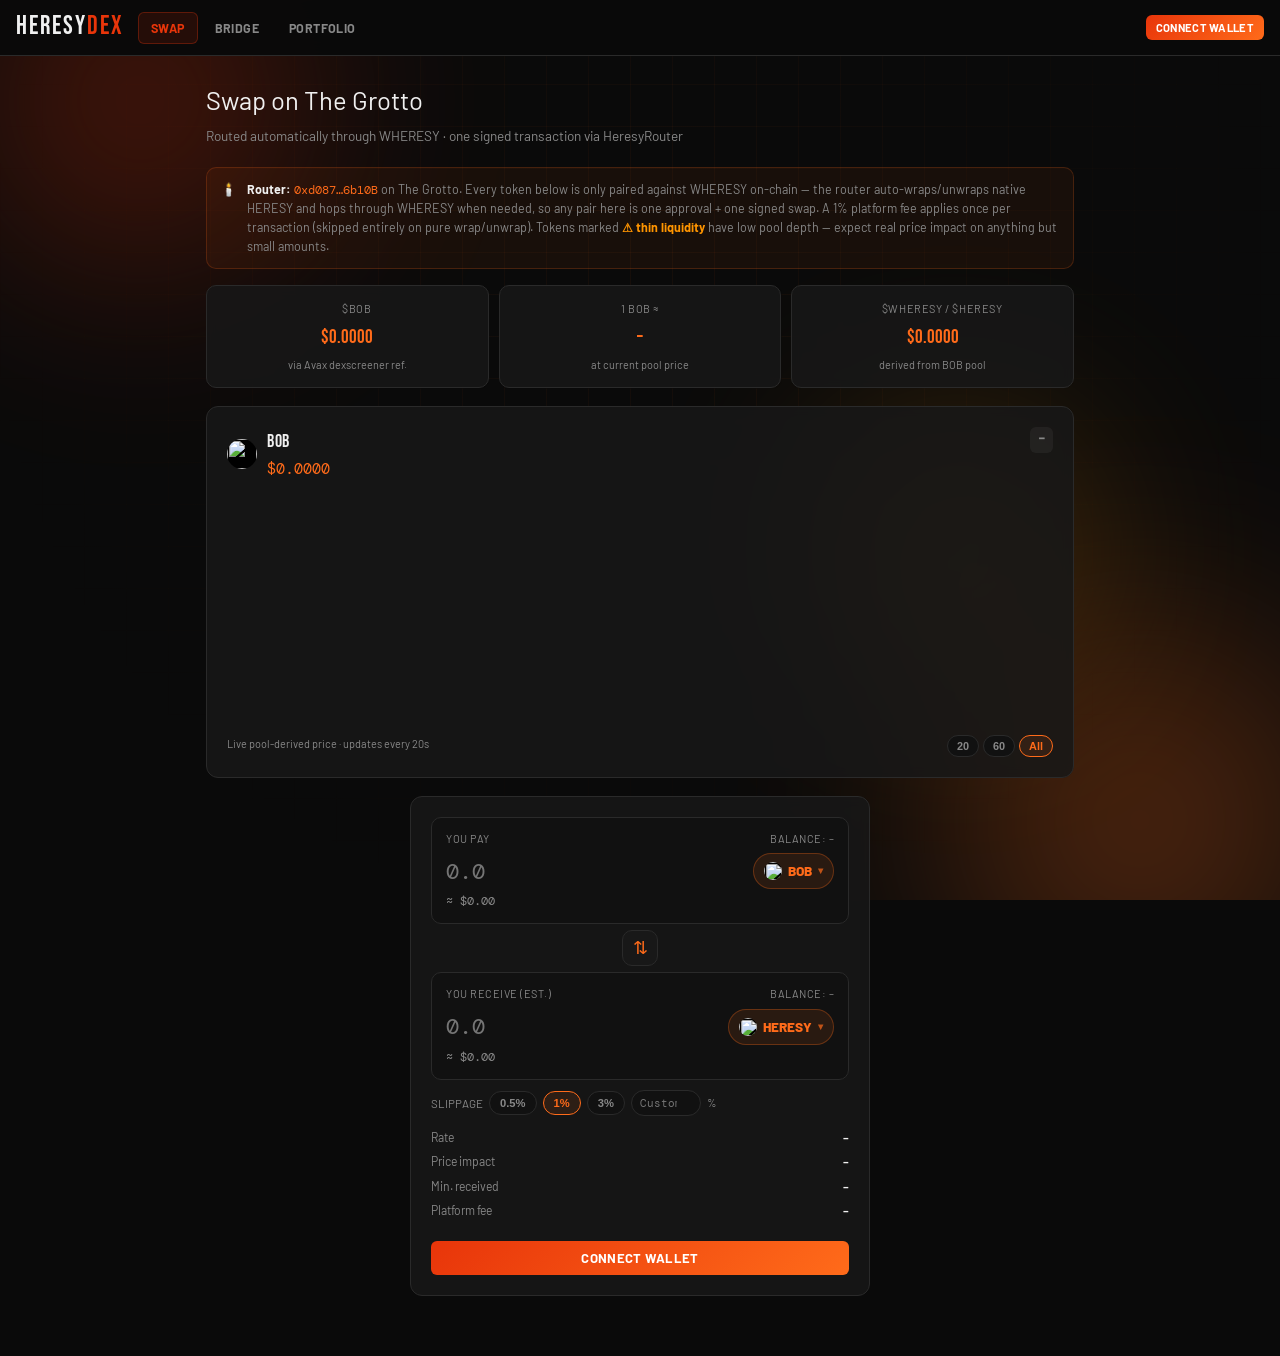
==== index.html @ 38c71a3e "Update index.html" ====
<!DOCTYPE html>
<html lang="en">
<head>
<meta charset="UTF-8"/>
<meta name="viewport" content="width=device-width, initial-scale=1.0, maximum-scale=1.0"/>
<title>HERESY DEX — Swap &amp; Bridge on The Grotto</title>
<meta name="theme-color" content="#0A0A0A"/>
<link rel="preconnect" href="https://fonts.googleapis.com"/>
<link href="https://fonts.googleapis.com/css2?family=Bebas+Neue&family=DM+Mono:wght@400;500&family=Barlow:wght@400;500;600;700;900&display=swap" rel="stylesheet"/>
<link rel="icon" href="data:image/svg+xml,<svg xmlns='http://www.w3.org/2000/svg' viewBox='0 0 100 100'><text y='.9em' font-size='90'>🕯️</text></svg>"/>
<script src="https://cdnjs.cloudflare.com/ajax/libs/ethers/6.7.0/ethers.umd.min.js"></script>
<script src="https://cdnjs.cloudflare.com/ajax/libs/Chart.js/4.4.4/chart.umd.min.js"></script>
<style>
:root{
--red:#E8350A; --orange:#FF6B1A; --amber:#FF9500; --black:#0A0A0A; --dark:#111111;
--card:#181818; --border:#2A2A2A; --text:#F0F0F0; --muted:#888888; --success:#22C55E;
--font-display:'Bebas Neue',sans-serif; --font-body:'Barlow',sans-serif; --font-mono:'DM Mono',monospace;
}
*,*::before,*::after{box-sizing:border-box;margin:0;padding:0;}
html{scroll-behavior:smooth;-webkit-text-size-adjust:100%;}
body{background:var(--black);color:var(--text);font-family:var(--font-body);font-size:15px;line-height:1.6;min-height:100vh;overflow-x:hidden;position:relative;}
::selection{background:rgba(255,107,26,.35);color:#fff;}
h1,h2,h3,h4{font-family:var(--font-display);letter-spacing:1px;line-height:1.1;}
.mono{font-family:var(--font-mono);}
.container{max-width:900px;margin:0 auto;padding:0 16px;position:relative;z-index:1;}
#bg-fx{position:fixed;inset:0;z-index:0;overflow:hidden;pointer-events:none;background:var(--black);}
.bg-glow{position:absolute;border-radius:50%;filter:blur(90px);opacity:.35;}
.bg-glow.g1{width:520px;height:520px;background:radial-gradient(circle,var(--red),transparent 70%);top:-160px;left:-120px;animation:driftA 22s ease-in-out infinite;}
.bg-glow.g2{width:600px;height:600px;background:radial-gradient(circle,var(--orange),transparent 70%);bottom:-220px;right:-160px;animation:driftB 26s ease-in-out infinite;}
.bg-glow.g3{width:380px;height:380px;background:radial-gradient(circle,var(--amber),transparent 70%);top:40%;left:60%;animation:driftC 30s ease-in-out infinite;}
@keyframes driftA{0%,100%{transform:translate(0,0) scale(1);}50%{transform:translate(80px,60px) scale(1.15);}}
@keyframes driftB{0%,100%{transform:translate(0,0) scale(1);}50%{transform:translate(-70px,-50px) scale(1.1);}}
@keyframes driftC{0%,100%{transform:translate(0,0) scale(1);}50%{transform:translate(-50px,70px) scale(.9);}}
.ember{position:absolute;bottom:-20px;border-radius:50%;background:radial-gradient(circle,#FFB35C,var(--orange) 60%,transparent 75%);opacity:0;animation-name:emberRise;animation-timing-function:ease-in;animation-iteration-count:infinite;}
@keyframes emberRise{
0%{transform:translate(0,0) scale(1);opacity:0;}
8%{opacity:.9;}
50%{transform:translate(var(--drift,20px),-52vh) scale(.8);opacity:.7;}
92%{opacity:.15;}
100%{transform:translate(calc(var(--drift,20px) * 1.6),-104vh) scale(.3);opacity:0;}
}
.grid-fx{position:absolute;inset:0;background-image:linear-gradient(rgba(255,107,26,.05) 1px,transparent 1px),linear-gradient(90deg,rgba(255,107,26,.05) 1px,transparent 1px);background-size:42px 42px;mask-image:radial-gradient(circle at 50% 30%,black,transparent 75%);}
nav{position:fixed;top:0;left:0;right:0;z-index:100;background:rgba(10,10,10,.97);border-bottom:1px solid var(--border);backdrop-filter:blur(16px);padding:0 16px;height:56px;display:flex;align-items:center;justify-content:space-between;gap:8px;}
.nav-logo{font-family:var(--font-display);font-size:1.6rem;letter-spacing:2px;flex-shrink:0;}
.nav-logo span{color:var(--red);}
.nav-tabs{display:flex;gap:4px;}
.nav-tab{background:transparent;border:1px solid transparent;color:var(--muted);font-family:var(--font-body);font-weight:700;font-size:.78rem;text-transform:uppercase;letter-spacing:.4px;padding:8px 12px;border-radius:6px;cursor:pointer;}
.nav-tab.active{color:var(--red);background:rgba(232,53,10,.12);border-color:rgba(232,53,10,.3);}
.nav-addr{font-family:var(--font-mono);font-size:.72rem;color:var(--orange);background:rgba(255,107,26,.1);padding:5px 9px;border-radius:5px;border:1px solid rgba(255,107,26,.3);white-space:nowrap;}
.btn{display:inline-flex;align-items:center;justify-content:center;gap:6px;padding:9px 16px;border:none;border-radius:6px;font-family:var(--font-body);font-weight:700;font-size:.82rem;letter-spacing:.3px;cursor:pointer;transition:all .15s;text-transform:uppercase;white-space:nowrap;}
.btn-primary{background:linear-gradient(135deg,var(--red),var(--orange));color:#fff;}
.btn-primary:hover{opacity:.88;transform:translateY(-1px);}
.btn-ghost{background:transparent;color:var(--text);border:1px solid var(--border);}
.btn-ghost:hover{border-color:var(--orange);color:var(--orange);}
.btn-sm{padding:6px 10px;font-size:.7rem;}
.btn:disabled{opacity:.4;cursor:not-allowed;transform:none;}
.page{display:none;padding:80px 0 60px;position:relative;z-index:1;}
.page.active{display:block;}
.card{background:rgba(24,24,24,.85);backdrop-filter:blur(6px);border:1px solid var(--border);border-radius:12px;padding:20px;}
.info-tip{display:flex;gap:10px;background:rgba(255,107,26,.06);border:1px solid rgba(255,107,26,.2);border-radius:10px;padding:12px 14px;font-size:.78rem;color:var(--muted);line-height:1.5;margin-bottom:16px;}
.info-tip b{color:var(--text);}
.price-grid{display:grid;grid-template-columns:repeat(3,1fr);gap:10px;margin-bottom:18px;}
.price-card{background:rgba(24,24,24,.85);backdrop-filter:blur(6px);border:1px solid var(--border);border-radius:10px;padding:14px;text-align:center;}
.price-card .sym{display:flex;align-items:center;justify-content:center;gap:5px;font-size:.68rem;color:var(--muted);text-transform:uppercase;letter-spacing:.6px;margin-bottom:6px;}
.price-card .sym img{width:14px;height:14px;border-radius:50%;}
.price-card .val{font-family:var(--font-display);font-size:1.2rem;color:var(--orange);word-break:break-all;}
.price-card .sub{font-size:.68rem;color:var(--muted);margin-top:2px;}
label{display:block;font-size:.72rem;font-weight:700;color:var(--muted);text-transform:uppercase;letter-spacing:.5px;margin-bottom:5px;}
input{width:100%;padding:11px 12px;background:var(--dark);border:1px solid var(--border);border-radius:8px;color:var(--text);font-family:var(--font-mono);font-size:1rem;}
input:focus{outline:none;border-color:var(--orange);}
.swap-box{max-width:460px;margin:0 auto;position:relative;}
.swap-io{background:var(--dark);border:1px solid var(--border);border-radius:10px;padding:12px 14px;transition:box-shadow .3s;position:relative;}
.swap-io-top{display:flex;justify-content:space-between;align-items:center;margin-bottom:6px;}
.swap-io-top span{font-size:.68rem;color:var(--muted);text-transform:uppercase;letter-spacing:.5px;}
.swap-io input{background:transparent;border:none;padding:0;font-size:1.4rem;}
.swap-io input:focus{outline:none;}
.swap-io-bottom{display:flex;justify-content:space-between;align-items:center;margin-top:4px;}
.usd-val{font-size:.72rem;color:var(--muted);font-family:var(--font-mono);}
.token-picker{display:flex;align-items:center;gap:6px;background:rgba(255,107,26,.1);border:1px solid rgba(255,107,26,.3);color:var(--orange);font-weight:800;font-size:.85rem;padding:6px 10px;border-radius:20px;flex-shrink:0;white-space:nowrap;cursor:pointer;position:relative;user-select:none;}
.token-picker img{width:18px;height:18px;border-radius:50%;background:#000;object-fit:cover;}
.token-picker .caret{font-size:.6rem;opacity:.7;}
.token-menu{display:none;position:absolute;top:calc(100% + 8px);right:0;background:#1c1c1c;border:1px solid var(--border);border-radius:10px;padding:6px;min-width:170px;max-height:280px;overflow-y:auto;box-shadow:0 12px 30px rgba(0,0,0,.5);z-index:20;}
.token-menu.open{display:block;}
.token-menu-item{display:flex;align-items:center;gap:8px;padding:8px 10px;border-radius:7px;cursor:pointer;font-size:.85rem;color:var(--text);font-weight:600;}
.token-menu-item:hover{background:rgba(255,107,26,.12);}
.token-menu-item img{width:20px;height:20px;border-radius:50%;background:#000;object-fit:cover;}
.token-menu-item .liq-flag{margin-left:auto;font-size:.6rem;color:var(--amber);font-weight:700;}
.swap-arrow{display:flex;justify-content:center;margin:6px 0;position:relative;z-index:2;}
.swap-arrow button{width:36px;height:36px;border-radius:10px;background:var(--card);border:1px solid var(--border);color:var(--orange);cursor:pointer;font-size:1.1rem;transition:transform .35s cubic-bezier(.34,1.56,.64,1),border-color .2s;}
.swap-arrow button:hover{border-color:var(--orange);}
.swap-arrow button.spin{transform:rotate(180deg);}
.swap-details{font-size:.76rem;color:var(--muted);margin:12px 0;display:flex;flex-direction:column;gap:5px;}
.swap-details div{display:flex;justify-content:space-between;gap:10px;}
.swap-details b{color:var(--text);font-weight:600;text-align:right;word-break:break-all;}
.route-line{font-size:.72rem;color:var(--orange);text-align:center;margin:2px 0 10px;font-family:var(--font-mono);}
.tx-status{padding:10px 14px;border-radius:8px;font-size:.8rem;margin-top:12px;display:none;align-items:center;gap:8px;}
.tx-status.show{display:flex;}
.tx-pending{background:rgba(255,149,0,.1);color:var(--amber);border:1px solid rgba(255,149,0,.3);}
.tx-success{background:rgba(34,197,94,.1);color:var(--success);border:1px solid rgba(34,197,94,.3);}
.tx-error{background:rgba(232,53,10,.1);color:var(--red);border:1px solid rgba(232,53,10,.3);}
.spinner{width:14px;height:14px;border-radius:50%;border:2px solid currentColor;border-top-color:transparent;animation:spin .7s linear infinite;flex-shrink:0;}
@keyframes spin{to{transform:rotate(360deg);}}
.progress-track{display:flex;gap:4px;margin-top:10px;}
.progress-seg{flex:1;height:4px;border-radius:3px;background:var(--border);overflow:hidden;position:relative;}
.progress-seg .fill{position:absolute;left:0;top:0;bottom:0;width:0%;background:linear-gradient(90deg,var(--red),var(--orange));border-radius:3px;transition:width .5s ease;}
.progress-seg.active .fill{width:60%;animation:pulseFill 1.2s ease-in-out infinite;}
.progress-seg.done .fill{width:100%;animation:none;}
@keyframes pulseFill{0%,100%{width:35%;}50%{width:75%;}}
.progress-labels{display:flex;justify-content:space-between;font-size:.62rem;color:var(--muted);text-transform:uppercase;letter-spacing:.4px;margin-top:4px;}
.pulse-once{animation:pulseOnce .5s ease;}
@keyframes pulseOnce{0%{transform:scale(1);}30%{transform:scale(1.04);color:var(--orange);}100%{transform:scale(1);}}
.coin-fly{position:absolute;font-size:1.4rem;left:50%;top:50%;transform:translate(-50%,-50%);pointer-events:none;opacity:0;z-index:5;}
.coin-fly img{width:32px;height:32px;border-radius:50%;}
.coin-fly.go{animation:coinFly 1s ease-in-out;}
@keyframes coinFly{0%{opacity:0;transform:translate(-50%,-140%) scale(.6) rotate(0deg);}20%{opacity:1;}50%{transform:translate(-50%,-50%) scale(1.3) rotate(180deg);opacity:1;}80%{opacity:1;}100%{opacity:0;transform:translate(-50%,60%) scale(.6) rotate(360deg);}}
.slippage-row{display:flex;gap:6px;align-items:center;margin-top:10px;flex-wrap:wrap;}
.slip-btn{padding:5px 10px;border-radius:20px;background:var(--dark);border:1px solid var(--border);color:var(--muted);font-size:.7rem;font-weight:700;cursor:pointer;}
.slip-btn.active{border-color:var(--orange);color:var(--orange);background:rgba(255,107,26,.1);}
.bridge-row{display:flex;justify-content:space-between;align-items:center;padding:12px 0;border-bottom:1px solid var(--border);gap:10px;}
.bridge-row:last-child{border-bottom:none;}
.bridge-row .l{font-size:.78rem;color:var(--muted);}
.bridge-row .r{font-family:var(--font-mono);font-size:.8rem;text-align:right;}
.addr-link{color:var(--orange);text-decoration:none;}
.addr-link:hover{text-decoration:underline;}
.form-group{margin-bottom:14px;}
.adv-toggle{font-size:.72rem;color:var(--orange);cursor:pointer;text-decoration:underline;margin-bottom:12px;display:inline-block;}
.adv-panel{display:none;border-top:1px dashed var(--border);margin-top:10px;padding-top:12px;}
.adv-panel.open{display:block;}
#toast-container{position:fixed;bottom:20px;right:16px;display:flex;flex-direction:column-reverse;gap:8px;z-index:9999;max-width:min(340px,calc(100vw - 32px));}
.toast{display:flex;align-items:center;gap:8px;padding:12px 16px;border-radius:10px;font-size:.82rem;font-weight:600;background:#14171c;border:1px solid var(--border);border-left:3px solid;box-shadow:0 10px 28px rgba(0,0,0,.45);opacity:0;transform:translateX(24px);transition:all .25s ease;}
.toast.show{opacity:1;transform:translateX(0);}
.toast-success{border-left-color:var(--success);color:var(--success);}
.toast-error{border-left-color:var(--red);color:var(--red);}
.toast-info{border-left-color:var(--orange);color:var(--orange);}
.section-title{font-size:1.6rem;margin-bottom:4px;}
.section-sub{color:var(--muted);font-size:.85rem;margin-bottom:20px;}

/* ===== chart ===== */
.chart-card{margin-bottom:18px;}
.chart-head{display:flex;justify-content:space-between;align-items:flex-start;gap:12px;margin-bottom:14px;flex-wrap:wrap;}
.chart-token{display:flex;align-items:center;gap:10px;}
.chart-token img{width:30px;height:30px;border-radius:50%;background:#000;object-fit:cover;}
.chart-token .sym{font-family:var(--font-display);font-size:1.15rem;letter-spacing:.5px;}
.chart-token .px{font-family:var(--font-mono);font-size:.95rem;color:var(--orange);}
.chart-change{font-family:var(--font-mono);font-size:.78rem;font-weight:600;padding:3px 8px;border-radius:6px;}
.chart-change.up{color:var(--success);background:rgba(34,197,94,.1);}
.chart-change.down{color:var(--red);background:rgba(232,53,10,.1);}
.chart-change.flat{color:var(--muted);background:rgba(255,255,255,.05);}
.chart-tabs{display:flex;gap:6px;flex-wrap:wrap;margin-bottom:12px;}
.chart-tab{display:flex;align-items:center;gap:5px;background:var(--dark);border:1px solid var(--border);color:var(--muted);font-size:.7rem;font-weight:700;padding:5px 9px 5px 6px;border-radius:20px;cursor:pointer;}
.chart-tab img{width:15px;height:15px;border-radius:50%;background:#000;object-fit:cover;}
.chart-tab.active{border-color:var(--orange);color:var(--orange);background:rgba(255,107,26,.1);}
.chart-range{display:flex;gap:4px;}
.range-btn{padding:4px 9px;border-radius:20px;background:var(--dark);border:1px solid var(--border);color:var(--muted);font-size:.68rem;font-weight:700;cursor:pointer;}
.range-btn.active{border-color:var(--orange);color:var(--orange);background:rgba(255,107,26,.1);}
.chart-wrap{position:relative;height:220px;width:100%;}
.chart-empty{position:absolute;inset:0;display:flex;align-items:center;justify-content:center;font-size:.78rem;color:var(--muted);text-align:center;padding:20px;}
.chart-foot{display:flex;justify-content:space-between;font-size:.68rem;color:var(--muted);margin-top:8px;}

/* ===== portfolio ===== */
.portfolio-hero{display:flex;flex-direction:column;align-items:center;text-align:center;padding:28px 20px;margin-bottom:16px;background:linear-gradient(160deg,rgba(232,53,10,.12),rgba(24,24,24,.85));}
.portfolio-hero .label{font-size:.72rem;color:var(--muted);text-transform:uppercase;letter-spacing:1px;margin-bottom:6px;}
.portfolio-hero .total{font-family:var(--font-display);font-size:2.6rem;background:linear-gradient(135deg,var(--red),var(--amber));-webkit-background-clip:text;background-clip:text;-webkit-text-fill-color:transparent;}
.portfolio-hero .addr{font-family:var(--font-mono);font-size:.78rem;color:var(--orange);margin-top:8px;background:rgba(255,107,26,.1);padding:5px 10px;border-radius:20px;border:1px solid rgba(255,107,26,.3);}
.portfolio-empty{text-align:center;color:var(--muted);font-size:.85rem;padding:30px 10px;}
.holding-row{display:flex;align-items:center;gap:12px;padding:12px 4px;border-bottom:1px solid var(--border);}
.holding-row:last-child{border-bottom:none;}
.holding-row img{width:34px;height:34px;border-radius:50%;background:#000;object-fit:cover;flex-shrink:0;}
.holding-info{flex:1;min-width:0;}
.holding-sym{font-weight:800;font-size:.9rem;}
.holding-sub{font-size:.7rem;color:var(--muted);font-family:var(--font-mono);}
.holding-amounts{text-align:right;flex-shrink:0;}
.holding-bal{font-family:var(--font-mono);font-size:.85rem;}
.holding-usd{font-size:.72rem;color:var(--muted);}
.holding-bar{height:3px;border-radius:2px;background:var(--border);margin-top:6px;overflow:hidden;}
.holding-bar .fill{height:100%;background:linear-gradient(90deg,var(--red),var(--orange));}
.tx-row{display:flex;align-items:center;gap:12px;padding:12px 4px;border-bottom:1px solid var(--border);}
.tx-row:last-child{border-bottom:none;}
.tx-icons{display:flex;align-items:center;flex-shrink:0;}
.tx-icons img{width:26px;height:26px;border-radius:50%;background:#000;object-fit:cover;border:2px solid var(--card);}
.tx-icons img:last-child{margin-left:-10px;}
.tx-info{flex:1;min-width:0;}
.tx-title{font-size:.82rem;font-weight:700;}
.tx-sub{font-size:.7rem;color:var(--muted);font-family:var(--font-mono);}
.tx-right{text-align:right;flex-shrink:0;}
.tx-badge{font-size:.62rem;font-weight:800;text-transform:uppercase;letter-spacing:.4px;padding:2px 7px;border-radius:20px;display:inline-block;margin-bottom:3px;}
.tx-badge.swap{color:var(--orange);background:rgba(255,107,26,.12);}
.tx-badge.bridge{color:var(--amber);background:rgba(255,149,0,.12);}
.tx-link{font-size:.68rem;color:var(--muted);text-decoration:none;}
.tx-link:hover{color:var(--orange);}
.section-head-row{display:flex;justify-content:space-between;align-items:center;margin-bottom:10px;}
.clear-link{font-size:.68rem;color:var(--muted);cursor:pointer;text-decoration:underline;}
.clear-link:hover{color:var(--red);}
.holding-actions{display:flex;gap:6px;flex-shrink:0;margin-left:8px;}
.holding-actions button{padding:6px 10px;font-size:.66rem;border-radius:6px;}
.tx-onchain-badge{color:var(--muted);background:rgba(255,255,255,.06);}
.tx-onchain-badge.ok{color:var(--success);background:rgba(34,197,94,.1);}
.tx-onchain-badge.fail{color:var(--red);background:rgba(232,53,10,.1);}
.modal-overlay{display:none;position:fixed;inset:0;background:rgba(0,0,0,.6);z-index:200;align-items:center;justify-content:center;padding:16px;}
.modal-overlay.open{display:flex;}
.modal-card{background:var(--card);border:1px solid var(--border);border-radius:14px;padding:20px;max-width:380px;width:100%;}
.modal-card h3{font-family:var(--font-display);font-size:1.2rem;letter-spacing:.5px;margin-bottom:4px;}
.modal-card .modal-sub{font-size:.76rem;color:var(--muted);margin-bottom:14px;}
.modal-close-row{display:flex;gap:8px;margin-top:14px;}
.modal-close-row .btn{flex:1;}
.max-link{font-size:.66rem;color:var(--orange);cursor:pointer;text-decoration:underline;}
.onchain-loadmore{width:100%;margin-top:10px;}

@media (max-width:640px){
.price-grid{grid-template-columns:1fr;}
nav{padding:0 10px;}
.nav-tab{padding:7px 9px;font-size:.7rem;}
.nav-logo{font-size:1.3rem;}
.chart-wrap{height:180px;}
.portfolio-hero .total{font-size:2rem;}
}
</style>
</head>
<body>
<div id="bg-fx">
<div class="bg-glow g1"></div>
<div class="bg-glow g2"></div>
<div class="bg-glow g3"></div>
<div class="grid-fx"></div>
<div id="ember-layer"></div>
</div>
<nav>
<div style="display:flex;align-items:center;gap:14px;min-width:0;">
<div class="nav-logo">HERESY<span>DEX</span></div>
<div class="nav-tabs">
<button class="nav-tab active" id="tab-swap" onclick="showPage('swap')">Swap</button>
<button class="nav-tab" id="tab-bridge" onclick="showPage('bridge')">Bridge</button>
<button class="nav-tab" id="tab-portfolio" onclick="showPage('portfolio')">Portfolio</button>
</div>
</div>
<div style="display:flex;align-items:center;gap:8px;">
<span class="nav-addr" id="nav-addr" style="display:none;"></span>
<button class="btn btn-primary btn-sm" id="btn-connect" onclick="connectWallet()">Connect Wallet</button>
</div>
</nav>
<div id="toast-container"></div>

<!-- ============ SWAP PAGE ============ -->
<div class="page active" id="page-swap">
<div class="container">
<div class="section-title">Swap on The Grotto</div>
<div class="section-sub">Routed automatically through WHERESY · one signed transaction via HeresyRouter</div>

<div class="info-tip">
<span>🕯️</span>
<div><b>Router:</b> <a class="addr-link mono" id="router-link" href="#" target="_blank">0xd087…6b10B</a> on The Grotto. Every token below is only paired against WHERESY on-chain — the router auto-wraps/unwraps native HERESY and hops through WHERESY when needed, so any pair here is one approval + one signed swap. A 1% platform fee applies once per transaction (skipped entirely on pure wrap/unwrap). Tokens marked <span style="color:var(--amber);font-weight:700;">⚠ thin liquidity</span> have low pool depth — expect real price impact on anything but small amounts.</div>
</div>

<div class="price-grid">
<div class="price-card">
<div class="sym"><img id="pc1-icon" src="" alt=""/><span id="pc1-label">$BOB</span></div>
<div class="val" id="pc1-val">$0.0000</div>
<div class="sub" id="pc1-sub">via Avax dexscreener ref.</div>
</div>
<div class="price-card">
<div class="sym" id="pc2-label">1 BOB ≈</div>
<div class="val" id="pc2-val">–</div>
<div class="sub">at current pool price</div>
</div>
<div class="price-card">
<div class="sym"><img id="pc3-icon" src="" alt=""/>$WHERESY / $HERESY</div>
<div class="val" id="pc3-val">$0.0000</div>
<div class="sub">derived from BOB pool</div>
</div>
</div>

<div class="card chart-card">
<div class="chart-head">
<div class="chart-token">
<img id="chart-icon" src="" alt=""/>
<div>
<div class="sym" id="chart-sym">BOB</div>
<div class="px" id="chart-px">$0.0000</div>
</div>
</div>
<span class="chart-change flat" id="chart-change">–</span>
</div>
<div class="chart-tabs" id="chart-tabs"></div>
<div class="chart-wrap">
<canvas id="price-chart"></canvas>
<div class="chart-empty" id="chart-empty" style="display:none;">Gathering live price ticks — chart fills in as the pool gets polled. Check back in a bit.</div>
</div>
<div class="chart-foot">
<span id="chart-range-label">Live pool-derived price · updates every 20s</span>
<div class="chart-range">
<button class="range-btn" data-r="20" onclick="setChartRange(20,this)">20</button>
<button class="range-btn" data-r="60" onclick="setChartRange(60,this)">60</button>
<button class="range-btn active" data-r="0" onclick="setChartRange(0,this)">All</button>
</div>
</div>
</div>

<div class="card swap-box">
<div class="coin-fly" id="coin-fly"><img id="coin-fly-img" src="" alt=""/></div>

<div class="swap-io" id="io-from">
<div class="swap-io-top"><span>You pay</span><span id="bal-from">Balance: –</span></div>
<div style="display:flex;align-items:center;gap:10px;">
<input type="number" id="in-amount" placeholder="0.0" oninput="onAmountChange()"/>
<div class="token-picker" id="from-picker" onclick="toggleTokenMenu('from')">
<img id="from-picker-icon" src="" alt=""/>
<span id="from-picker-label">BOB</span>
<span class="caret">▾</span>
<div class="token-menu" id="from-menu"></div>
</div>
</div>
<div class="swap-io-bottom"><span class="usd-val" id="usd-from">≈ $0.00</span><span></span></div>
</div>

<div class="swap-arrow"><button id="flip-btn" onclick="flipDirection()">⇅</button></div>

<div class="swap-io" id="io-to">
<div class="swap-io-top"><span>You receive (est.)</span><span id="bal-to">Balance: –</span></div>
<div style="display:flex;align-items:center;gap:10px;">
<input type="text" id="out-amount" placeholder="0.0" disabled/>
<div class="token-picker" id="to-picker" onclick="toggleTokenMenu('to')">
<img id="to-picker-icon" src="" alt=""/>
<span id="to-picker-label">HERESY</span>
<span class="caret">▾</span>
<div class="token-menu" id="to-menu"></div>
</div>
</div>
<div class="swap-io-bottom"><span class="usd-val" id="usd-to">≈ $0.00</span><span></span></div>
</div>

<div class="route-line" id="route-line"></div>

<div class="slippage-row">
<span style="font-size:.72rem;color:var(--muted);text-transform:uppercase;">Slippage</span>
<button class="slip-btn" onclick="setSlippage(0.5,this)">0.5%</button>
<button class="slip-btn active" onclick="setSlippage(1,this)">1%</button>
<button class="slip-btn" onclick="setSlippage(3,this)">3%</button>
<input type="number" id="custom-slip" placeholder="Custom" min="0.01" max="50" step="0.1" style="width:70px;padding:5px 8px;font-size:.7rem;border-radius:20px;" oninput="setCustomSlippage(this.value)"/>
<span style="font-size:.7rem;color:var(--muted);">%</span>
</div>


<div class="swap-details">
<div><span>Rate</span><b id="det-price">–</b></div>
<div><span>Price impact</span><b id="det-impact">–</b></div>
<div><span>Min. received</span><b id="det-min">–</b></div>
<div><span>Platform fee</span><b id="det-fee">–</b></div>
</div>

<button class="btn btn-primary" style="width:100%;margin-top:8px;" id="btn-swap" onclick="doSwap()">Connect Wallet</button>

<div class="progress-track" id="progress-track" style="display:none;">
<div class="progress-seg" id="seg-1"><div class="fill"></div></div>
<div class="progress-seg" id="seg-2"><div class="fill"></div></div>
</div>
<div class="progress-labels" id="progress-labels" style="display:none;">
<span>Approve</span><span>Swap</span>
</div>
<div id="tx-swap" class="tx-status"></div>
</div>

</div>
</div>

<!-- ============ BRIDGE PAGE ============ -->
<div class="page" id="page-bridge">
<div class="container">
<div class="section-title">Bridge</div>
<div class="section-sub">The Grotto L1 ⇄ Avalanche C-Chain, with an optional auto-swap on arrival via GrottoBridgeHub</div>

<div class="nav-tabs" style="margin-bottom:16px;">
<button class="nav-tab active" id="bmode-swapbridge" onclick="setBridgeMode('swapbridge')">Swap &amp; Bridge</button>
<button class="nav-tab" id="bmode-raw" onclick="setBridgeMode('raw')">Raw Bridge ($BOB only)</button>
</div>

<!-- ============ SWAP & BRIDGE (GrottoBridgeHub) ============ -->
<div id="bridge-swapbridge-section">

<div class="info-tip">
<span>🌉</span>
<div>
Routed through <b>GrottoBridgeHub</b> on Grotto and <b>AvalancheBridgeReceiver</b> on Avalanche. You can send any HERESY DEX token — the hub swaps it into BOB, CAVE or USDC on Grotto if needed, bridges that, then the receiver auto-swaps into whatever token you pick on Avalanche via the Avalanche HeresyRouter. <b>If that final swap can't fill your minimum</b> (bad quote, no liquidity, etc.), the receiver contract catches it and simply forwards you the raw bridged asset instead — funds are never stuck, worst case you just don't get the auto-swap. Test with a small amount first.
</div>
</div>

<div class="card swap-box" style="margin-bottom:16px;">

<div class="swap-io" id="sb-io-from">
<div class="swap-io-top"><span>You send (Grotto)</span><span id="sb-bal-from">Balance: –</span></div>
<div style="display:flex;align-items:center;gap:10px;">
<input type="number" id="sb-amount" placeholder="0.0" oninput="onSbAmountChange()"/>
<div class="token-picker" id="sb-from-picker" onclick="toggleTokenMenu('sb-from')">
<img id="sb-from-picker-icon" src="" alt=""/>
<span id="sb-from-picker-label">BOB</span>
<span class="caret">▾</span>
<div class="token-menu" id="sb-from-menu"></div>
</div>
</div>
</div>

<div class="form-group" id="sb-via-group" style="display:none;margin-top:12px;">
<label>Bridge via (only BOB / CAVE / USDC have a hardcoded route)</label>
<select id="sb-via-select" onchange="onSbViaChange()" style="width:100%;padding:11px 12px;background:var(--dark);border:1px solid var(--border);border-radius:8px;color:var(--text);font-family:var(--font-mono);">
<option value="BOB">BOB</option>
<option value="CAVE">CAVE</option>
<option value="USDC">USDC</option>
</select>
</div>

<div class="route-line" id="sb-route-line"></div>

<div class="form-group" style="margin-top:12px;">
<label>Final token on Avalanche</label>
<div class="token-picker" id="sb-final-picker" onclick="toggleTokenMenu('sb-final')" style="width:100%;justify-content:space-between;padding:10px 12px;border-radius:8px;">
<span style="display:flex;align-items:center;gap:8px;">
<img id="sb-final-picker-icon" src="" alt="" style="width:18px;height:18px;border-radius:50%;"/>
<span id="sb-final-picker-label">BOB</span>
</span>
<span class="caret">▾</span>
<div class="token-menu" id="sb-final-menu" style="right:auto;left:0;width:100%;"></div>
</div>
<div style="font-size:.7rem;color:var(--muted);margin-top:4px;">Defaults to the bridged asset itself (no auto-swap). Pick a different token to auto-swap into it on arrival, or <span class="max-link" onclick="toggleSbCustomFinal()">use a custom address</span>.</div>
<div class="form-group" id="sb-final-custom-group" style="display:none;margin-top:8px;">
<input type="text" id="sb-final-token" placeholder="0x… custom token address on Avalanche" oninput="onSbAmountChange()"/>
</div>
</div>

<div class="form-group">
<label>Recipient on Avalanche</label>
<input type="text" id="sb-recipient" placeholder="0x… (defaults to your connected wallet)"/>
</div>

<div class="slippage-row">
<span style="font-size:.72rem;color:var(--muted);text-transform:uppercase;">Slippage (both legs)</span>
<button class="slip-btn" onclick="setSbSlippage(1,this)">1%</button>
<button class="slip-btn active" onclick="setSbSlippage(2,this)">2%</button>
<button class="slip-btn" onclick="setSbSlippage(5,this)">5%</button>
<input type="number" id="sb-custom-slip" placeholder="Custom" min="0.01" max="50" step="0.1" style="width:70px;padding:5px 8px;font-size:.7rem;border-radius:20px;" oninput="setSbCustomSlippage(this.value)"/>
<span style="font-size:.7rem;color:var(--muted);">%</span>
</div>

<div class="swap-details">
<div><span>Bridge amount (after any Grotto swap)</span><b id="sb-det-bridge">–</b></div>
<div><span>Est. received on Avalanche</span><b id="sb-det-final">–</b></div>
<div><span>Min. received on Avalanche</span><b id="sb-det-min">–</b></div>
</div>

<button class="btn btn-primary" style="width:100%;margin-top:8px;" id="btn-swapbridge" onclick="doSwapAndBridge()">Connect Wallet</button>
<div class="progress-track" id="sb-progress-track" style="display:none;">
<div class="progress-seg" id="sb-seg-1"><div class="fill"></div></div>
<div class="progress-seg" id="sb-seg-2"><div class="fill"></div></div>
</div>
<div class="progress-labels" id="sb-progress-labels" style="display:none;"><span>Approve</span><span>Bridge</span></div>
<div id="tx-swapbridge" class="tx-status"></div>
</div>

</div>

<!-- ============ RAW ICTT BRIDGE (existing, BOB only) ============ -->
<div id="bridge-raw-section" style="display:none;">

<div class="info-tip">
<span>🌉</span>
<div>
This sends a real <span class="mono">send()</span> transaction to the ERC20TokenHome contract, using the standard ICTT ABI and a destination blockchain ID read live from Avalanche's Warp precompile (not hardcoded). Built from the public ICTT spec plus your own successful bridge tx trace, but not pulled from the official frontend's source — <b>test with a small amount first.</b> If anything looks off, use <b>Open Official Bridge</b> instead.
</div>
</div>

<div class="card" style="margin-bottom:16px;">
<div class="bridge-row">
<div class="l">Your $BOB — The Grotto</div>
<div class="r" id="bal-bob-grotto">–</div>
</div>
<div class="bridge-row">
<div class="l">Your $BOB — Avalanche C-Chain</div>
<div class="r" id="bal-bob-avax">–</div>
</div>
</div>

<div class="card swap-box" style="margin-bottom:16px;">
<div class="form-group">
<label>Amount to bridge (Grotto → Avalanche)</label>
<input type="number" id="bridge-amount" placeholder="0.0"/>
</div>
<div class="form-group">
<label>Recipient on Avalanche</label>
<input type="text" id="bridge-recipient" placeholder="0x… (defaults to your connected wallet)"/>
</div>
<span class="adv-toggle" onclick="toggleAdvanced()">Advanced settings ▾</span>
<div class="adv-panel" id="adv-panel">
<div class="form-group">
<label>Required gas limit (remote execution)</label>
<input type="number" id="bridge-gaslimit" value="350000"/>
</div>
<div class="form-group">
<label>Relayer fee, in $BOB (0 = no fee)</label>
<input type="number" id="bridge-fee" value="0"/>
</div>
</div>
<button class="btn btn-primary" style="width:100%;margin-top:8px;" id="btn-bridge" onclick="doBridge()">Connect Wallet</button>
<div id="tx-bridge" class="tx-status"></div>
</div>

</div>

<div class="card" style="margin-bottom:16px;">
<div class="bridge-row">
<div class="l">GrottoBridgeHub — Grotto</div>
<div class="r"><a class="addr-link" href="https://grottoexplorer.xyz/address/0x9cA6959c148ec204E1e043E236cA0A29ab946B85" target="_blank">0x9cA6…6B85 ↗</a></div>
</div>
<div class="bridge-row">
<div class="l">AvalancheBridgeReceiver — Avalanche</div>
<div class="r"><a class="addr-link" href="https://snowtrace.io/address/0xe1181Ae5055D7990EfA30085c15E3E2188426111" target="_blank">0xe118…6111 ↗</a></div>
</div>
<div class="bridge-row">
<div class="l">HeresyRouter — Avalanche</div>
<div class="r"><a class="addr-link" href="https://snowtrace.io/address/0x2463E8C7b592c6d4f5B4e6207FaF05412605eEdc" target="_blank">0x2463…5eEdc ↗</a></div>
</div>
<div class="bridge-row">
<div class="l">$BOB — The Grotto (underlying, 700M fixed supply)</div>
<div class="r"><a class="addr-link" href="https://grottoexplorer.xyz/token/0x06057d79dBC506f7c0803F052E6c823AA4A25dEA" target="_blank">0x0605…5dEA ↗</a></div>
</div>
<div class="bridge-row">
<div class="l">ERC20TokenHome — Grotto (custody)</div>
<div class="r"><a class="addr-link" href="https://grottoexplorer.xyz/address/0x362c34d5df39458be2fe3a2f132dd45f0f4189a3" target="_blank">0x362c…89a3 ↗</a></div>
</div>
<div class="bridge-row">
<div class="l">ERC20TokenRemote — Avalanche (wrapped $BOB)</div>
<div class="r"><a class="addr-link" href="https://snowtrace.io/address/0x2f524f453430520ca26e5485017abaa80231c53d" target="_blank">0x2f52…3c53d ↗</a></div>
</div>
</div>

<button class="btn btn-ghost" style="width:100%;" onclick="window.open('https://bp.enterthegrotto.xyz/bridge','_blank')">Open Official Bridge ↗</button>
<button class="btn btn-ghost" style="width:100%;margin-top:8px;" onclick="addTokenToWallet()">Add wrapped $BOB to wallet (Avalanche)</button>
</div>
</div>

<!-- ============ PORTFOLIO PAGE ============ -->
<div class="page" id="page-portfolio">
<div class="container">
<div class="section-title">Portfolio</div>
<div class="section-sub">Live balances across every HERESY DEX token, valued in USD · plus your on-app transaction history</div>

<div id="portfolio-disconnected" class="card portfolio-empty">
🕯️ Connect your wallet to see your holdings and transaction history.
<div style="margin-top:14px;"><button class="btn btn-primary" onclick="connectWallet()">Connect Wallet</button></div>
</div>

<div id="portfolio-connected" style="display:none;">

<div class="card portfolio-hero">
<div class="label">Total Portfolio Value</div>
<div class="total" id="pf-total">$0.00</div>
<div class="addr" id="pf-addr">–</div>
</div>

<div class="card" style="margin-bottom:16px;">
<div class="section-head-row">
<h3 style="font-family:var(--font-display);font-size:1.1rem;letter-spacing:.5px;">Holdings</h3>
<span class="clear-link" onclick="refreshPortfolio()">Refresh ↻</span>
</div>
<div id="pf-holdings"></div>
</div>

<div class="card" style="margin-bottom:16px;">
<div class="section-head-row">
<h3 style="font-family:var(--font-display);font-size:1.1rem;letter-spacing:.5px;">Transaction History</h3>
<span class="clear-link" id="pf-tx-clear" onclick="clearTxHistory()">Clear</span>
</div>
<div id="pf-tx-list"></div>
</div>

<div class="card">
<div class="section-head-row">
<h3 style="font-family:var(--font-display);font-size:1.1rem;letter-spacing:.5px;">On-Chain Activity</h3>
<span class="clear-link" onclick="loadOnchainHistory(true)">Refresh ↻</span>
</div>
<div class="section-sub" style="margin-bottom:12px;">Pulled live from <a class="addr-link" href="https://grottoexplorer.xyz" target="_blank">grottoexplorer.xyz</a> — every transaction on The Grotto, not just ones made through this app.</div>
<div id="pf-onchain-list"><div class="portfolio-empty">Connect a wallet to load on-chain history.</div></div>
<button class="btn btn-ghost onchain-loadmore" id="onchain-loadmore-btn" style="display:none;" onclick="loadOnchainHistory(false)">Load more</button>
</div>

</div>
</div>
</div>

<!-- ============ SEND / TRANSFER MODAL ============ -->
<div class="modal-overlay" id="send-modal">
<div class="modal-card">
<h3>Send <span id="send-modal-sym"></span></h3>
<div class="modal-sub">Sends directly from your wallet on The Grotto. This is a real on-chain transfer — double check the address.</div>
<div class="form-group">
<label>Recipient address</label>
<input type="text" id="send-recipient" placeholder="0x…"/>
</div>
<div class="form-group">
<div style="display:flex;justify-content:space-between;align-items:center;">
<label style="margin-bottom:0;">Amount</label>
<span class="max-link" onclick="fillSendMax()">Max: <span id="send-max-label">0</span></span>
</div>
<input type="number" id="send-amount" placeholder="0.0"/>
</div>
<div id="send-modal-status" class="tx-status"></div>
<div class="modal-close-row">
<button class="btn btn-ghost" onclick="closeSendModal()">Cancel</button>
<button class="btn btn-primary" id="send-modal-confirm" onclick="submitSend()">Send</button>
</div>
</div>
</div>

<script>
// ==================== CONFIG ====================
const GROTTO_CHAIN_ID = 36463;
const GROTTO_CHAIN_ID_HEX = '0x' + GROTTO_CHAIN_ID.toString(16);
const GROTTO_RPC = 'https://subnets.avax.network/thegrotto/mainnet/rpc';
const GROTTO_EXPLORER = 'https://subnets.avax.network/thegrotto';
const AVAX_CHAIN_ID_HEX = '0xA86A'; // 43114
const AVAX_C_RPC = 'https://api.avax.network/ext/bc/C/rpc';

const BOB_GROTTO = '0x06057d79dBC506f7c0803F052E6c823AA4A25dEA';
const WHERESY_ADDR = '0xfA99B368B5fc1f5a061bc393dFf73BE8a097667D';
const BOB_HOME_GROTTO = '0x362c34d5df39458be2fe3a2f132dd45f0f4189a3';
const BOB_REMOTE_AVAX = '0x2F524f453430520ca26E5485017aBAA80231C53D';
const WARP_PRECOMPILE = '0x0200000000000000000000000000000000000005';
const WARP_ABI = ["function getBlockchainID() view returns (bytes32)"];
const DEXSCREENER_BOB_AVAX = 'https://api.dexscreener.com/latest/dex/pairs/avalanche/0x200ce172bf316d302d8e38e712fe0d093162b84b';

// ---- Swap & Bridge (GrottoBridgeHub / AvalancheBridgeReceiver) ----
// Deployed contracts from GrottoBridgeHub.sol / AvalancheBridgeReceiver.sol.
const GROTTO_BRIDGE_HUB = '0xA817452EF0E2F086bAe8feF9D2Ba924CB4a3Df59';   // Grotto
const AVALANCHE_RECEIVER = '0x6916c4d860869025Cc3fA8DEea686E0Eab05cfE0'; // Avalanche
// NOTE: there is no "Avalanche HeresyRouter" anymore — that was the whole
// bug. The final leg on Avalanche is quoted and executed via KyberSwap's
// public aggregator API instead (real liquidity, no pools to bootstrap).
// See getKyberSwapQuote() below. Kyber's own docs are the source for this
// endpoint shape and the native-token sentinel address — not guessed.
const KYBER_CHAIN_SLUG = 'avalanche';
const KYBER_API_BASE = 'https://aggregator-api.kyberswap.com/' + KYBER_CHAIN_SLUG + '/api/v1';
const KYBER_NATIVE_SENTINEL = '0xEeeeeEeeeEeEeeEeEeEeeEEEeeeeEeeeeeeeEEeE'; // Kyber's convention for native AVAX

// Only BOB, CAVE, USDC and native HERESY are hardcoded bridge routes inside
// GrottoBridgeHub — matches _homeAndRemote() / the HERESY_HOME branch in
// GrottoBridgeHub.sol exactly. Anything else has to be swapped into one of
// these on Grotto first (the hub does that swap for you if you pass a
// different tokenIn).
const BRIDGEABLE_KEYS = ['BOB', 'CAVE', 'USDC', 'HERESY'];
// What the bridged asset is represented as once it lands on Avalanche —
// taken directly from the *_REMOTE / *_HOME constants in
// AvalancheBridgeReceiver.sol. HERESY arrives as native AVAX-denominated
// value (the receiver's native path is `payable`), so it uses Kyber's own
// native-token sentinel when quoting/building the final swap, and the
// app's usual ZeroAddress convention everywhere else in the UI.
const AVAX_BRIDGE_ASSET = {
  BOB: '0x2F524f453430520ca26E5485017aBAA80231C53D',   // BOB_REMOTE
  CAVE: '0xf294Fec63CC1aEE691943f7F17fB5187289bc522',   // CAVE_REMOTE
  USDC: '0xc2Dc59BdB6C85f80Bf604c7C47598BE1E6c5b3F7',   // USDC_HOME_AVAX
  HERESY: ethers.ZeroAddress                             // native on arrival (app convention)
};
// Real, known tokens on Avalanche C-Chain that the "final token" picker in
// Swap & Bridge offers directly (decimals + icons so the estimate shown
// before signing is accurate, not just an assumption).
const AVAX_TOKENS = {
  AVAX:   { symbol:'AVAX',   type:'native', address: ethers.ZeroAddress, decimals:18, icon:'https://cave.money/_next/image?url=%2Ftoken_images%2Favax.png&w=48&q=75&dpl=dpl_DgKkYSpURTtXetkvnwKQQ2sG8UMn' },
  HERESY: { symbol:'HERESY', type:'erc20',  address:'0x432d38F83a50EC77C409D086e97448794cf76dCF', decimals:18, icon:'https://cave.money/_next/image?url=%2Ftoken_images%2FGHERESY.png&w=96&q=75&dpl=dpl_DgKkYSpURTtXetkvnwKQQ2sG8UMn' },
  CAVE:   { symbol:'CAVE',   type:'erc20',  address:'0xf294Fec63CC1aEE691943f7F17fB5187289bc522', decimals:18, icon:'https://cave.money/caveLogo.png' },
  USDC:   { symbol:'USDC',   type:'erc20',  address:'0xc2Dc59BdB6C85f80Bf604c7C47598BE1E6c5b3F7', decimals:6,  icon:'https://cave.money/token_images/USDC.svg?dpl=dpl_DgKkYSpURTtXetkvnwKQQ2sG8U' },
  BOB:    { symbol:'BOB',    type:'erc20',  address:'0x2F524f453430520ca26E5485017aBAA80231C53D', decimals:18, icon:'https://bp.enterthegrotto.xyz/_next/image?url=%2Fimages%2Fbp-coin.png&w=96&q=75&dpl=dpl_GcjBAnqUhkqnWvG35bbXPrmWxs3t' },
};
// Which AVAX_TOKENS entry a given "bridge via" token defaults to (i.e. no
// auto-swap on arrival — just receive the bridged asset). Native HERESY
// arrives as native AVAX per AvalancheBridgeReceiver's payable path, so it
// maps to AVAX, not the wrapped "HERESY (ERC20)" token.
const SB_DEFAULT_FINAL_KEY = { BOB:'BOB', CAVE:'CAVE', USDC:'USDC', HERESY:'AVAX' };
const HUB_ABI = [
  "function swapAndBridge(address tokenIn, address bridgeToken, uint256 amountIn, uint256 minBridgeAmount, bytes destinationPayload) external",
  "function bridgeNativeAndCall(bytes destinationPayload) external payable"
];

// Deployed HeresyRouter — see conversation history for the audited source.
const ROUTER_ADDRESS = '0x84Ba409F78777DA67Efc0795Ad52FE13089DBca5';

// Every token here is paired directly against WHERESY on-chain. Addresses
// and pool addresses match exactly what was registered via seedInitialPools()
// on the router — do NOT add tokens here without also calling setPool() on
// the router first (and vice versa), or the frontend and contract will
// disagree about what's swappable.
const TOKENS = {
  HERESY:  { symbol:'HERESY',  type:'native', address: ethers.ZeroAddress, decimals:18, icon:'https://grottoexplorer.xyz/assets/configs/network_icon.png' },
  WHERESY: { symbol:'WHERESY', type:'erc20',  address: WHERESY_ADDR,       decimals:18, icon:'https://grottoexplorer.xyz/assets/configs/network_icon.png' },
  BOB:     { symbol:'BOB',     type:'erc20',  address:'0x06057d79dBC506f7c0803F052E6c823AA4A25dEA', decimals:18, pool:'0xF8602d664840DD329BaEfA8692801D21167D6E69', icon:'https://bp.enterthegrotto.xyz/_next/image?url=%2Fimages%2Fbp-coin.png&w=96&q=75&dpl=dpl_GcjBAnqUhkqnWvG35bbXPrmWxs3t' },
  CAVE:    { symbol:'CAVE',    type:'erc20',  address:'0x246002aecBcd1B125e87301814Dd259Cb5fa6ED6', decimals:18, pool:'0xE9437aBA09b2a3Ad288C7296B3cF197eE96de045', icon:'https://cave.money/caveLogo.png' },
  EARLY:   { symbol:'EARLY',   type:'erc20',  address:'0x06E5A4c7068993Dc73DbA2C87D92bEEb06B895e3', decimals:18, pool:'0x3Fa08d722D552B7D62f6ef4A6bF5d3C4e8a1D8a9', icon:'https://cave.money/_next/image?url=%2Ftoken_images%2FEARLY.png&w=64&q=75&dpl=dpl_DgKkYSpURTtXetkvnwKQQ2sG8UMn' },
  USDC:    { symbol:'USDC',    type:'erc20',  address:'0x9B0e6F566a531b8dD500DD51B0250034Ddd58366', decimals:6,  pool:'0xD61246153091D323CDF92650287B91765ea8d910', icon:'https://cave.money/token_images/USDC.svg?dpl=dpl_DgKkYSpURTtXetkvnwKQQ2sG8U' },
  ANAL:    { symbol:'ANAL',    type:'erc20',  address:'0x44a5163e580CcCe3A1dBe19C13770Bb554d113c4', decimals:18, pool:'0x79cA749Ea2503Fe03A3383fA8229a9be2e84A655', lowLiq:true, icon:'https://cave.money/_next/image?url=https%3A%2F%2Fapi.enterthegrotto.xyz%2Fimages%2Fuploads%2Ftoken-ADLogoNew-1769975640567-7204.png&w=64&q=75' },
  ERNIE:   { symbol:'ERNIE',   type:'erc20',  address:'0x055fA249CFB586fF595FdCAE54E4e454Da346DF0', decimals:18, pool:'0x212218d7d519a556bbd16e3012AC6C9A3DEb8710', lowLiq:true, icon:'https://cave.money/_next/image?url=https%3A%2F%2Fapi.enterthegrotto.xyz%2Fimages%2Fuploads%2Ftoken-logo1-1768333994638-5194.png&w=64&q=75' },
  GREG:    { symbol:'GREG',    type:'erc20',  address:'0x4CEE1f4b3808db3c6f47d521E2AB73c0A2126301', decimals:18, pool:'0xf6414180817a3fba575AfDeD570653Ca814BB191', lowLiq:true, icon:'https://cave.money/_next/image?url=https%3A%2F%2Fapi.enterthegrotto.xyz%2Fimages%2Fuploads%2Ftoken-2A15A7DE-4875-4576-99EE-527D20830940-1768673742988-5869.png&w=64&q=75' },
  SNS:     { symbol:'SNS',     type:'erc20',  address:'0x8f65793a8dB5C31f2Feb5804Ccc65f90Ff52391c', decimals:18, pool:'0x8826325D8Dcb2ebe980D2b7d8F0034b777841825', lowLiq:true, icon:'https://cave.money/_next/image?url=https%3A%2F%2Fapi.enterthegrotto.xyz%2Fimages%2Fuploads%2Ftoken-315f1120-8611-4517-9956-daf74e608c60-1779646031273-4970.jpg&w=64&q=75' },
  UNKOWN:  { symbol:'UNKOWN',  type:'erc20',  address:'0x219F9287ABa63bB0e966e12b7305539CcaDAF218', decimals:18, pool:'0x470E37FC4B15058e96A079B224BebF6Fa960e9e7', lowLiq:true, icon:'https://cave.money/_next/image?url=https%3A%2F%2Fapi.enterthegrotto.xyz%2Fimages%2Fuploads%2Ftoken-IMG_6144-1780319275259-2737.jpeg&w=64&q=75' },
  NPL:     { symbol:'NPL',     type:'erc20',  address:'0x1FB721Afd78175B94a5E66AA8a46Fb024bDFBE39', decimals:18, pool:'0x25968f5055e9220Dd7F6C91f25A9E77A0222b572', lowLiq:true, icon:'https://cave.money/_next/image?url=https%3A%2F%2Fapi.enterthegrotto.xyz%2Fimages%2Fuploads%2Ftoken-565F85E0-8EB3-400C-826C-210946BB1502-1768683610308-5531.png&w=64&q=75' },
};

const ROUTER_ABI = [
  "function quote(address tokenIn, address tokenOut, uint256 amountIn) view returns (uint256 amountOut, uint256 fee, bool routeExists)",
  "function swapExactTokensForTokens(address tokenIn, address tokenOut, uint256 amountIn, uint256 amountOutMin, address to, uint256 deadline) returns (uint256 amountOut)",
  "function swapExactNativeForTokens(address tokenOut, uint256 amountOutMin, address to, uint256 deadline) payable returns (uint256 amountOut)",
  "function swapExactTokensForNative(address tokenIn, uint256 amountIn, uint256 amountOutMin, address to, uint256 deadline) returns (uint256 amountOut)"
];

const ERC20_ABI = [
  "function decimals() view returns (uint8)",
  "function symbol() view returns (string)",
  "function balanceOf(address) view returns (uint256)",
  "function approve(address spender, uint256 amount) returns (bool)",
  "function allowance(address owner, address spender) view returns (uint256)",
  "function transfer(address to, uint256 amount) returns (bool)"
];

const PAIR_ABI = [
  "function getReserves() view returns (uint112 reserve0, uint112 reserve1, uint32 blockTimestampLast)",
  "function token0() view returns (address)",
  "function token1() view returns (address)"
];

const TOKEN_HOME_ABI = [
  "function send((bytes32 destinationBlockchainID, address destinationTokenTransferrerAddress, address recipient, address primaryFeeTokenAddress, uint256 primaryFee, uint256 secondaryFee, uint256 requiredGasLimit, address multiHopFallback) input, uint256 amount)"
];

// ==================== STATE ====================
let provider=null, signer=null, userAddress=null;
let roProvider = new ethers.JsonRpcProvider(GROTTO_RPC);
let routerRO = new ethers.Contract(ROUTER_ADDRESS, ROUTER_ABI, roProvider);
let bobRO = new ethers.Contract(BOB_GROTTO, ERC20_ABI, roProvider);
let avaxRoProvider = new ethers.JsonRpcProvider(AVAX_C_RPC);
// There is no "Avalanche HeresyRouter" — the final leg on Avalanche is
// quoted/executed through KyberSwap's public API instead. See
// getKyberSwapQuote() below.
let fromKey = 'BOB', toKey = 'HERESY';
let slippagePct = 1;
let poolData = {};   // tokenKey => { tokenReserve, wheresyReserve }
let bobUsd = 0;
let wheresyUsd = 0;
let estimateTimer = null;
const iconCache = {};

// ---- price chart state ----
const CHART_HISTORY_KEY = 'heresy_price_history_v1';
const CHART_MAX_POINTS = 500;
let chartTokenKey = 'BOB';
let chartRangeMins = 0; // 0 = all
let priceChart = null;
let priceHistory = {}; // loaded lazily from localStorage: { SYMBOL: [{t, usd, wheresy}] }
function loadPriceHistory(){
  try{ priceHistory = JSON.parse(localStorage.getItem(CHART_HISTORY_KEY) || '{}'); }
  catch(e){ priceHistory = {}; }
}
function savePriceHistory(){
  try{ localStorage.setItem(CHART_HISTORY_KEY, JSON.stringify(priceHistory)); }catch(e){}
}
function recordPricePoint(key, usd, wheresyPrice){
  if(!isFinite(usd) || usd<=0) return;
  if(!priceHistory[key]) priceHistory[key] = [];
  const arr = priceHistory[key];
  const last = arr[arr.length-1];
  const now = Date.now();
  if(last && now - last.t < 15000) return; // avoid dupes if refreshPrices fires twice quickly
  arr.push({ t: now, usd, wheresy: wheresyPrice });
  if(arr.length > CHART_MAX_POINTS) arr.splice(0, arr.length - CHART_MAX_POINTS);
}

// ---- tx history state ----
const TX_HISTORY_KEY_PREFIX = 'heresy_tx_history_';
function txHistoryKey(){ return TX_HISTORY_KEY_PREFIX + (userAddress||'').toLowerCase(); }
function loadTxHistory(){
  if(!userAddress) return [];
  try{ return JSON.parse(localStorage.getItem(txHistoryKey()) || '[]'); }catch(e){ return []; }
}
function pushTxHistory(entry){
  if(!userAddress) return;
  const list = loadTxHistory();
  list.unshift(entry);
  if(list.length > 100) list.length = 100;
  try{ localStorage.setItem(txHistoryKey(), JSON.stringify(list)); }catch(e){}
}
function clearTxHistory(){
  if(!userAddress) return;
  if(!confirm('Clear your locally-stored transaction history? This only clears it from this browser — nothing on-chain is affected.')) return;
  try{ localStorage.removeItem(txHistoryKey()); }catch(e){}
  renderTxHistory();
}

document.getElementById('router-link').href = 'https://grottoexplorer.xyz/address/' + ROUTER_ADDRESS;
document.getElementById('router-link').textContent = ROUTER_ADDRESS.slice(0,6)+'…'+ROUTER_ADDRESS.slice(-4);

function showPage(p){
  document.querySelectorAll('.page').forEach(el=>el.classList.remove('active'));
  document.querySelectorAll('.nav-tab').forEach(el=>el.classList.remove('active'));
  document.getElementById('page-'+p).classList.add('active');
  document.getElementById('tab-'+p).classList.add('active');
  if(p==='bridge'){ refreshBridgeBalances(); refreshSbBalance(); updateSwapBridgeButtonLabel(); }
  if(p==='portfolio') refreshPortfolio();
}
function toggleAdvanced(){ document.getElementById('adv-panel').classList.toggle('open'); }
function toast(msg,type='info'){
  const el=document.createElement('div');
  el.className=`toast toast-${type}`;
  el.textContent=msg;
  document.getElementById('toast-container').appendChild(el);
  setTimeout(()=>el.classList.add('show'),10);
  setTimeout(()=>{el.classList.remove('show');setTimeout(()=>el.remove(),300);},3500);
}
function setTxStatus(id,msg,type,spinner){
  const el=document.getElementById(id);
  el.innerHTML = (spinner? '<span class="spinner"></span>':'') + '<span>'+msg+'</span>';
  el.className = `tx-status show tx-${type}`;
}
function friendlyError(e){
  const msg = e?.reason || e?.shortMessage || e?.message || String(e);
  if(/user rejected/i.test(msg)) return 'Transaction rejected.';
  if(/no route/i.test(msg)) return 'No route available for this pair.';
  if(/insufficient output/i.test(msg)) return 'Price moved past your slippage tolerance — try again or raise slippage.';
  if(/insufficient liquidity/i.test(msg)) return 'Not enough liquidity in the pool for this amount.';
  if(/insufficient/i.test(msg)) return 'Insufficient balance or gas.';
  return msg.slice(0,200);
}
function setProgress(step, state){
  const seg = document.getElementById('seg-'+step);
  seg.classList.remove('active','done');
  if(state) seg.classList.add(state);
}
function resetProgress(needsApprove){
  document.getElementById('progress-track').style.display='flex';
  document.getElementById('progress-labels').style.display='flex';
  setProgress(1,''); setProgress(2,'');
  document.getElementById('seg-1').style.opacity = needsApprove ? '1':'0.25';
}
function pulse(el){ el.classList.remove('pulse-once'); void el.offsetWidth; el.classList.add('pulse-once'); }
function fmtAdaptive(num){
  if(num===0 || num==null || isNaN(num)) return '0';
  if(!isFinite(num)) return '–';
  const abs = Math.abs(num);
  if(abs >= 1000) return num.toLocaleString(undefined,{maximumFractionDigits:2});
  if(abs >= 1) return num.toLocaleString(undefined,{maximumFractionDigits:6});
  const leadingZeros = Math.max(0, -Math.floor(Math.log10(abs)) - 1);
  const decimals = Math.min(leadingZeros + 5, 18);
  let s = num.toFixed(decimals);
  s = s.replace(/0+$/,'').replace(/\.$/,'');
  return s === '' || s === '-' ? '0' : s;
}
function fmtUsd(num){
  if(!isFinite(num) || num==null) return '$0.00';
  const abs = Math.abs(num);
  if(abs===0) return '$0.00';
  if(abs >= 1) return '$' + num.toLocaleString(undefined,{minimumFractionDigits:2,maximumFractionDigits:2});
  const leadingZeros = Math.max(0, -Math.floor(Math.log10(abs)) - 1);
  const decimals = Math.min(leadingZeros + 4, 12);
  return '$' + num.toFixed(decimals).replace(/0+$/,'').replace(/\.$/,'');
}

// ==================== BACKGROUND FX ====================
function initEmbers(){
  const layer = document.getElementById('ember-layer');
  const n = window.innerWidth < 640 ? 14 : 26;
  for(let i=0;i<n;i++){
    const e = document.createElement('div');
    e.className = 'ember';
    const size = 3 + Math.random()*7;
    const left = Math.random()*100;
    const dur = 9 + Math.random()*10;
    const delay = Math.random()*dur;
    const drift = (Math.random()*140-70).toFixed(0)+'px';
    e.style.width = size+'px';
    e.style.height = size+'px';
    e.style.left = left+'%';
    e.style.setProperty('--drift', drift);
    e.style.animationDuration = dur+'s';
    e.style.animationDelay = '-'+delay+'s';
    layer.appendChild(e);
  }
}
initEmbers();

// ==================== ICONS (generated for tokens without a hosted image) ====================
function generatedIcon(symbol){
  const colors=['#E8350A','#FF6B1A','#FF9500','#22C55E','#3B82F6','#A855F7','#EC4899'];
  let hash=0; for(let i=0;i<symbol.length;i++) hash = symbol.charCodeAt(i) + ((hash<<5)-hash);
  const color = colors[Math.abs(hash)%colors.length];
  const letters = symbol.slice(0,2).toUpperCase();
  const svg = `<svg xmlns='http://www.w3.org/2000/svg' viewBox='0 0 40 40'><circle cx='20' cy='20' r='20' fill='${color}'/><text x='20' y='26' font-family='Barlow,sans-serif' font-size='16' font-weight='800' fill='#0A0A0A' text-anchor='middle'>${letters}</text></svg>`;
  return 'data:image/svg+xml,'+encodeURIComponent(svg);
}
function iconFor(key){
  const t = TOKENS[key];
  if(t.icon) return t.icon;
  if(iconCache[key]) return iconCache[key];
  return (iconCache[key] = generatedIcon(t.symbol));
}

// ==================== TOKEN PICKER ====================
function buildTokenMenu(side){
  const menu = document.getElementById(side+'-menu');
  menu.innerHTML = '';
  Object.keys(TOKENS).forEach(key=>{
    const t = TOKENS[key];
    const item = document.createElement('div');
    item.className = 'token-menu-item';
    item.innerHTML = `<img src="${iconFor(key)}" alt=""/><span>${key}</span>${t.lowLiq?'<span class="liq-flag">⚠ thin</span>':''}`;
    item.onclick = (ev)=>{ ev.stopPropagation(); selectToken(side, key); closeAllMenus(); };
    menu.appendChild(item);
  });
}
function toggleTokenMenu(side){
  event.stopPropagation();
  const isOpen = document.getElementById(side+'-menu').classList.contains('open');
  closeAllMenus();
  if(!isOpen) document.getElementById(side+'-menu').classList.add('open');
}
function closeAllMenus(){
  document.getElementById('from-menu').classList.remove('open');
  document.getElementById('to-menu').classList.remove('open');
  const sbMenu = document.getElementById('sb-from-menu');
  if(sbMenu) sbMenu.classList.remove('open');
  const sbFinalMenu = document.getElementById('sb-final-menu');
  if(sbFinalMenu) sbFinalMenu.classList.remove('open');
}
document.addEventListener('click', closeAllMenus);
function selectToken(side, key){
  if(side==='from'){
    if(key===toKey){ toKey = fromKey; setPickerUI('to', toKey); }
    fromKey = key;
    setPickerUI('from', fromKey);
  } else {
    if(key===fromKey){ fromKey = toKey; setPickerUI('from', fromKey); }
    toKey = key;
    setPickerUI('to', toKey);
  }
  updateRouteLine();
  updatePriceGrid();
  updateEstimate();
  refreshBalances();
  updateSwapButtonLabel();
}
function setPickerUI(side, key){
  document.getElementById(side+'-picker-label').textContent = key;
  document.getElementById(side+'-picker-icon').src = iconFor(key);
}

// ==================== KYBERSWAP AGGREGATOR (Avalanche final leg) ====================
// This app's own convention for "native asset" is ethers.ZeroAddress
// (matches AVAX_TOKENS.AVAX.address and AVAX_BRIDGE_ASSET.HERESY above) —
// KyberSwap uses a DIFFERENT sentinel (0xEeee...EEeE, their documented
// convention, same one 1inch/0x use). Every address handed to Kyber's API
// must go through this mapping first, or a native-asset quote will 400.
function toKyberAddr(addr){
  return (addr === ethers.ZeroAddress) ? KYBER_NATIVE_SENTINEL : addr;
}
// Two-step flow per KyberSwap's own documented API: GET /routes for a
// quote, then POST /route/build to turn that exact route into real,
// executable calldata + which contract to send it to. routerAddress is
// NOT constant across chains/versions — always use whatever the build
// response returns, never a hardcoded address, or execution will fail
// even though the quote looked fine.
//
// Returns null (never throws) on any failure — every caller MUST treat
// null as "no route available right now", matching how the rest of this
// app already treats a failed on-chain quote. Never let a Kyber failure
// bubble up as an uncaught exception, since that would break the whole
// Swap & Bridge estimate/submit flow rather than just disabling the
// auto-swap leg.
async function getKyberSwapQuote(tokenInAddr, tokenOutAddr, amountInWei, recipient, slippageBps){
  try{
    if(tokenInAddr.toLowerCase() === tokenOutAddr.toLowerCase()) return null; // nothing to swap
    const routeUrl = `${KYBER_API_BASE}/routes?tokenIn=${tokenInAddr}&tokenOut=${tokenOutAddr}&amountIn=${amountInWei.toString()}`;
    const routeRes = await fetch(routeUrl, { headers: { 'x-client-id': 'heresydex' } });
    if(!routeRes.ok) return null;
    const routeJson = await routeRes.json();
    const routeSummary = routeJson?.data?.routeSummary;
    if(!routeSummary) return null;

    const buildRes = await fetch(`${KYBER_API_BASE}/route/build`, {
      method: 'POST',
      headers: { 'Content-Type': 'application/json', 'x-client-id': 'heresydex' },
      body: JSON.stringify({
        routeSummary,
        sender: AVALANCHE_RECEIVER,   // the contract that will actually hold + spend the bridged tokens
        recipient,                    // where the swap OUTPUT should land — the end user's own address
        slippageTolerance: Math.round(slippageBps), // basis points, e.g. 100 = 1%
        deadline: Math.floor(Date.now()/1000) + 3600
      })
    });
    if(!buildRes.ok) return null;
    const buildJson = await buildRes.json();
    const built = buildJson?.data;
    if(!built || !built.data || !built.routerAddress) return null;

    return {
      routerAddress: built.routerAddress,
      calldata: built.data,
      amountOut: routeSummary.amountOut,           // string, in tokenOut's smallest unit
      tokenOutDecimalsHint: routeSummary.tokenOut   // address, for cross-checking against what we asked for
    };
  }catch(e){
    console.warn('KyberSwap quote/build failed', e);
    return null;
  }
}

// ==================== SWAP & BRIDGE (GrottoBridgeHub) ====================
let sbFromKey = 'BOB';
let sbViaKey = 'BOB';
let sbSlippagePct = 2;
let sbEstimateTimer = null;
const hubWriteFor = ()=> new ethers.Contract(GROTTO_BRIDGE_HUB, HUB_ABI, signer);

function setBridgeMode(mode){
  document.getElementById('bmode-swapbridge').classList.toggle('active', mode==='swapbridge');
  document.getElementById('bmode-raw').classList.toggle('active', mode==='raw');
  document.getElementById('bridge-swapbridge-section').style.display = mode==='swapbridge' ? 'block' : 'none';
  document.getElementById('bridge-raw-section').style.display = mode==='raw' ? 'block' : 'none';
  if(mode==='raw') refreshBridgeBalances();
}

function buildSbTokenMenu(){
  const menu = document.getElementById('sb-from-menu');
  menu.innerHTML = '';
  Object.keys(TOKENS).forEach(key=>{
    const t = TOKENS[key];
    const item = document.createElement('div');
    item.className = 'token-menu-item';
    item.innerHTML = `<img src="${iconFor(key)}" alt=""/><span>${key}</span>${t.lowLiq?'<span class="liq-flag">⚠ thin</span>':''}`;
    item.onclick = (ev)=>{ ev.stopPropagation(); selectSbToken(key); closeAllMenus(); };
    menu.appendChild(item);
  });
}
function selectSbToken(key){
  sbFromKey = key;
  setPickerUI('sb-from', key);
  if(!BRIDGEABLE_KEYS.includes(key)) sbViaKey = 'BOB'; // reset to a valid default
  else sbViaKey = key;
  document.getElementById('sb-via-select').value = sbViaKey;
  updateSbViaVisibility();
  refreshSbBalance();
  updateSbRouteLine();
  resetSbFinalToken();
  onSbAmountChange();
}
function updateSbViaVisibility(){
  document.getElementById('sb-via-group').style.display = BRIDGEABLE_KEYS.includes(sbFromKey) ? 'none' : 'block';
}
function onSbViaChange(){
  sbViaKey = document.getElementById('sb-via-select').value;
  updateSbRouteLine();
  resetSbFinalToken();
  onSbAmountChange();
}
function updateSbRouteLine(){
  const line = document.getElementById('sb-route-line');
  if(sbFromKey === sbViaKey || BRIDGEABLE_KEYS.includes(sbFromKey)){
    line.textContent = `Route: bridge ${sbViaKey} directly · via GrottoBridgeHub`;
  } else {
    line.textContent = `Route: ${sbFromKey} → ${sbViaKey} on Grotto → bridge ${sbViaKey} · via GrottoBridgeHub`;
  }
}
async function refreshSbBalance(){
  document.getElementById('sb-bal-from').textContent = 'Balance: –';
  if(!userAddress) return;
  const bal = await getBalance(sbFromKey);
  document.getElementById('sb-bal-from').textContent = 'Balance: ' + fmtAdaptive(bal);
}

// ---- Final-token (Avalanche) picker ----
let sbFinalKey = 'BOB';
function availableFinalKeys(){
  // Previously AVAX (native OUT) was hidden as a target for BOB/CAVE/USDC,
  // because the old fixed Avalanche router could only ever call
  // swapExactTokensForTokens (ERC20-out only, never native-out). That
  // restriction no longer applies — AvalancheBridgeReceiver now executes
  // whatever calldata KyberSwap's API builds, and KyberSwap can swap any
  // ERC20 into native AVAX directly, output sent straight to the
  // recipient. All final-token options are available regardless of what's
  // being bridged.
  return Object.keys(AVAX_TOKENS);
}
function buildSbFinalMenu(){
  const menu = document.getElementById('sb-final-menu');
  menu.innerHTML = '';
  availableFinalKeys().forEach(key=>{
    const t = AVAX_TOKENS[key];
    const item = document.createElement('div');
    item.className = 'token-menu-item';
    item.innerHTML = `<img src="${t.icon}" alt=""/><span>${key}</span>`;
    item.onclick = (ev)=>{ ev.stopPropagation(); selectSbFinal(key); closeAllMenus(); };
    menu.appendChild(item);
  });
}
function selectSbFinal(key){
  sbFinalKey = key;
  const t = AVAX_TOKENS[key];
  document.getElementById('sb-final-picker-label').textContent = key;
  document.getElementById('sb-final-picker-icon').src = t.icon;
  // picking from the list overrides any custom address typed in
  document.getElementById('sb-final-token').value = '';
  onSbAmountChange();
}
function resetSbFinalToken(){
  const key = SB_DEFAULT_FINAL_KEY[sbViaKey] || 'BOB';
  document.getElementById('sb-final-custom-group').style.display = 'none';
  document.getElementById('sb-final-token').value = '';
  buildSbFinalMenu();
  selectSbFinal(key);
}
function toggleSbCustomFinal(){
  const grp = document.getElementById('sb-final-custom-group');
  const opening = grp.style.display === 'none';
  grp.style.display = opening ? 'block' : 'none';
  if(opening) document.getElementById('sb-final-token').focus();
}
// Resolves { address, decimals, label } for whatever is currently selected —
// the picker, or a custom address if one's been typed in. For a custom
// address we read decimals() live off Avalanche rather than assuming 18,
// so the estimate shown before signing is accurate for any token.
async function resolveFinalToken(){
  const raw = document.getElementById('sb-final-token').value.trim();
  if(raw && ethers.isAddress(raw)){
    try{
      const c = new ethers.Contract(raw, ERC20_ABI, avaxRoProvider);
      const decimals = await c.decimals();
      return { address: raw, decimals: Number(decimals), label: raw.slice(0,6)+'…'+raw.slice(-4) };
    }catch(e){
      return { address: raw, decimals: 18, label: raw.slice(0,6)+'…'+raw.slice(-4), decimalsUnknown: true };
    }
  }
  const t = AVAX_TOKENS[sbFinalKey];
  return { address: t.address, decimals: t.decimals, label: t.symbol };
}

function setSbSlippage(v, btn){
  sbSlippagePct = v;
  btn.parentElement.querySelectorAll('.slip-btn').forEach(b=>b.classList.remove('active'));
  btn.classList.add('active');
  document.getElementById('sb-custom-slip').value = '';
  onSbAmountChange();
}
function setSbCustomSlippage(v){
  const n = parseFloat(v);
  if(!v || isNaN(n) || n<=0) return;
  sbSlippagePct = Math.min(n, 50);
  document.getElementById('sb-custom-slip').closest('.slippage-row').querySelectorAll('.slip-btn').forEach(b=>b.classList.remove('active'));
  onSbAmountChange();
}
function onSbAmountChange(){
  clearTimeout(sbEstimateTimer);
  sbEstimateTimer = setTimeout(updateSbEstimate, 300);
}
async function updateSbEstimate(){
  const amtStr = document.getElementById('sb-amount').value;
  const amt = parseFloat(amtStr || '0');
  const btn = document.getElementById('btn-swapbridge');
  if(!amt || amt<=0){
    document.getElementById('sb-det-bridge').textContent = '–';
    document.getElementById('sb-det-final').textContent = '–';
    document.getElementById('sb-det-min').textContent = '–';
    return;
  }
  const fromTok = TOKENS[sbFromKey];
  const amountInWei = ethers.parseUnits(amt.toString(), fromTok.decimals);
  const viaTok = TOKENS[sbViaKey];

  // Leg 1: on Grotto, tokenIn -> bridgeToken (skipped if they're the same)
  let bridgeAmountWei = amountInWei;
  if(sbFromKey !== sbViaKey){
    try{
      const q = await routerRO.quote(routerAddrFor(sbFromKey), routerAddrFor(sbViaKey), amountInWei);
      if(!q[2]){ document.getElementById('sb-det-bridge').textContent = 'No route on Grotto'; document.getElementById('sb-det-final').textContent='–'; document.getElementById('sb-det-min').textContent='–'; return; }
      bridgeAmountWei = q[0];
    }catch(e){
      document.getElementById('sb-det-bridge').textContent = 'Quote failed';
      return;
    }
  }
  const bridgeAmount = parseFloat(ethers.formatUnits(bridgeAmountWei, viaTok.decimals));
  document.getElementById('sb-det-bridge').textContent = `${fmtAdaptive(bridgeAmount)} ${sbViaKey}`;

  // Leg 2: on Avalanche, bridged asset -> final token (skipped if same asset)
  const final = await resolveFinalToken();
  const bridgedAssetAddr = AVAX_BRIDGE_ASSET[sbViaKey];
  if(final.address.toLowerCase() === bridgedAssetAddr.toLowerCase()){
    document.getElementById('sb-det-final').textContent = `${fmtAdaptive(bridgeAmount)} ${sbViaKey} (no swap)`;
    document.getElementById('sb-det-min').textContent = `${fmtAdaptive(bridgeAmount)} ${sbViaKey}`;
    updateSwapBridgeButtonLabel();
    return;
  }
  document.getElementById('sb-det-final').textContent = 'Fetching best rate via KyberSwap…';
  document.getElementById('sb-det-min').textContent = '–';
  if(!userAddress){
    document.getElementById('sb-det-final').textContent = 'Connect wallet to see final-leg quote';
    document.getElementById('sb-det-min').textContent = '–';
    updateSwapBridgeButtonLabel();
    return;
  }
  const kyberIn = toKyberAddr(bridgedAssetAddr);
  const kyberOut = toKyberAddr(final.address);
  const kyberSlippageBps = Math.round(sbSlippagePct * 100);
  const kq = await getKyberSwapQuote(kyberIn, kyberOut, bridgeAmountWei, userAddress, kyberSlippageBps);
  if(!kq){
    document.getElementById('sb-det-final').textContent = 'No KyberSwap route right now — will fall back to raw ' + sbViaKey;
    document.getElementById('sb-det-min').textContent = '–';
  } else {
    const estOut = parseFloat(ethers.formatUnits(kq.amountOut, final.decimals));
    const decNote = final.decimalsUnknown ? ' (decimals unverified — assuming 18)' : '';
    document.getElementById('sb-det-final').textContent = `≈ ${fmtAdaptive(estOut)} ${final.label}${decNote} · via KyberSwap`;
    // Kyber already applies slippageTolerance when it BUILDS the actual
    // calldata (the guaranteed-min is enforced on-chain by Kyber's own
    // router at execution time) — this is a display-only estimate of that
    // same floor, not a separately-enforced value on our side.
    const minOut = estOut * (1 - sbSlippagePct/100);
    document.getElementById('sb-det-min').textContent = fmtAdaptive(minOut) + ' ' + final.label;
  }
  updateSwapBridgeButtonLabel();
}
function updateSwapBridgeButtonLabel(){
  const btn = document.getElementById('btn-swapbridge');
  if(!userAddress){ btn.textContent = 'Connect Wallet'; btn.disabled = false; return; }
  btn.textContent = `Swap & Bridge ${sbFromKey}`;
  btn.disabled = false;
}
function sbSetProgress(step, state){
  const seg = document.getElementById('sb-seg-'+step);
  seg.classList.remove('active','done');
  if(state) seg.classList.add(state);
}
async function doSwapAndBridge(){
  if(!userAddress){ connectWallet(); return; }
  const amt = parseFloat(document.getElementById('sb-amount').value || '0');
  if(!amt || amt<=0){ toast('Enter an amount','error'); return; }
  const recipientInput = document.getElementById('sb-recipient').value.trim();
  const recipient = recipientInput || userAddress;
  if(!ethers.isAddress(recipient)){ toast('Recipient is not a valid address','error'); return; }
  const finalTok = await resolveFinalToken();
  const finalTokenAddr = finalTok.address;
  if(!ethers.isAddress(finalTokenAddr)){ toast('Enter a valid final token address (or leave it defaulted)','error'); return; }

  const fromTok = TOKENS[sbFromKey];
  const viaTok = TOKENS[sbViaKey];
  const amountInWei = ethers.parseUnits(amt.toString(), fromTok.decimals);

  // Recompute min-bridge and min-final right before sending, same as the
  // estimate above, so what gets signed matches what was shown.
  let bridgeAmountWei = amountInWei;
  let minBridgeWei = 0n;
  if(sbFromKey !== sbViaKey){
    let q;
    try{ q = await routerRO.quote(routerAddrFor(sbFromKey), routerAddrFor(sbViaKey), amountInWei); }
    catch(e){ toast('Could not fetch a Grotto-side quote','error'); return; }
    if(!q[2] || q[0]===0n){ toast(`No route from ${sbFromKey} to ${sbViaKey} on Grotto`,'error'); return; }
    bridgeAmountWei = q[0];
    const bps = BigInt(Math.round((1 - sbSlippagePct/100)*10000));
    minBridgeWei = (bridgeAmountWei * bps) / 10000n;
  }

  const bridgedAssetAddr = AVAX_BRIDGE_ASSET[sbViaKey];
  // Build the destination-chain payload EXACTLY the way
  // AvalancheBridgeReceiver.sol expects: abi.encode(address swapTarget,
  // bytes swapCalldata, address recipient, uint256 deadline). swapTarget
  // stays the zero address when no swap is needed OR when Kyber has no
  // route right now — the receiver treats that as "just deliver the raw
  // bridged asset", which is always safe, never reverts, never loses funds.
  const destinationDeadline = Math.floor(Date.now()/1000) + 3600;
  let swapTarget = ethers.ZeroAddress;
  let swapCalldata = '0x';
  if(finalTokenAddr.toLowerCase() !== bridgedAssetAddr.toLowerCase()){
    const kyberSlippageBps = Math.round(sbSlippagePct * 100);
    const kq = await getKyberSwapQuote(
      toKyberAddr(bridgedAssetAddr), toKyberAddr(finalTokenAddr),
      bridgeAmountWei, recipient, kyberSlippageBps
    );
    if(kq){
      swapTarget = kq.routerAddress;
      swapCalldata = kq.calldata;
    }
    // else: no route available right now — proceeding with swapTarget
    // still zero, exactly matching what the estimate above already told
    // the user would happen ("will fall back to raw <asset>"). This is a
    // deliberate, informed fallback, not a silent failure.
  }
  const destinationPayload = ethers.AbiCoder.defaultAbiCoder().encode(
    ['address','bytes','address','uint256'],
    [swapTarget, swapCalldata, recipient, destinationDeadline]
  );

  const btn = document.getElementById('btn-swapbridge');
  btn.disabled = true;
  document.getElementById('sb-progress-track').style.display = 'flex';
  document.getElementById('sb-progress-labels').style.display = 'flex';
  sbSetProgress(1,''); sbSetProgress(2,'');

  try{
    if(sbFromKey === 'HERESY'){
      // Native path — bridgeNativeAndCall, no approval needed
      sbSetProgress(1,'done');
      sbSetProgress(2,'active');
      setTxStatus('tx-swapbridge', 'Bridging HERESY (sign in wallet)…', 'pending', true);
      const hub = hubWriteFor();
      const tx = await hub.bridgeNativeAndCall(destinationPayload, { value: amountInWei });
      setTxStatus('tx-swapbridge', 'Confirming on Grotto — funds arrive on Avalanche shortly after…', 'pending', true);
      await tx.wait(1);
      sbSetProgress(2,'done');
      setTxStatus('tx-swapbridge', '✅ Bridge transaction sent! Check the recipient address on Avalanche shortly.', 'success');
      toast('Swap & Bridge sent 🎉','success');
    } else {
      // ERC20 path — approve the HUB (not the router), then swapAndBridge
      const erc20 = new ethers.Contract(fromTok.address, ERC20_ABI, signer);
      const allowance = await erc20.allowance(userAddress, GROTTO_BRIDGE_HUB);
      if(allowance < amountInWei){
        sbSetProgress(1,'active');
        setTxStatus('tx-swapbridge', `Approving ${sbFromKey} for GrottoBridgeHub (sign in wallet)…`, 'pending', true);
        const txA = await erc20.approve(GROTTO_BRIDGE_HUB, amountInWei);
        await txA.wait(1);
      }
      sbSetProgress(1,'done');
      sbSetProgress(2,'active');
      setTxStatus('tx-swapbridge', `Swapping & bridging ${sbFromKey} (sign in wallet)…`, 'pending', true);
      const hub = hubWriteFor();
      const tx = await hub.swapAndBridge(fromTok.address, viaTok.address, amountInWei, minBridgeWei, destinationPayload);
      setTxStatus('tx-swapbridge', 'Confirming on Grotto — funds arrive on Avalanche shortly after…', 'pending', true);
      await tx.wait(1);
      sbSetProgress(2,'done');
      setTxStatus('tx-swapbridge', '✅ Bridge transaction sent! Check the recipient address on Avalanche shortly.', 'success');
      toast('Swap & Bridge sent 🎉','success');
    }
    document.getElementById('sb-amount').value = '';
    refreshSbBalance();
  }catch(e){
    setTxStatus('tx-swapbridge', '❌ '+friendlyError(e), 'error');
    sbSetProgress(1,''); sbSetProgress(2,'');
  }finally{
    btn.disabled = false;
  }
}

// ==================== WALLET ====================
async function connectWallet(){
  if(!window.ethereum){ toast('No wallet found. Install Core or MetaMask.','error'); return; }
  try{
    provider = new ethers.BrowserProvider(window.ethereum);
    await provider.send('eth_requestAccounts',[]);
    await switchToGrotto();
    signer = await provider.getSigner();
    userAddress = await signer.getAddress();
    document.getElementById('nav-addr').style.display='inline-block';
    document.getElementById('nav-addr').textContent = userAddress.slice(0,6)+'…'+userAddress.slice(-4);
    document.getElementById('btn-connect').textContent='Connected';
    document.getElementById('btn-connect').disabled = true;
    document.getElementById('btn-bridge').textContent='Bridge $BOB';
    toast('Wallet connected');
    refreshBalances();
    updateSwapButtonLabel();
    refreshPortfolio();
    refreshSbBalance();
    updateSwapBridgeButtonLabel();
  }catch(e){ toast(friendlyError(e),'error'); }
}
async function switchToGrotto(){
  try{
    await window.ethereum.request({method:'wallet_switchEthereumChain',params:[{chainId:GROTTO_CHAIN_ID_HEX}]});
  }catch(switchError){
    if(switchError.code===4902){
      await window.ethereum.request({
        method:'wallet_addEthereumChain',
        params:[{
          chainId:GROTTO_CHAIN_ID_HEX,
          chainName:'The Grotto',
          nativeCurrency:{name:'Heresy',symbol:'heresy',decimals:18},
          rpcUrls:[GROTTO_RPC],
          blockExplorerUrls:[GROTTO_EXPLORER]
        }]
      });
    } else { throw switchError; }
  }
}
async function addTokenToWallet(){
  if(!window.ethereum){ toast('No wallet found.','error'); return; }
  try{
    await window.ethereum.request({
      method:'wallet_watchAsset',
      params:{type:'ERC20',options:{address:BOB_REMOTE_AVAX,symbol:'BOB',decimals:18}}
    });
  }catch(e){ toast(friendlyError(e),'error'); }
}

// ==================== PRICES ====================
async function refreshPrices(){
  // Fetch each pool independently — one bad/unresponsive pool (e.g. a newly
  // added token with a wrong pool address) must not zero out every other
  // token's price. This used Promise.all before, which meant a single
  // rejected call blanked out poolData entirely and permanently emptied
  // the chart (recordPricePoint never fires if usd<=0 for everything).
  const entries = Object.entries(TOKENS).filter(([,t])=>t.pool);
  const settled = await Promise.allSettled(entries.map(async ([key,t])=>{
    const pair = new ethers.Contract(t.pool, PAIR_ABI, roProvider);
    const [reserves, token0] = await Promise.all([pair.getReserves(), pair.token0()]);
    const tokenIsToken0 = token0.toLowerCase() === t.address.toLowerCase();
    const rawTok = tokenIsToken0 ? reserves[0] : reserves[1];
    const rawWheresy = tokenIsToken0 ? reserves[1] : reserves[0];
    const tokenReserve = parseFloat(ethers.formatUnits(rawTok, t.decimals));
    const wheresyReserve = parseFloat(ethers.formatUnits(rawWheresy, 18));
    return [key, { tokenReserve, wheresyReserve }];
  }));
  settled.forEach((result, i)=>{
    const key = entries[i][0];
    if(result.status === 'fulfilled'){
      poolData[key] = result.value[1];
    } else {
      console.warn(`pool reserves load failed for ${key}`, result.reason);
      // keep any previously-known value rather than deleting it, so a single
      // flaky RPC call doesn't blank an otherwise-working chart/price
    }
  });

  try{
    const res = await fetch(DEXSCREENER_BOB_AVAX);
    const data = await res.json();
    const pair = data.pair || (data.pairs && data.pairs[0]);
    if(pair && pair.priceUsd){
      bobUsd = parseFloat(pair.priceUsd);
      if(poolData.BOB && poolData.BOB.tokenReserve>0){
        const wheresyPerBob = poolData.BOB.wheresyReserve/poolData.BOB.tokenReserve;
        wheresyUsd = wheresyPerBob>0 ? bobUsd/wheresyPerBob : 0;
      }
    }
  }catch(e){ console.warn('usd price fetch failed', e); }

  recordAllPricePoints();
  updatePriceGrid();
  updateEstimate();
  renderChart();
}
function recordAllPricePoints(){
  // Chart data must never depend on the Dexscreener fetch above succeeding -
  // that's a single external call (often CORS-blocked or rate-limited in a
  // browser context) and gating chart recording behind usd>0 meant EVERY
  // token's chart silently stayed empty forever whenever that one fetch
  // failed, even though on-chain reserves (poolData) were fetched
  // successfully the whole time. Record whenever we have a valid
  // on-chain-derived WHERESY price OR a usd price - usd is an optional
  // upgrade layered on top, not a prerequisite.
  Object.keys(TOKENS).forEach(key=>{
    const usd = tokenUsd(key);
    let wp; // price in WHERESY terms
    if(key==='WHERESY'||key==='HERESY') wp = 1;
    else{
      const info = poolData[key];
      wp = (info && info.tokenReserve>0) ? info.wheresyReserve/info.tokenReserve : 0;
    }
    if(usd>0 || wp>0) recordPricePoint(key, usd, wp);
  });
  savePriceHistory();
}
function tokenUsd(key){
  if(key==='BOB') return bobUsd;
  if(key==='HERESY'||key==='WHERESY') return wheresyUsd;
  const info = poolData[key];
  if(!info || info.tokenReserve<=0 || wheresyUsd<=0) return 0;
  const wheresyPerToken = info.wheresyReserve/info.tokenReserve;
  return wheresyPerToken*wheresyUsd;
}
function updatePriceGrid(){
  document.getElementById('pc1-icon').src = iconFor(fromKey);
  document.getElementById('pc1-label').textContent = '$'+fromKey;
  document.getElementById('pc1-val').textContent = fmtUsd(tokenUsd(fromKey));
  document.getElementById('pc1-sub').textContent = fromKey==='BOB' ? 'via Avax dexscreener ref.' : 'derived from WHERESY pool';

  document.getElementById('pc2-label').textContent = `1 ${fromKey} ≈`;
  const rate = quoteRatePreview();
  document.getElementById('pc2-val').textContent = rate!=null ? `${fmtAdaptive(rate)} ${toKey}` : '–';

  document.getElementById('pc3-icon').src = iconFor('WHERESY');
  document.getElementById('pc3-val').textContent = fmtUsd(wheresyUsd);
}
// cheap local estimate for the price-grid card only (not used for the actual swap quote)
function quoteRatePreview(){
  if(fromKey===toKey) return null;
  const fu = tokenUsd(fromKey), tu = tokenUsd(toKey);
  if(fu>0 && tu>0) return fu/tu;
  return null;
}

// ==================== ROUTING DISPLAY ====================
function updateRouteLine(){
  const line = document.getElementById('route-line');
  if(fromKey===toKey){ line.textContent=''; return; }
  if((fromKey==='WHERESY'&&toKey==='HERESY')||(fromKey==='HERESY'&&toKey==='WHERESY')){
    line.textContent = fromKey==='HERESY' ? 'Route: wrap HERESY → WHERESY (1:1, no fee)' : 'Route: unwrap WHERESY → HERESY (1:1, no fee)';
    return;
  }
  const fromHub = fromKey==='WHERESY'||fromKey==='HERESY';
  const toHub = toKey==='WHERESY'||toKey==='HERESY';
  if(fromHub || toHub){
    line.textContent = `Route: ${fromKey} → pool → ${toKey} · via HeresyRouter`;
  } else {
    line.textContent = `Route: ${fromKey} → WHERESY → ${toKey} · via HeresyRouter`;
  }
}
function flipDirection(){
  const btn = document.getElementById('flip-btn');
  btn.classList.add('spin');
  setTimeout(()=>btn.classList.remove('spin'),400);
  const tmp = fromKey; fromKey = toKey; toKey = tmp;
  setPickerUI('from', fromKey);
  setPickerUI('to', toKey);
  document.getElementById('in-amount').value='';
  document.getElementById('out-amount').value='';
  updateRouteLine();
  updatePriceGrid();
  updateEstimate();
  refreshBalances();
  updateSwapButtonLabel();
}
function setSlippage(v, btn){
  slippagePct = v;
  document.querySelectorAll('.slip-btn').forEach(b=>b.classList.remove('active'));
  btn.classList.add('active');
  document.getElementById('custom-slip').value = '';
  updateEstimate();
}
function setCustomSlippage(v){
  const n = parseFloat(v);
  if(!v || isNaN(n) || n<=0){ return; }
  slippagePct = Math.min(n, 50);
  document.querySelectorAll('.slip-btn').forEach(b=>b.classList.remove('active'));
  updateEstimate();
}
function onAmountChange(){
  clearTimeout(estimateTimer);
  estimateTimer = setTimeout(updateEstimate, 300);
}

function routerAddrFor(key){
  return TOKENS[key].type==='native' ? ethers.ZeroAddress : TOKENS[key].address;
}

function estimateImpact(amtIn, amountOut){
  let info=null, dir=null;
  if((fromKey==='WHERESY'||fromKey==='HERESY') && poolData[toKey]){ info=poolData[toKey]; dir='out'; }
  else if((toKey==='WHERESY'||toKey==='HERESY') && poolData[fromKey]){ info=poolData[fromKey]; dir='in'; }
  if(!info) return fromKey==='WHERESY'||fromKey==='HERESY'||toKey==='WHERESY'||toKey==='HERESY' ? '–' : '~ (2-hop)';
  let spot;
  if(dir==='out'){
    const rate = info.wheresyReserve>0 ? info.tokenReserve/info.wheresyReserve : 0;
    spot = amtIn*rate;
  } else {
    const rate = info.tokenReserve>0 ? info.wheresyReserve/info.tokenReserve : 0;
    spot = amtIn*rate;
  }
  if(spot<=0) return '–';
  const impact = ((spot-amountOut)/spot)*100;
  return impact.toFixed(2)+'%';
}

async function updateEstimate(){
  const amtIn = parseFloat(document.getElementById('in-amount').value || '0');
  const outEl = document.getElementById('out-amount');

  if(!amtIn || amtIn<=0 || fromKey===toKey){
    outEl.value='';
    document.getElementById('usd-from').textContent='≈ $0.00';
    document.getElementById('usd-to').textContent='≈ $0.00';
    document.getElementById('det-price').textContent='–';
    document.getElementById('det-impact').textContent='–';
    document.getElementById('det-min').textContent='–';
    document.getElementById('det-fee').textContent='–';
    return;
  }

  document.getElementById('usd-from').textContent = '≈ ' + fmtUsd(amtIn * tokenUsd(fromKey));

  const fromTok = TOKENS[fromKey], toTok = TOKENS[toKey];
  const amountInWei = ethers.parseUnits(amtIn.toString(), fromTok.decimals);

  let q;
  try{
    q = await routerRO.quote(routerAddrFor(fromKey), routerAddrFor(toKey), amountInWei);
  }catch(e){
    outEl.value='';
    document.getElementById('det-impact').textContent='–';
    return;
  }
  const amountOutRaw = q[0], feeRaw = q[1], routeExists = q[2];

  if(!routeExists){
    outEl.value='';
    document.getElementById('usd-to').textContent='≈ $0.00';
    document.getElementById('det-price').textContent='No route';
    document.getElementById('det-impact').textContent='–';
    document.getElementById('det-min').textContent='–';
    document.getElementById('det-fee').textContent='–';
    return;
  }

  const amountOut = parseFloat(ethers.formatUnits(amountOutRaw, toTok.decimals));
  const feeAmt = parseFloat(ethers.formatUnits(feeRaw, fromTok.decimals));

  outEl.value = amountOut>0 ? fmtAdaptive(amountOut) : '';
  pulse(outEl);
  document.getElementById('usd-to').textContent = '≈ ' + fmtUsd(amountOut * tokenUsd(toKey));

  const rate = amtIn>0 && amountOut>0 ? amountOut/amtIn : 0;
  document.getElementById('det-price').textContent = amountOut>0 ? `1 ${fromKey} ≈ ${fmtAdaptive(rate)} ${toKey}` : '–';
  document.getElementById('det-impact').textContent = amountOut>0 ? estimateImpact(amtIn, amountOut) : '–';

  const minReceived = amountOut * (1 - slippagePct/100);
  document.getElementById('det-min').textContent = amountOut>0 ? fmtAdaptive(minReceived)+' '+toKey : '–';
  document.getElementById('det-fee').textContent = feeAmt>0 ? fmtAdaptive(feeAmt)+' '+fromKey+' (1%)' : 'No fee (wrap/unwrap)';
}

async function getBalance(key){
  if(!userAddress) return 0;
  const t = TOKENS[key];
  try{
    if(t.type==='native'){
      const bal = await roProvider.getBalance(userAddress);
      return parseFloat(ethers.formatUnits(bal, 18));
    } else {
      const c = new ethers.Contract(t.address, ERC20_ABI, roProvider);
      const bal = await c.balanceOf(userAddress);
      return parseFloat(ethers.formatUnits(bal, t.decimals));
    }
  }catch(e){ return 0; }
}
async function refreshBalances(){
  document.getElementById('bal-from').textContent='Balance: –';
  document.getElementById('bal-to').textContent='Balance: –';
  if(!userAddress) return;
  const [fromBal, toBal] = await Promise.all([getBalance(fromKey), getBalance(toKey)]);
  document.getElementById('bal-from').textContent = 'Balance: ' + fmtAdaptive(fromBal);
  document.getElementById('bal-to').textContent = 'Balance: ' + fmtAdaptive(toBal);
}
function updateSwapButtonLabel(){
  const btn = document.getElementById('btn-swap');
  if(!userAddress){ btn.textContent='Connect Wallet'; btn.disabled=false; return; }
  if(fromKey===toKey){ btn.textContent='Choose different tokens'; btn.disabled=true; return; }
  btn.textContent = `Swap ${fromKey} → ${toKey}`;
  btn.disabled=false;
}

async function doSwap(){
  if(!userAddress){ connectWallet(); return; }
  const amtIn = parseFloat(document.getElementById('in-amount').value || '0');
  if(!amtIn || amtIn<=0){ toast('Enter an amount','error'); return; }
  if(fromKey===toKey){ toast('Pick two different tokens','error'); return; }

  const fromTok = TOKENS[fromKey], toTok = TOKENS[toKey];
  const amountInWei = ethers.parseUnits(amtIn.toString(), fromTok.decimals);
  const fromAddr = routerAddrFor(fromKey), toAddr = routerAddrFor(toKey);

  let q;
  try{
    q = await routerRO.quote(fromAddr, toAddr, amountInWei);
  }catch(e){ toast('Could not fetch a quote — try again','error'); return; }

  const amountOutRaw = q[0], routeExists = q[2];
  if(!routeExists || amountOutRaw === 0n){
    toast('No route or not enough liquidity for this amount','error');
    return;
  }
  const slippageBps = BigInt(Math.round((1 - slippagePct/100) * 10000));
  const amountOutMin = (amountOutRaw * slippageBps) / 10000n;

  const btn = document.getElementById('btn-swap');
  const coin = document.getElementById('coin-fly');
  document.getElementById('coin-fly-img').src = iconFor(toKey);
  btn.disabled = true;
  coin.classList.add('go');

  const needsApprove = fromTok.type !== 'native';
  resetProgress(needsApprove);
  if(!needsApprove) setProgress(1,'done');

  const deadline = Math.floor(Date.now()/1000) + 20*60; // 20 min

  try{
    if(needsApprove){
      const erc20 = new ethers.Contract(fromTok.address, ERC20_ABI, signer);
      const allowance = await erc20.allowance(userAddress, ROUTER_ADDRESS);
      if(allowance < amountInWei){
        setProgress(1,'active');
        setTxStatus('tx-swap', `Approving ${fromKey} for the router (sign in wallet)…`, 'pending', true);
        const txA = await erc20.approve(ROUTER_ADDRESS, amountInWei);
        await txA.wait(1);
      }
      setProgress(1,'done');
    }

    setProgress(2,'active');
    setTxStatus('tx-swap', `Swapping ${fromKey} → ${toKey} (sign in wallet)…`, 'pending', true);

    const routerWrite = new ethers.Contract(ROUTER_ADDRESS, ROUTER_ABI, signer);
    let tx;
    if(fromTok.type === 'native'){
      tx = await routerWrite.swapExactNativeForTokens(toAddr, amountOutMin, userAddress, deadline, { value: amountInWei });
    } else if(toTok.type === 'native'){
      tx = await routerWrite.swapExactTokensForNative(fromTok.address, amountInWei, amountOutMin, userAddress, deadline);
    } else {
      tx = await routerWrite.swapExactTokensForTokens(fromTok.address, toTok.address, amountInWei, amountOutMin, userAddress, deadline);
    }
    const receipt = await tx.wait(1);
    setProgress(2,'done');

    setTxStatus('tx-swap','✅ Swap complete!','success');
    toast('Swap complete 🎉','success');
    pushTxHistory({
      type: 'swap',
      from: fromKey,
      to: toKey,
      amountIn: amtIn,
      amountOut: parseFloat(ethers.formatUnits(amountOutRaw, toTok.decimals)),
      hash: receipt?.hash || tx.hash,
      t: Date.now()
    });
    document.getElementById('in-amount').value='';
    document.getElementById('out-amount').value='';
    refreshPrices();
    refreshBalances();
    if(document.getElementById('page-portfolio').classList.contains('active')) refreshPortfolio();
  }catch(e){
    setTxStatus('tx-swap','❌ '+friendlyError(e),'error');
    setProgress(1,''); setProgress(2,'');
  }finally{
    btn.disabled = false;
    setTimeout(()=>coin.classList.remove('go'),1000);
  }
}

// ==================== BRIDGE ====================
async function refreshBridgeBalances(){
  document.getElementById('bal-bob-grotto').textContent = '–';
  document.getElementById('bal-bob-avax').textContent = '–';
  if(!userAddress) return;
  try{
    const bal = await bobRO.balanceOf(userAddress);
    document.getElementById('bal-bob-grotto').textContent = fmtAdaptive(parseFloat(ethers.formatUnits(bal,18))) + ' BOB';
  }catch(e){}
  try{
    const avaxProvider = new ethers.JsonRpcProvider(AVAX_C_RPC);
    const remote = new ethers.Contract(BOB_REMOTE_AVAX, ERC20_ABI, avaxProvider);
    const bal = await remote.balanceOf(userAddress);
    document.getElementById('bal-bob-avax').textContent = fmtAdaptive(parseFloat(ethers.formatUnits(bal,18))) + ' BOB';
  }catch(e){}
}
async function doBridge(){
  if(!userAddress){ connectWallet(); return; }
  const amtStr = document.getElementById('bridge-amount').value;
  const amt = parseFloat(amtStr || '0');
  if(!amt || amt<=0){ toast('Enter an amount to bridge','error'); return; }
  const recipientInput = document.getElementById('bridge-recipient').value.trim();
  const recipient = recipientInput || userAddress;
  if(!ethers.isAddress(recipient)){ toast('Recipient is not a valid address','error'); return; }
  const requiredGasLimit = BigInt(document.getElementById('bridge-gaslimit').value || '350000');
  const feeAmt = parseFloat(document.getElementById('bridge-fee').value || '0');

  const btn = document.getElementById('btn-bridge');
  btn.disabled = true;
  try{
    setTxStatus('tx-bridge','Reading Avalanche C-Chain blockchain ID…','pending',true);
    const avaxProvider = new ethers.JsonRpcProvider(AVAX_C_RPC);
    const warpAvax = new ethers.Contract(WARP_PRECOMPILE, WARP_ABI, avaxProvider);
    const destinationBlockchainID = await warpAvax.getBlockchainID();

    const amountWei = ethers.parseUnits(amt.toString(), 18);
    const feeWei = ethers.parseUnits(feeAmt.toString(), 18);

    const bobWrite = new ethers.Contract(BOB_GROTTO, ERC20_ABI, signer);
    const homeWrite = new ethers.Contract(BOB_HOME_GROTTO, TOKEN_HOME_ABI, signer);

    const totalNeeded = amountWei + feeWei;
    const allowance = await bobWrite.allowance(userAddress, BOB_HOME_GROTTO);
    if(allowance < totalNeeded){
      setTxStatus('tx-bridge','Step 1/2 — Approve $BOB for the bridge (sign in wallet)…','pending',true);
      const txA = await bobWrite.approve(BOB_HOME_GROTTO, totalNeeded);
      await txA.wait(1);
    }

    const input = {
      destinationBlockchainID,
      destinationTokenTransferrerAddress: BOB_REMOTE_AVAX,
      recipient,
      primaryFeeTokenAddress: BOB_GROTTO,
      primaryFee: feeWei,
      secondaryFee: 0n,
      requiredGasLimit,
      multiHopFallback: ethers.ZeroAddress
    };

    setTxStatus('tx-bridge','Step 2/2 — Sending across the bridge (sign in wallet)…','pending',true);
    const tx = await homeWrite.send(input, amountWei);
    setTxStatus('tx-bridge','Confirming on Grotto — funds arrive on Avalanche shortly after…','pending',true);
    const receipt = await tx.wait(1);
    setTxStatus('tx-bridge','✅ Bridge transaction sent! Wrapped $BOB should land on Avalanche within a couple minutes.','success');
    toast('Bridge tx sent 🎉','success');
    pushTxHistory({
      type: 'bridge',
      amountIn: amt,
      recipient,
      hash: receipt?.hash || tx.hash,
      chain: 'avax-warp',
      t: Date.now()
    });
    document.getElementById('bridge-amount').value='';
    refreshBridgeBalances();
    if(document.getElementById('page-portfolio').classList.contains('active')) refreshPortfolio();
  }catch(e){
    setTxStatus('tx-bridge','❌ '+friendlyError(e)+' — try "Open Official Bridge" instead.','error');
  }finally{
    btn.disabled = false;
  }
}

// ==================== CHART ====================
function chartableTokens(){
  // Any token we can price: HERESY/WHERESY (pegged) + anything with a pool.
  return Object.keys(TOKENS).filter(k => k==='HERESY' || k==='WHERESY' || TOKENS[k].pool);
}
function buildChartTabs(){
  const wrap = document.getElementById('chart-tabs');
  wrap.innerHTML = '';
  chartableTokens().forEach(key=>{
    const btn = document.createElement('button');
    btn.className = 'chart-tab' + (key===chartTokenKey ? ' active' : '');
    btn.innerHTML = `<img src="${iconFor(key)}" alt=""/><span>${key}</span>`;
    btn.onclick = ()=> setActiveChartToken(key);
    wrap.appendChild(btn);
  });
}
function setActiveChartToken(key){
  chartTokenKey = key;
  document.querySelectorAll('.chart-tab').forEach((el,i)=>{
    el.classList.toggle('active', chartableTokens()[i]===key);
  });
  renderChart();
}
function setChartRange(mins, btn){
  chartRangeMins = mins;
  document.querySelectorAll('.range-btn').forEach(b=>b.classList.remove('active'));
  btn.classList.add('active');
  renderChart();
}
function filteredHistory(key){
  const arr = priceHistory[key] || [];
  if(!chartRangeMins) return arr;
  const cutoff = Date.now() - chartRangeMins*60*1000;
  return arr.filter(p=>p.t >= cutoff);
}
function renderChart(){
  if(typeof Chart === 'undefined') return;
  const key = chartTokenKey;
  const t = TOKENS[key];
  if(!t) return;
  document.getElementById('chart-icon').src = iconFor(key);
  document.getElementById('chart-sym').textContent = key;
  const curUsd = tokenUsd(key);
  document.getElementById('chart-px').textContent = fmtUsd(curUsd);

  const data = filteredHistory(key);
  const empty = document.getElementById('chart-empty');
  const canvas = document.getElementById('price-chart');
  const changeEl = document.getElementById('chart-change');

  if(data.length < 2){
    empty.style.display = 'flex';
    canvas.style.visibility = 'hidden';
    changeEl.textContent = '–';
    changeEl.className = 'chart-change flat';
    if(priceChart){ priceChart.destroy(); priceChart = null; }
    return;
  }
  empty.style.display = 'none';
  canvas.style.visibility = 'visible';

  // Prefer USD when the whole visible range has it; otherwise fall back to
  // the WHERESY-denominated series, which is always available since it
  // comes straight from on-chain reserves with no external dependency.
  const haveUsdSeries = data.every(p => p.usd > 0);
  const seriesKey = haveUsdSeries ? 'usd' : 'wheresy';
  const seriesUnit = haveUsdSeries ? '' : ' WHERESY';
  document.getElementById('chart-px').textContent = haveUsdSeries ? fmtUsd(curUsd) : fmtAdaptive(data[data.length-1].wheresy)+' WHERESY';

  const first = data[0][seriesKey], last = data[data.length-1][seriesKey];
  const pct = first>0 ? ((last-first)/first)*100 : 0;
  changeEl.textContent = (pct>=0?'▲ ':'▼ ') + Math.abs(pct).toFixed(2) + '%';
  changeEl.className = 'chart-change ' + (pct>0.001 ? 'up' : pct<-0.001 ? 'down' : 'flat');

  const labels = data.map(p => new Date(p.t).toLocaleTimeString(undefined,{hour:'2-digit',minute:'2-digit'}));
  const values = data.map(p => p[seriesKey]);
  const rising = last >= first;
  const lineColor = rising ? '#22C55E' : '#E8350A';

  const ctx = canvas.getContext('2d');
  const gradient = ctx.createLinearGradient(0,0,0,220);
  gradient.addColorStop(0, rising ? 'rgba(34,197,94,.35)' : 'rgba(232,53,10,.35)');
  gradient.addColorStop(1, rising ? 'rgba(34,197,94,0)' : 'rgba(232,53,10,0)');

  if(priceChart){
    priceChart.data.labels = labels;
    priceChart.data.datasets[0].data = values;
    priceChart.data.datasets[0].borderColor = lineColor;
    priceChart.data.datasets[0].backgroundColor = gradient;
    priceChart.update('none');
    return;
  }

  priceChart = new Chart(ctx, {
    type: 'line',
    data: {
      labels,
      datasets: [{
        data: values,
        borderColor: lineColor,
        backgroundColor: gradient,
        fill: true,
        tension: 0.35,
        pointRadius: 0,
        pointHoverRadius: 4,
        pointHoverBackgroundColor: '#FF6B1A',
        pointHoverBorderColor: '#0A0A0A',
        borderWidth: 2,
      }]
    },
    options: {
      responsive: true,
      maintainAspectRatio: false,
      interaction: { intersect: false, mode: 'index' },
      plugins: {
        legend: { display: false },
        tooltip: {
          backgroundColor: '#14171c',
          borderColor: '#2A2A2A',
          borderWidth: 1,
          titleColor: '#888888',
          bodyColor: '#F0F0F0',
          bodyFont: { family: 'DM Mono' },
          padding: 10,
          displayColors: false,
          callbacks: { label: (c)=> fmtUsd(c.parsed.y) }
        }
      },
      scales: {
        x: { display: false, grid: { display: false } },
        y: {
          display: true,
          position: 'right',
          grid: { color: 'rgba(255,255,255,.05)' },
          ticks: { color: '#888888', font: { family: 'DM Mono', size: 10 }, maxTicksLimit: 5, callback: (v)=> fmtUsd(v) }
        }
      }
    }
  });
}

// ==================== PORTFOLIO ====================
async function refreshPortfolio(){
  if(!userAddress){
    document.getElementById('portfolio-disconnected').style.display = 'block';
    document.getElementById('portfolio-connected').style.display = 'none';
    return;
  }
  document.getElementById('portfolio-disconnected').style.display = 'none';
  document.getElementById('portfolio-connected').style.display = 'block';
  document.getElementById('pf-addr').textContent = userAddress.slice(0,6)+'…'+userAddress.slice(-4) + ' · The Grotto';

  const holdingsEl = document.getElementById('pf-holdings');
  holdingsEl.innerHTML = '<div class="portfolio-empty">Loading balances…</div>';

  const keys = Object.keys(TOKENS);
  const balances = await Promise.all(keys.map(k => getBalance(k)));
  const rows = keys.map((key,i)=>{
    const bal = balances[i];
    const usd = bal * tokenUsd(key);
    return { key, bal, usd };
  }).filter(r => r.bal > 0);

  const total = rows.reduce((s,r)=>s+r.usd, 0);
  document.getElementById('pf-total').textContent = fmtUsd(total);

  if(rows.length === 0){
    holdingsEl.innerHTML = '<div class="portfolio-empty">No token balances found on The Grotto for this wallet yet. Swap something to get started.</div>';
  } else {
    rows.sort((a,b)=> b.usd - a.usd);
    const maxUsd = Math.max(...rows.map(r=>r.usd), 0.0001);
    holdingsEl.innerHTML = rows.map(r=>{
      const t = TOKENS[r.key];
      const pct = total>0 ? (r.usd/total*100) : 0;
      return `<div class="holding-row">
        <img src="${iconFor(r.key)}" alt=""/>
        <div class="holding-info">
          <div class="holding-sym">${r.key}${t.lowLiq?' <span class="liq-flag" style="margin-left:4px;">⚠ thin</span>':''}</div>
          <div class="holding-sub">${fmtAdaptive(r.bal)} ${r.key} · ${pct.toFixed(1)}% of portfolio</div>
          <div class="holding-bar"><div class="fill" style="width:${Math.max(pct,1.5)}%;"></div></div>
        </div>
        <div class="holding-amounts">
          <div class="holding-bal">${fmtUsd(r.usd)}</div>
          <div class="holding-usd">@ ${fmtUsd(tokenUsd(r.key))}</div>
        </div>
        <div class="holding-actions">
          <button class="btn btn-primary btn-sm" onclick="quickSell('${r.key}')">Sell</button>
          <button class="btn btn-ghost btn-sm" onclick="openSendModal('${r.key}')">Send</button>
        </div>
      </div>`;
    }).join('');
  }

  renderTxHistory();
  loadOnchainHistory(true);
}

// ==================== QUICK SELL ====================
function quickSell(key){
  // Jump to the Swap page pre-loaded with this token ready to sell against
  // HERESY (or WHERESY, if the token being sold IS HERESY), full balance
  // pre-filled. User still reviews the quote and confirms the swap there —
  // this never fires a transaction on its own.
  fromKey = key;
  toKey = (key === 'HERESY') ? 'WHERESY' : 'HERESY';
  setPickerUI('from', fromKey);
  setPickerUI('to', toKey);
  updateRouteLine();
  updatePriceGrid();
  refreshBalances();
  updateSwapButtonLabel();
  showPage('swap');
  getBalance(key).then(bal=>{
    if(bal>0){
      document.getElementById('in-amount').value = bal;
      onAmountChange();
    }
  });
  toast(`Loaded ${key} → ${toKey}. Review and confirm the swap below.`,'info');
}

// ==================== SEND / TRANSFER ====================
let sendModalKey = null;
function openSendModal(key){
  if(!userAddress){ toast('Connect your wallet first','error'); return; }
  sendModalKey = key;
  document.getElementById('send-modal-sym').textContent = key;
  document.getElementById('send-recipient').value = '';
  document.getElementById('send-amount').value = '';
  document.getElementById('send-modal-status').className = 'tx-status';
  document.getElementById('send-max-label').textContent = '…';
  getBalance(key).then(bal=>{ document.getElementById('send-max-label').textContent = fmtAdaptive(bal); });
  document.getElementById('send-modal').classList.add('open');
}
function closeSendModal(){
  document.getElementById('send-modal').classList.remove('open');
  sendModalKey = null;
}
function fillSendMax(){
  const label = document.getElementById('send-max-label').textContent;
  if(label && label !== '…') document.getElementById('send-amount').value = label;
}
async function submitSend(){
  if(!sendModalKey || !userAddress) return;
  const key = sendModalKey;
  const t = TOKENS[key];
  const recipient = document.getElementById('send-recipient').value.trim();
  const amt = parseFloat(document.getElementById('send-amount').value || '0');
  if(!ethers.isAddress(recipient)){ toast('Enter a valid recipient address','error'); return; }
  if(!amt || amt<=0){ toast('Enter an amount','error'); return; }
  const btn = document.getElementById('send-modal-confirm');
  btn.disabled = true;
  try{
    setTxStatus('send-modal-status', `Sending ${key} (sign in wallet)…`, 'pending', true);
    const amountWei = ethers.parseUnits(amt.toString(), t.decimals);
    let tx;
    if(t.type === 'native'){
      tx = await signer.sendTransaction({ to: recipient, value: amountWei });
    } else {
      const erc20 = new ethers.Contract(t.address, ERC20_ABI, signer);
      tx = await erc20.transfer(recipient, amountWei);
    }
    setTxStatus('send-modal-status', 'Confirming on-chain…', 'pending', true);
    await tx.wait(1);
    setTxStatus('send-modal-status', '✅ Sent!', 'success');
    toast(`Sent ${fmtAdaptive(amt)} ${key} 🎉`, 'success');
    refreshBalances();
    refreshPortfolio();
    setTimeout(closeSendModal, 1200);
  }catch(e){
    setTxStatus('send-modal-status', '❌ '+friendlyError(e), 'error');
  }finally{
    btn.disabled = false;
  }
}

// ==================== ON-CHAIN ACTIVITY (Blockscout API) ====================
const BLOCKSCOUT_API_BASE = 'https://grottoexplorer.xyz/api/v2';
let onchainNextParams = null;
let onchainItems = [];
async function loadOnchainHistory(reset){
  const listEl = document.getElementById('pf-onchain-list');
  const moreBtn = document.getElementById('onchain-loadmore-btn');
  if(!userAddress){
    listEl.innerHTML = '<div class="portfolio-empty">Connect a wallet to load on-chain history.</div>';
    moreBtn.style.display = 'none';
    return;
  }
  if(reset){
    onchainItems = [];
    onchainNextParams = null;
    listEl.innerHTML = '<div class="portfolio-empty">Loading on-chain history…</div>';
  }
  let url = `${BLOCKSCOUT_API_BASE}/addresses/${userAddress}/transactions`;
  if(onchainNextParams){
    const qs = new URLSearchParams(onchainNextParams).toString();
    url += `?${qs}`;
  }
  try{
    const res = await fetch(url);
    if(!res.ok) throw new Error('explorer API returned ' + res.status);
    const data = await res.json();
    const items = data.items || [];
    onchainItems = reset ? items : onchainItems.concat(items);
    onchainNextParams = data.next_page_params || null;
    renderOnchainHistory();
    moreBtn.style.display = onchainNextParams ? 'block' : 'none';
  }catch(e){
    console.warn('on-chain history load failed', e);
    if(onchainItems.length === 0){
      listEl.innerHTML = `<div class="portfolio-empty">Couldn't load on-chain history from the explorer right now. <span class="clear-link" onclick="loadOnchainHistory(true)">Try again</span>, or view it directly on <a class="addr-link" href="https://grottoexplorer.xyz/address/${userAddress}" target="_blank">grottoexplorer.xyz ↗</a>.</div>`;
    }
    moreBtn.style.display = 'none';
  }
}
function renderOnchainHistory(){
  const listEl = document.getElementById('pf-onchain-list');
  if(onchainItems.length === 0){
    listEl.innerHTML = '<div class="portfolio-empty">No on-chain transactions found for this address yet.</div>';
    return;
  }
  listEl.innerHTML = onchainItems.map(tx=>{
    const hash = tx.hash || '';
    const when = tx.timestamp ? new Date(tx.timestamp).toLocaleString(undefined,{month:'short',day:'numeric',hour:'2-digit',minute:'2-digit'}) : '';
    const status = tx.status === 'ok' ? 'ok' : (tx.status === 'error' ? 'fail' : '');
    const statusLabel = tx.status === 'ok' ? 'Success' : (tx.status === 'error' ? 'Failed' : (tx.result || 'Pending'));
    const method = tx.method || (tx.tx_types && tx.tx_types[0]) || 'Transfer';
    const toAddr = tx.to && tx.to.hash ? tx.to.hash : (tx.to || '');
    const toLabel = tx.to && tx.to.is_contract ? (tx.to.name || 'Contract') : 'Address';
    const valueEth = tx.value ? (parseFloat(tx.value)/1e18) : 0;
    return `<div class="tx-row">
      <div class="tx-icons"><img src="${iconFor('HERESY')}" alt=""/></div>
      <div class="tx-info">
        <div class="tx-title">${method}${toAddr?` → ${toLabel} ${toAddr.slice(0,6)}…${toAddr.slice(-4)}`:''}</div>
        <div class="tx-sub">${when}${valueEth>0?` · ${fmtAdaptive(valueEth)} HERESY`:''}</div>
      </div>
      <div class="tx-right">
        <span class="tx-badge tx-onchain-badge ${status}">${statusLabel}</span><br/>
        <a class="tx-link" href="https://grottoexplorer.xyz/tx/${hash}" target="_blank">${hash.slice(0,8)}… ↗</a>
      </div>
    </div>`;
  }).join('');
}
function renderTxHistory(){
  const listEl = document.getElementById('pf-tx-list');
  if(!userAddress){ listEl.innerHTML=''; return; }
  const history = loadTxHistory();
  if(history.length === 0){
    listEl.innerHTML = '<div class="portfolio-empty">No swaps or bridges made through HERESY DEX yet in this browser. Once you transact, they\'ll show up here with full details.</div>';
    return;
  }
  listEl.innerHTML = history.map(tx=>{
    const when = new Date(tx.t).toLocaleString(undefined,{month:'short',day:'numeric',hour:'2-digit',minute:'2-digit'});
    const explorerBase = tx.chain === 'avax-warp' ? GROTTO_EXPLORER : GROTTO_EXPLORER;
    const explorerUrl = `${explorerBase}/tx/${tx.hash}`;
    if(tx.type === 'swap'){
      return `<div class="tx-row">
        <div class="tx-icons"><img src="${iconFor(tx.from)}" alt=""/><img src="${iconFor(tx.to)}" alt=""/></div>
        <div class="tx-info">
          <div class="tx-title">${fmtAdaptive(tx.amountIn)} ${tx.from} → ${fmtAdaptive(tx.amountOut)} ${tx.to}</div>
          <div class="tx-sub">${when}</div>
        </div>
        <div class="tx-right">
          <span class="tx-badge swap">Swap</span><br/>
          <a class="tx-link" href="${explorerUrl}" target="_blank">${tx.hash.slice(0,8)}… ↗</a>
        </div>
      </div>`;
    } else {
      return `<div class="tx-row">
        <div class="tx-icons"><img src="${iconFor('BOB')}" alt=""/></div>
        <div class="tx-info">
          <div class="tx-title">Bridged ${fmtAdaptive(tx.amountIn)} BOB → Avalanche</div>
          <div class="tx-sub">${when} · to ${tx.recipient.slice(0,6)}…${tx.recipient.slice(-4)}</div>
        </div>
        <div class="tx-right">
          <span class="tx-badge bridge">Bridge</span><br/>
          <a class="tx-link" href="${explorerUrl}" target="_blank">${tx.hash.slice(0,8)}… ↗</a>
        </div>
      </div>`;
    }
  }).join('');
}

// ==================== INIT ====================
buildTokenMenu('from');
buildTokenMenu('to');
setPickerUI('from', fromKey);
setPickerUI('to', toKey);
updateRouteLine();
buildSbTokenMenu();
setPickerUI('sb-from', sbFromKey);
updateSbViaVisibility();
updateSbRouteLine();
resetSbFinalToken();
loadPriceHistory();
buildChartTabs();
refreshPrices();
setInterval(refreshPrices, 20000);
</script>
</body>
</html>
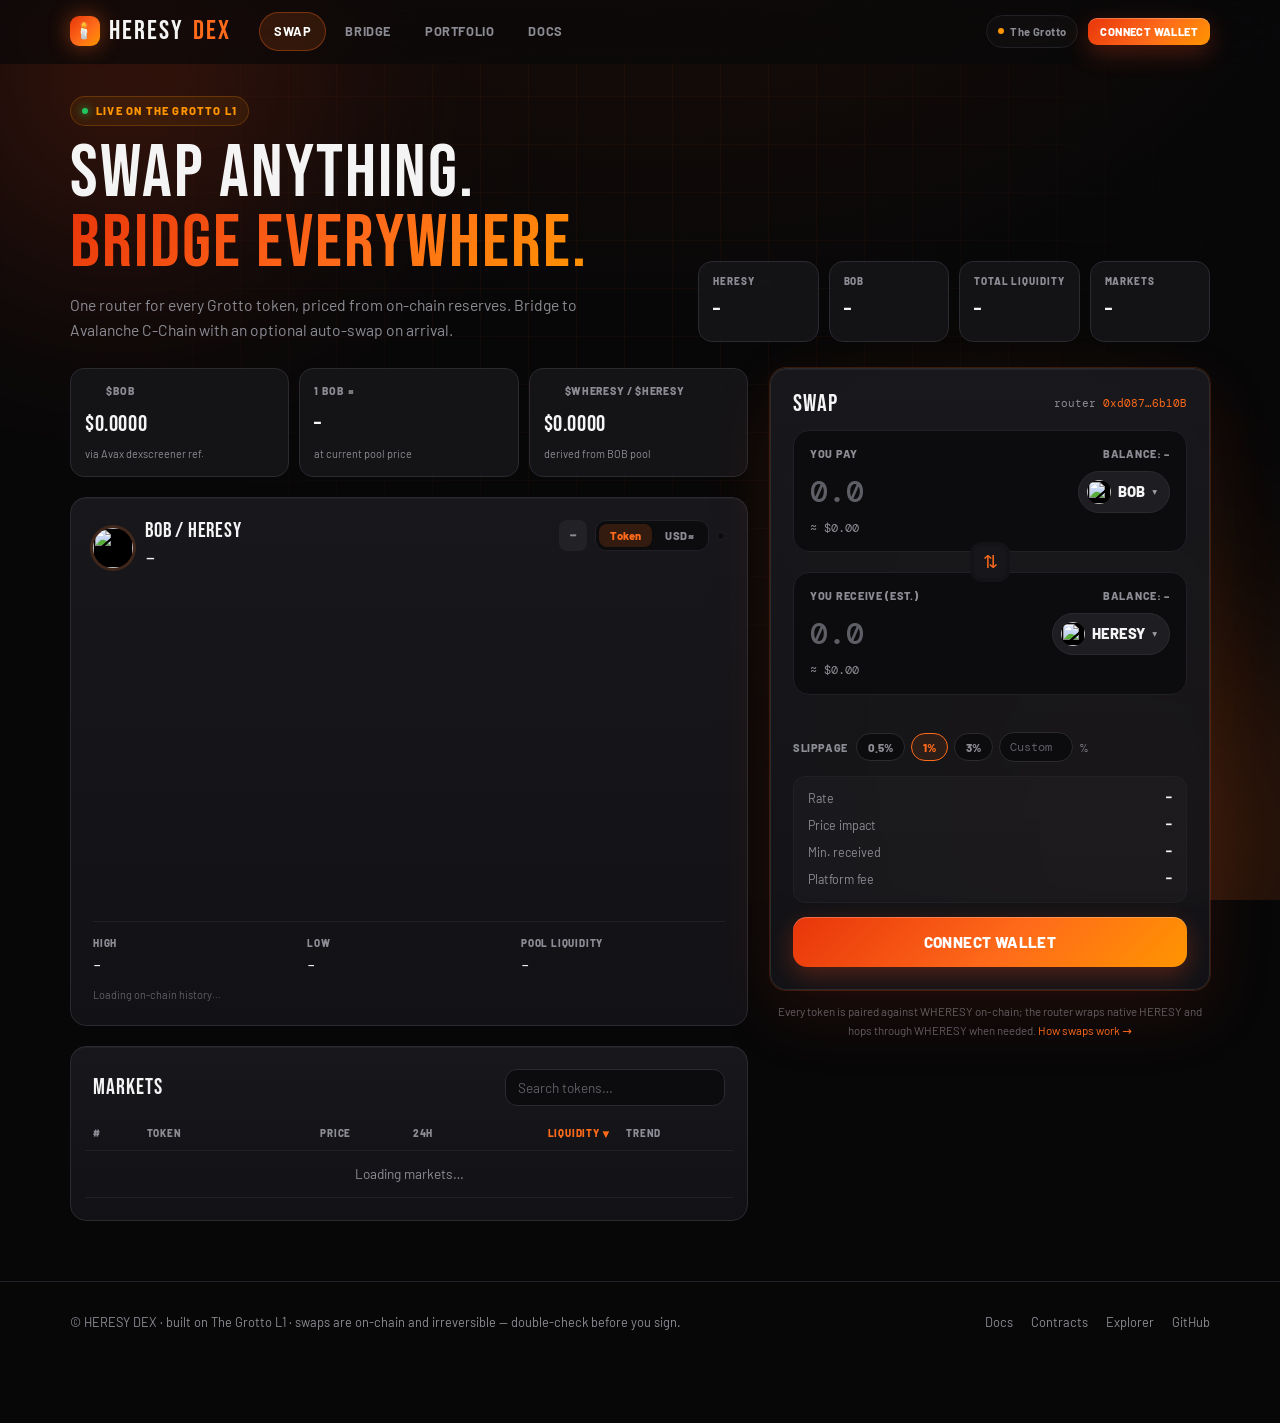
==== commit fcb7688a: "Upgrade UI, split into modules, working on-chain charts, add docs page - New design system (base/app" ====
--- a/index.html
+++ b/index.html
@@ -2,378 +2,224 @@
 <html lang="en">
 <head>
 <meta charset="UTF-8"/>
-<meta name="viewport" content="width=device-width, initial-scale=1.0, maximum-scale=1.0"/>
+<meta name="viewport" content="width=device-width, initial-scale=1.0, viewport-fit=cover"/>
 <title>HERESY DEX — Swap &amp; Bridge on The Grotto</title>
-<meta name="theme-color" content="#0A0A0A"/>
+<meta name="description" content="HERESY DEX: swap every Grotto L1 token through one router, bridge to Avalanche C-Chain with optional auto-swap, and track your portfolio."/>
+<meta name="theme-color" content="#070708"/>
+<meta property="og:title" content="HERESY DEX"/>
+<meta property="og:description" content="Swap, bridge and track tokens on The Grotto L1."/>
 <link rel="preconnect" href="https://fonts.googleapis.com"/>
-<link href="https://fonts.googleapis.com/css2?family=Bebas+Neue&family=DM+Mono:wght@400;500&family=Barlow:wght@400;500;600;700;900&display=swap" rel="stylesheet"/>
-<link rel="icon" href="data:image/svg+xml,<svg xmlns='http://www.w3.org/2000/svg' viewBox='0 0 100 100'><text y='.9em' font-size='90'>🕯️</text></svg>"/>
+<link rel="preconnect" href="https://fonts.gstatic.com" crossorigin/>
+<link href="https://fonts.googleapis.com/css2?family=Bebas+Neue&family=DM+Mono:wght@400;500&family=Barlow:wght@400;500;600;700;800;900&display=swap" rel="stylesheet"/>
+<link rel="icon" href="assets/favicon.svg" type="image/svg+xml"/>
+<link rel="stylesheet" href="assets/css/base.css"/>
+<link rel="stylesheet" href="assets/css/app.css"/>
 <script src="https://cdnjs.cloudflare.com/ajax/libs/ethers/6.7.0/ethers.umd.min.js"></script>
+<script>window.ethers||document.write('<script src="https://cdn.jsdelivr.net/npm/ethers@6.7.0/dist/ethers.umd.min.js"><\/script>')</script>
 <script src="https://cdnjs.cloudflare.com/ajax/libs/Chart.js/4.4.4/chart.umd.min.js"></script>
-<style>
-:root{
---red:#E8350A; --orange:#FF6B1A; --amber:#FF9500; --black:#0A0A0A; --dark:#111111;
---card:#181818; --border:#2A2A2A; --text:#F0F0F0; --muted:#888888; --success:#22C55E;
---font-display:'Bebas Neue',sans-serif; --font-body:'Barlow',sans-serif; --font-mono:'DM Mono',monospace;
-}
-*,*::before,*::after{box-sizing:border-box;margin:0;padding:0;}
-html{scroll-behavior:smooth;-webkit-text-size-adjust:100%;}
-body{background:var(--black);color:var(--text);font-family:var(--font-body);font-size:15px;line-height:1.6;min-height:100vh;overflow-x:hidden;position:relative;}
-::selection{background:rgba(255,107,26,.35);color:#fff;}
-h1,h2,h3,h4{font-family:var(--font-display);letter-spacing:1px;line-height:1.1;}
-.mono{font-family:var(--font-mono);}
-.container{max-width:900px;margin:0 auto;padding:0 16px;position:relative;z-index:1;}
-#bg-fx{position:fixed;inset:0;z-index:0;overflow:hidden;pointer-events:none;background:var(--black);}
-.bg-glow{position:absolute;border-radius:50%;filter:blur(90px);opacity:.35;}
-.bg-glow.g1{width:520px;height:520px;background:radial-gradient(circle,var(--red),transparent 70%);top:-160px;left:-120px;animation:driftA 22s ease-in-out infinite;}
-.bg-glow.g2{width:600px;height:600px;background:radial-gradient(circle,var(--orange),transparent 70%);bottom:-220px;right:-160px;animation:driftB 26s ease-in-out infinite;}
-.bg-glow.g3{width:380px;height:380px;background:radial-gradient(circle,var(--amber),transparent 70%);top:40%;left:60%;animation:driftC 30s ease-in-out infinite;}
-@keyframes driftA{0%,100%{transform:translate(0,0) scale(1);}50%{transform:translate(80px,60px) scale(1.15);}}
-@keyframes driftB{0%,100%{transform:translate(0,0) scale(1);}50%{transform:translate(-70px,-50px) scale(1.1);}}
-@keyframes driftC{0%,100%{transform:translate(0,0) scale(1);}50%{transform:translate(-50px,70px) scale(.9);}}
-.ember{position:absolute;bottom:-20px;border-radius:50%;background:radial-gradient(circle,#FFB35C,var(--orange) 60%,transparent 75%);opacity:0;animation-name:emberRise;animation-timing-function:ease-in;animation-iteration-count:infinite;}
-@keyframes emberRise{
-0%{transform:translate(0,0) scale(1);opacity:0;}
-8%{opacity:.9;}
-50%{transform:translate(var(--drift,20px),-52vh) scale(.8);opacity:.7;}
-92%{opacity:.15;}
-100%{transform:translate(calc(var(--drift,20px) * 1.6),-104vh) scale(.3);opacity:0;}
-}
-.grid-fx{position:absolute;inset:0;background-image:linear-gradient(rgba(255,107,26,.05) 1px,transparent 1px),linear-gradient(90deg,rgba(255,107,26,.05) 1px,transparent 1px);background-size:42px 42px;mask-image:radial-gradient(circle at 50% 30%,black,transparent 75%);}
-nav{position:fixed;top:0;left:0;right:0;z-index:100;background:rgba(10,10,10,.97);border-bottom:1px solid var(--border);backdrop-filter:blur(16px);padding:0 16px;height:56px;display:flex;align-items:center;justify-content:space-between;gap:8px;}
-.nav-logo{font-family:var(--font-display);font-size:1.6rem;letter-spacing:2px;flex-shrink:0;}
-.nav-logo span{color:var(--red);}
-.nav-tabs{display:flex;gap:4px;}
-.nav-tab{background:transparent;border:1px solid transparent;color:var(--muted);font-family:var(--font-body);font-weight:700;font-size:.78rem;text-transform:uppercase;letter-spacing:.4px;padding:8px 12px;border-radius:6px;cursor:pointer;}
-.nav-tab.active{color:var(--red);background:rgba(232,53,10,.12);border-color:rgba(232,53,10,.3);}
-.nav-addr{font-family:var(--font-mono);font-size:.72rem;color:var(--orange);background:rgba(255,107,26,.1);padding:5px 9px;border-radius:5px;border:1px solid rgba(255,107,26,.3);white-space:nowrap;}
-.btn{display:inline-flex;align-items:center;justify-content:center;gap:6px;padding:9px 16px;border:none;border-radius:6px;font-family:var(--font-body);font-weight:700;font-size:.82rem;letter-spacing:.3px;cursor:pointer;transition:all .15s;text-transform:uppercase;white-space:nowrap;}
-.btn-primary{background:linear-gradient(135deg,var(--red),var(--orange));color:#fff;}
-.btn-primary:hover{opacity:.88;transform:translateY(-1px);}
-.btn-ghost{background:transparent;color:var(--text);border:1px solid var(--border);}
-.btn-ghost:hover{border-color:var(--orange);color:var(--orange);}
-.btn-sm{padding:6px 10px;font-size:.7rem;}
-.btn:disabled{opacity:.4;cursor:not-allowed;transform:none;}
-.page{display:none;padding:80px 0 60px;position:relative;z-index:1;}
-.page.active{display:block;}
-.card{background:rgba(24,24,24,.85);backdrop-filter:blur(6px);border:1px solid var(--border);border-radius:12px;padding:20px;}
-.info-tip{display:flex;gap:10px;background:rgba(255,107,26,.06);border:1px solid rgba(255,107,26,.2);border-radius:10px;padding:12px 14px;font-size:.78rem;color:var(--muted);line-height:1.5;margin-bottom:16px;}
-.info-tip b{color:var(--text);}
-.price-grid{display:grid;grid-template-columns:repeat(3,1fr);gap:10px;margin-bottom:18px;}
-.price-card{background:rgba(24,24,24,.85);backdrop-filter:blur(6px);border:1px solid var(--border);border-radius:10px;padding:14px;text-align:center;}
-.price-card .sym{display:flex;align-items:center;justify-content:center;gap:5px;font-size:.68rem;color:var(--muted);text-transform:uppercase;letter-spacing:.6px;margin-bottom:6px;}
-.price-card .sym img{width:14px;height:14px;border-radius:50%;}
-.price-card .val{font-family:var(--font-display);font-size:1.2rem;color:var(--orange);word-break:break-all;}
-.price-card .sub{font-size:.68rem;color:var(--muted);margin-top:2px;}
-label{display:block;font-size:.72rem;font-weight:700;color:var(--muted);text-transform:uppercase;letter-spacing:.5px;margin-bottom:5px;}
-input{width:100%;padding:11px 12px;background:var(--dark);border:1px solid var(--border);border-radius:8px;color:var(--text);font-family:var(--font-mono);font-size:1rem;}
-input:focus{outline:none;border-color:var(--orange);}
-.swap-box{max-width:460px;margin:0 auto;position:relative;}
-.swap-io{background:var(--dark);border:1px solid var(--border);border-radius:10px;padding:12px 14px;transition:box-shadow .3s;position:relative;}
-.swap-io-top{display:flex;justify-content:space-between;align-items:center;margin-bottom:6px;}
-.swap-io-top span{font-size:.68rem;color:var(--muted);text-transform:uppercase;letter-spacing:.5px;}
-.swap-io input{background:transparent;border:none;padding:0;font-size:1.4rem;}
-.swap-io input:focus{outline:none;}
-.swap-io-bottom{display:flex;justify-content:space-between;align-items:center;margin-top:4px;}
-.usd-val{font-size:.72rem;color:var(--muted);font-family:var(--font-mono);}
-.token-picker{display:flex;align-items:center;gap:6px;background:rgba(255,107,26,.1);border:1px solid rgba(255,107,26,.3);color:var(--orange);font-weight:800;font-size:.85rem;padding:6px 10px;border-radius:20px;flex-shrink:0;white-space:nowrap;cursor:pointer;position:relative;user-select:none;}
-.token-picker img{width:18px;height:18px;border-radius:50%;background:#000;object-fit:cover;}
-.token-picker .caret{font-size:.6rem;opacity:.7;}
-.token-menu{display:none;position:absolute;top:calc(100% + 8px);right:0;background:#1c1c1c;border:1px solid var(--border);border-radius:10px;padding:6px;min-width:170px;max-height:280px;overflow-y:auto;box-shadow:0 12px 30px rgba(0,0,0,.5);z-index:20;}
-.token-menu.open{display:block;}
-.token-menu-item{display:flex;align-items:center;gap:8px;padding:8px 10px;border-radius:7px;cursor:pointer;font-size:.85rem;color:var(--text);font-weight:600;}
-.token-menu-item:hover{background:rgba(255,107,26,.12);}
-.token-menu-item img{width:20px;height:20px;border-radius:50%;background:#000;object-fit:cover;}
-.token-menu-item .liq-flag{margin-left:auto;font-size:.6rem;color:var(--amber);font-weight:700;}
-.swap-arrow{display:flex;justify-content:center;margin:6px 0;position:relative;z-index:2;}
-.swap-arrow button{width:36px;height:36px;border-radius:10px;background:var(--card);border:1px solid var(--border);color:var(--orange);cursor:pointer;font-size:1.1rem;transition:transform .35s cubic-bezier(.34,1.56,.64,1),border-color .2s;}
-.swap-arrow button:hover{border-color:var(--orange);}
-.swap-arrow button.spin{transform:rotate(180deg);}
-.swap-details{font-size:.76rem;color:var(--muted);margin:12px 0;display:flex;flex-direction:column;gap:5px;}
-.swap-details div{display:flex;justify-content:space-between;gap:10px;}
-.swap-details b{color:var(--text);font-weight:600;text-align:right;word-break:break-all;}
-.route-line{font-size:.72rem;color:var(--orange);text-align:center;margin:2px 0 10px;font-family:var(--font-mono);}
-.tx-status{padding:10px 14px;border-radius:8px;font-size:.8rem;margin-top:12px;display:none;align-items:center;gap:8px;}
-.tx-status.show{display:flex;}
-.tx-pending{background:rgba(255,149,0,.1);color:var(--amber);border:1px solid rgba(255,149,0,.3);}
-.tx-success{background:rgba(34,197,94,.1);color:var(--success);border:1px solid rgba(34,197,94,.3);}
-.tx-error{background:rgba(232,53,10,.1);color:var(--red);border:1px solid rgba(232,53,10,.3);}
-.spinner{width:14px;height:14px;border-radius:50%;border:2px solid currentColor;border-top-color:transparent;animation:spin .7s linear infinite;flex-shrink:0;}
-@keyframes spin{to{transform:rotate(360deg);}}
-.progress-track{display:flex;gap:4px;margin-top:10px;}
-.progress-seg{flex:1;height:4px;border-radius:3px;background:var(--border);overflow:hidden;position:relative;}
-.progress-seg .fill{position:absolute;left:0;top:0;bottom:0;width:0%;background:linear-gradient(90deg,var(--red),var(--orange));border-radius:3px;transition:width .5s ease;}
-.progress-seg.active .fill{width:60%;animation:pulseFill 1.2s ease-in-out infinite;}
-.progress-seg.done .fill{width:100%;animation:none;}
-@keyframes pulseFill{0%,100%{width:35%;}50%{width:75%;}}
-.progress-labels{display:flex;justify-content:space-between;font-size:.62rem;color:var(--muted);text-transform:uppercase;letter-spacing:.4px;margin-top:4px;}
-.pulse-once{animation:pulseOnce .5s ease;}
-@keyframes pulseOnce{0%{transform:scale(1);}30%{transform:scale(1.04);color:var(--orange);}100%{transform:scale(1);}}
-.coin-fly{position:absolute;font-size:1.4rem;left:50%;top:50%;transform:translate(-50%,-50%);pointer-events:none;opacity:0;z-index:5;}
-.coin-fly img{width:32px;height:32px;border-radius:50%;}
-.coin-fly.go{animation:coinFly 1s ease-in-out;}
-@keyframes coinFly{0%{opacity:0;transform:translate(-50%,-140%) scale(.6) rotate(0deg);}20%{opacity:1;}50%{transform:translate(-50%,-50%) scale(1.3) rotate(180deg);opacity:1;}80%{opacity:1;}100%{opacity:0;transform:translate(-50%,60%) scale(.6) rotate(360deg);}}
-.slippage-row{display:flex;gap:6px;align-items:center;margin-top:10px;flex-wrap:wrap;}
-.slip-btn{padding:5px 10px;border-radius:20px;background:var(--dark);border:1px solid var(--border);color:var(--muted);font-size:.7rem;font-weight:700;cursor:pointer;}
-.slip-btn.active{border-color:var(--orange);color:var(--orange);background:rgba(255,107,26,.1);}
-.bridge-row{display:flex;justify-content:space-between;align-items:center;padding:12px 0;border-bottom:1px solid var(--border);gap:10px;}
-.bridge-row:last-child{border-bottom:none;}
-.bridge-row .l{font-size:.78rem;color:var(--muted);}
-.bridge-row .r{font-family:var(--font-mono);font-size:.8rem;text-align:right;}
-.addr-link{color:var(--orange);text-decoration:none;}
-.addr-link:hover{text-decoration:underline;}
-.form-group{margin-bottom:14px;}
-.adv-toggle{font-size:.72rem;color:var(--orange);cursor:pointer;text-decoration:underline;margin-bottom:12px;display:inline-block;}
-.adv-panel{display:none;border-top:1px dashed var(--border);margin-top:10px;padding-top:12px;}
-.adv-panel.open{display:block;}
-#toast-container{position:fixed;bottom:20px;right:16px;display:flex;flex-direction:column-reverse;gap:8px;z-index:9999;max-width:min(340px,calc(100vw - 32px));}
-.toast{display:flex;align-items:center;gap:8px;padding:12px 16px;border-radius:10px;font-size:.82rem;font-weight:600;background:#14171c;border:1px solid var(--border);border-left:3px solid;box-shadow:0 10px 28px rgba(0,0,0,.45);opacity:0;transform:translateX(24px);transition:all .25s ease;}
-.toast.show{opacity:1;transform:translateX(0);}
-.toast-success{border-left-color:var(--success);color:var(--success);}
-.toast-error{border-left-color:var(--red);color:var(--red);}
-.toast-info{border-left-color:var(--orange);color:var(--orange);}
-.section-title{font-size:1.6rem;margin-bottom:4px;}
-.section-sub{color:var(--muted);font-size:.85rem;margin-bottom:20px;}
-
-/* ===== chart ===== */
-.chart-card{margin-bottom:18px;}
-.chart-head{display:flex;justify-content:space-between;align-items:flex-start;gap:12px;margin-bottom:14px;flex-wrap:wrap;}
-.chart-token{display:flex;align-items:center;gap:10px;}
-.chart-token img{width:30px;height:30px;border-radius:50%;background:#000;object-fit:cover;}
-.chart-token .sym{font-family:var(--font-display);font-size:1.15rem;letter-spacing:.5px;}
-.chart-token .px{font-family:var(--font-mono);font-size:.95rem;color:var(--orange);}
-.chart-change{font-family:var(--font-mono);font-size:.78rem;font-weight:600;padding:3px 8px;border-radius:6px;}
-.chart-change.up{color:var(--success);background:rgba(34,197,94,.1);}
-.chart-change.down{color:var(--red);background:rgba(232,53,10,.1);}
-.chart-change.flat{color:var(--muted);background:rgba(255,255,255,.05);}
-.chart-tabs{display:flex;gap:6px;flex-wrap:wrap;margin-bottom:12px;}
-.chart-tab{display:flex;align-items:center;gap:5px;background:var(--dark);border:1px solid var(--border);color:var(--muted);font-size:.7rem;font-weight:700;padding:5px 9px 5px 6px;border-radius:20px;cursor:pointer;}
-.chart-tab img{width:15px;height:15px;border-radius:50%;background:#000;object-fit:cover;}
-.chart-tab.active{border-color:var(--orange);color:var(--orange);background:rgba(255,107,26,.1);}
-.chart-range{display:flex;gap:4px;}
-.range-btn{padding:4px 9px;border-radius:20px;background:var(--dark);border:1px solid var(--border);color:var(--muted);font-size:.68rem;font-weight:700;cursor:pointer;}
-.range-btn.active{border-color:var(--orange);color:var(--orange);background:rgba(255,107,26,.1);}
-.chart-wrap{position:relative;height:220px;width:100%;}
-.chart-empty{position:absolute;inset:0;display:flex;align-items:center;justify-content:center;font-size:.78rem;color:var(--muted);text-align:center;padding:20px;}
-.chart-foot{display:flex;justify-content:space-between;font-size:.68rem;color:var(--muted);margin-top:8px;}
-
-/* ===== portfolio ===== */
-.portfolio-hero{display:flex;flex-direction:column;align-items:center;text-align:center;padding:28px 20px;margin-bottom:16px;background:linear-gradient(160deg,rgba(232,53,10,.12),rgba(24,24,24,.85));}
-.portfolio-hero .label{font-size:.72rem;color:var(--muted);text-transform:uppercase;letter-spacing:1px;margin-bottom:6px;}
-.portfolio-hero .total{font-family:var(--font-display);font-size:2.6rem;background:linear-gradient(135deg,var(--red),var(--amber));-webkit-background-clip:text;background-clip:text;-webkit-text-fill-color:transparent;}
-.portfolio-hero .addr{font-family:var(--font-mono);font-size:.78rem;color:var(--orange);margin-top:8px;background:rgba(255,107,26,.1);padding:5px 10px;border-radius:20px;border:1px solid rgba(255,107,26,.3);}
-.portfolio-empty{text-align:center;color:var(--muted);font-size:.85rem;padding:30px 10px;}
-.holding-row{display:flex;align-items:center;gap:12px;padding:12px 4px;border-bottom:1px solid var(--border);}
-.holding-row:last-child{border-bottom:none;}
-.holding-row img{width:34px;height:34px;border-radius:50%;background:#000;object-fit:cover;flex-shrink:0;}
-.holding-info{flex:1;min-width:0;}
-.holding-sym{font-weight:800;font-size:.9rem;}
-.holding-sub{font-size:.7rem;color:var(--muted);font-family:var(--font-mono);}
-.holding-amounts{text-align:right;flex-shrink:0;}
-.holding-bal{font-family:var(--font-mono);font-size:.85rem;}
-.holding-usd{font-size:.72rem;color:var(--muted);}
-.holding-bar{height:3px;border-radius:2px;background:var(--border);margin-top:6px;overflow:hidden;}
-.holding-bar .fill{height:100%;background:linear-gradient(90deg,var(--red),var(--orange));}
-.tx-row{display:flex;align-items:center;gap:12px;padding:12px 4px;border-bottom:1px solid var(--border);}
-.tx-row:last-child{border-bottom:none;}
-.tx-icons{display:flex;align-items:center;flex-shrink:0;}
-.tx-icons img{width:26px;height:26px;border-radius:50%;background:#000;object-fit:cover;border:2px solid var(--card);}
-.tx-icons img:last-child{margin-left:-10px;}
-.tx-info{flex:1;min-width:0;}
-.tx-title{font-size:.82rem;font-weight:700;}
-.tx-sub{font-size:.7rem;color:var(--muted);font-family:var(--font-mono);}
-.tx-right{text-align:right;flex-shrink:0;}
-.tx-badge{font-size:.62rem;font-weight:800;text-transform:uppercase;letter-spacing:.4px;padding:2px 7px;border-radius:20px;display:inline-block;margin-bottom:3px;}
-.tx-badge.swap{color:var(--orange);background:rgba(255,107,26,.12);}
-.tx-badge.bridge{color:var(--amber);background:rgba(255,149,0,.12);}
-.tx-link{font-size:.68rem;color:var(--muted);text-decoration:none;}
-.tx-link:hover{color:var(--orange);}
-.section-head-row{display:flex;justify-content:space-between;align-items:center;margin-bottom:10px;}
-.clear-link{font-size:.68rem;color:var(--muted);cursor:pointer;text-decoration:underline;}
-.clear-link:hover{color:var(--red);}
-.holding-actions{display:flex;gap:6px;flex-shrink:0;margin-left:8px;}
-.holding-actions button{padding:6px 10px;font-size:.66rem;border-radius:6px;}
-.tx-onchain-badge{color:var(--muted);background:rgba(255,255,255,.06);}
-.tx-onchain-badge.ok{color:var(--success);background:rgba(34,197,94,.1);}
-.tx-onchain-badge.fail{color:var(--red);background:rgba(232,53,10,.1);}
-.modal-overlay{display:none;position:fixed;inset:0;background:rgba(0,0,0,.6);z-index:200;align-items:center;justify-content:center;padding:16px;}
-.modal-overlay.open{display:flex;}
-.modal-card{background:var(--card);border:1px solid var(--border);border-radius:14px;padding:20px;max-width:380px;width:100%;}
-.modal-card h3{font-family:var(--font-display);font-size:1.2rem;letter-spacing:.5px;margin-bottom:4px;}
-.modal-card .modal-sub{font-size:.76rem;color:var(--muted);margin-bottom:14px;}
-.modal-close-row{display:flex;gap:8px;margin-top:14px;}
-.modal-close-row .btn{flex:1;}
-.max-link{font-size:.66rem;color:var(--orange);cursor:pointer;text-decoration:underline;}
-.onchain-loadmore{width:100%;margin-top:10px;}
-
-@media (max-width:640px){
-.price-grid{grid-template-columns:1fr;}
-nav{padding:0 10px;}
-.nav-tab{padding:7px 9px;font-size:.7rem;}
-.nav-logo{font-size:1.3rem;}
-.chart-wrap{height:180px;}
-.portfolio-hero .total{font-size:2rem;}
-}
-</style>
+<script>window.Chart||document.write('<script src="https://cdn.jsdelivr.net/npm/chart.js@4.4.4/dist/chart.umd.min.js"><\/script>')</script>
 </head>
 <body>
 <div id="bg-fx">
-<div class="bg-glow g1"></div>
-<div class="bg-glow g2"></div>
-<div class="bg-glow g3"></div>
-<div class="grid-fx"></div>
-<div id="ember-layer"></div>
-</div>
-<nav>
-<div style="display:flex;align-items:center;gap:14px;min-width:0;">
-<div class="nav-logo">HERESY<span>DEX</span></div>
-<div class="nav-tabs">
-<button class="nav-tab active" id="tab-swap" onclick="showPage('swap')">Swap</button>
-<button class="nav-tab" id="tab-bridge" onclick="showPage('bridge')">Bridge</button>
-<button class="nav-tab" id="tab-portfolio" onclick="showPage('portfolio')">Portfolio</button>
-</div>
-</div>
-<div style="display:flex;align-items:center;gap:8px;">
-<span class="nav-addr" id="nav-addr" style="display:none;"></span>
-<button class="btn btn-primary btn-sm" id="btn-connect" onclick="connectWallet()">Connect Wallet</button>
-</div>
+  <div class="bg-glow g1"></div><div class="bg-glow g2"></div><div class="bg-glow g3"></div>
+  <div class="grid-fx"></div><div id="ember-layer"></div>
+</div>
+
+<nav class="topnav">
+  <div class="nav-inner">
+    <div class="nav-left">
+      <a class="nav-logo" href="#swap" onclick="showPage('swap');return false;"><span class="mark">🕯️</span>HERESY<span class="dex">DEX</span></a>
+      <div class="nav-tabs">
+        <button class="nav-tab active" data-page="swap" onclick="showPage('swap')">Swap</button>
+        <button class="nav-tab" data-page="bridge" onclick="showPage('bridge')">Bridge</button>
+        <button class="nav-tab" data-page="portfolio" onclick="showPage('portfolio')">Portfolio</button>
+        <a class="nav-tab" href="docs.html">Docs</a>
+      </div>
+    </div>
+    <div class="nav-right">
+      <span class="net-pill"><i></i>The Grotto</span>
+      <span class="nav-addr" id="nav-addr"></span>
+      <button class="btn btn-primary btn-sm" id="btn-connect" onclick="connectWallet()">Connect Wallet</button>
+    </div>
+  </div>
 </nav>
+
+<div class="bottom-bar">
+  <button class="active" data-page="swap" onclick="showPage('swap')"><span class="ico">⇄</span>Swap</button>
+  <button data-page="bridge" onclick="showPage('bridge')"><span class="ico">🌉</span>Bridge</button>
+  <button data-page="portfolio" onclick="showPage('portfolio')"><span class="ico">◔</span>Portfolio</button>
+  <a href="docs.html"><span class="ico">📖</span>Docs</a>
+</div>
 <div id="toast-container"></div>
 
 <!-- ============ SWAP PAGE ============ -->
 <div class="page active" id="page-swap">
 <div class="container">
-<div class="section-title">Swap on The Grotto</div>
-<div class="section-sub">Routed automatically through WHERESY · one signed transaction via HeresyRouter</div>
-
-<div class="info-tip">
-<span>🕯️</span>
-<div><b>Router:</b> <a class="addr-link mono" id="router-link" href="#" target="_blank">0xd087…6b10B</a> on The Grotto. Every token below is only paired against WHERESY on-chain — the router auto-wraps/unwraps native HERESY and hops through WHERESY when needed, so any pair here is one approval + one signed swap. A 1% platform fee applies once per transaction (skipped entirely on pure wrap/unwrap). Tokens marked <span style="color:var(--amber);font-weight:700;">⚠ thin liquidity</span> have low pool depth — expect real price impact on anything but small amounts.</div>
-</div>
-
-<div class="price-grid">
-<div class="price-card">
-<div class="sym"><img id="pc1-icon" src="" alt=""/><span id="pc1-label">$BOB</span></div>
-<div class="val" id="pc1-val">$0.0000</div>
-<div class="sub" id="pc1-sub">via Avax dexscreener ref.</div>
-</div>
-<div class="price-card">
-<div class="sym" id="pc2-label">1 BOB ≈</div>
-<div class="val" id="pc2-val">–</div>
-<div class="sub">at current pool price</div>
-</div>
-<div class="price-card">
-<div class="sym"><img id="pc3-icon" src="" alt=""/>$WHERESY / $HERESY</div>
-<div class="val" id="pc3-val">$0.0000</div>
-<div class="sub">derived from BOB pool</div>
-</div>
-</div>
-
-<div class="card chart-card">
-<div class="chart-head">
-<div class="chart-token">
-<img id="chart-icon" src="" alt=""/>
-<div>
-<div class="sym" id="chart-sym">BOB</div>
-<div class="px" id="chart-px">$0.0000</div>
-</div>
-</div>
-<span class="chart-change flat" id="chart-change">–</span>
-</div>
-<div class="chart-tabs" id="chart-tabs"></div>
-<div class="chart-wrap">
-<canvas id="price-chart"></canvas>
-<div class="chart-empty" id="chart-empty" style="display:none;">Gathering live price ticks — chart fills in as the pool gets polled. Check back in a bit.</div>
-</div>
-<div class="chart-foot">
-<span id="chart-range-label">Live pool-derived price · updates every 20s</span>
-<div class="chart-range">
-<button class="range-btn" data-r="20" onclick="setChartRange(20,this)">20</button>
-<button class="range-btn" data-r="60" onclick="setChartRange(60,this)">60</button>
-<button class="range-btn active" data-r="0" onclick="setChartRange(0,this)">All</button>
-</div>
-</div>
-</div>
-
-<div class="card swap-box">
-<div class="coin-fly" id="coin-fly"><img id="coin-fly-img" src="" alt=""/></div>
-
-<div class="swap-io" id="io-from">
-<div class="swap-io-top"><span>You pay</span><span id="bal-from">Balance: –</span></div>
-<div style="display:flex;align-items:center;gap:10px;">
-<input type="number" id="in-amount" placeholder="0.0" oninput="onAmountChange()"/>
-<div class="token-picker" id="from-picker" onclick="toggleTokenMenu('from')">
-<img id="from-picker-icon" src="" alt=""/>
-<span id="from-picker-label">BOB</span>
-<span class="caret">▾</span>
-<div class="token-menu" id="from-menu"></div>
-</div>
-</div>
-<div class="swap-io-bottom"><span class="usd-val" id="usd-from">≈ $0.00</span><span></span></div>
-</div>
-
-<div class="swap-arrow"><button id="flip-btn" onclick="flipDirection()">⇅</button></div>
-
-<div class="swap-io" id="io-to">
-<div class="swap-io-top"><span>You receive (est.)</span><span id="bal-to">Balance: –</span></div>
-<div style="display:flex;align-items:center;gap:10px;">
-<input type="text" id="out-amount" placeholder="0.0" disabled/>
-<div class="token-picker" id="to-picker" onclick="toggleTokenMenu('to')">
-<img id="to-picker-icon" src="" alt=""/>
-<span id="to-picker-label">HERESY</span>
-<span class="caret">▾</span>
-<div class="token-menu" id="to-menu"></div>
-</div>
-</div>
-<div class="swap-io-bottom"><span class="usd-val" id="usd-to">≈ $0.00</span><span></span></div>
-</div>
-
-<div class="route-line" id="route-line"></div>
-
-<div class="slippage-row">
-<span style="font-size:.72rem;color:var(--muted);text-transform:uppercase;">Slippage</span>
-<button class="slip-btn" onclick="setSlippage(0.5,this)">0.5%</button>
-<button class="slip-btn active" onclick="setSlippage(1,this)">1%</button>
-<button class="slip-btn" onclick="setSlippage(3,this)">3%</button>
-<input type="number" id="custom-slip" placeholder="Custom" min="0.01" max="50" step="0.1" style="width:70px;padding:5px 8px;font-size:.7rem;border-radius:20px;" oninput="setCustomSlippage(this.value)"/>
-<span style="font-size:.7rem;color:var(--muted);">%</span>
-</div>
-
-
-<div class="swap-details">
-<div><span>Rate</span><b id="det-price">–</b></div>
-<div><span>Price impact</span><b id="det-impact">–</b></div>
-<div><span>Min. received</span><b id="det-min">–</b></div>
-<div><span>Platform fee</span><b id="det-fee">–</b></div>
-</div>
-
-<button class="btn btn-primary" style="width:100%;margin-top:8px;" id="btn-swap" onclick="doSwap()">Connect Wallet</button>
-
-<div class="progress-track" id="progress-track" style="display:none;">
-<div class="progress-seg" id="seg-1"><div class="fill"></div></div>
-<div class="progress-seg" id="seg-2"><div class="fill"></div></div>
-</div>
-<div class="progress-labels" id="progress-labels" style="display:none;">
-<span>Approve</span><span>Swap</span>
-</div>
-<div id="tx-swap" class="tx-status"></div>
-</div>
-
+
+  <section class="hero">
+    <div class="hero-copy">
+      <span class="eyebrow"><i></i>Live on The Grotto L1</span>
+      <h1>Swap anything.<br/><em>Bridge everywhere.</em></h1>
+      <p>One router for every Grotto token, priced from on-chain reserves. Bridge to Avalanche C-Chain with an optional auto-swap on arrival.</p>
+    </div>
+    <div class="hero-stats">
+      <div class="hstat"><div class="k">HERESY</div><div class="v" id="hs-heresy">–</div></div>
+      <div class="hstat"><div class="k">BOB</div><div class="v" id="hs-bob">–</div></div>
+      <div class="hstat"><div class="k">Total liquidity</div><div class="v" id="hs-liq">–</div></div>
+      <div class="hstat"><div class="k">Markets</div><div class="v" id="hs-markets">–</div></div>
+    </div>
+  </section>
+
+  <div class="swap-layout">
+    <div class="swap-main">
+
+      <div class="price-grid">
+        <div class="price-card">
+          <div class="sym"><img id="pc1-icon" src="" alt=""/><span id="pc1-label">$BOB</span></div>
+          <div class="val" id="pc1-val">$0.0000</div>
+          <div class="sub" id="pc1-sub">via Avax dexscreener ref.</div>
+        </div>
+        <div class="price-card">
+          <div class="sym" id="pc2-label">1 BOB ≈</div>
+          <div class="val" id="pc2-val">–</div>
+          <div class="sub">at current pool price</div>
+        </div>
+        <div class="price-card">
+          <div class="sym"><img id="pc3-icon" src="" alt=""/>$WHERESY / $HERESY</div>
+          <div class="val" id="pc3-val">$0.0000</div>
+          <div class="sub">derived from BOB pool</div>
+        </div>
+      </div>
+
+      <div class="card chart-card" id="chart-card">
+        <div class="chart-head">
+          <div class="chart-token">
+            <img id="chart-icon" src="" alt=""/>
+            <div>
+              <div class="sym" id="chart-sym">BOB / HERESY</div>
+              <div class="px" id="chart-px">–</div>
+            </div>
+          </div>
+          <div class="chart-head-r">
+            <span class="chart-change flat" id="chart-change">–</span>
+            <div class="seg" id="chart-denom">
+              <button class="range-btn active" data-d="native" onclick="setChartDenom('native')">Token</button>
+              <button class="range-btn" data-d="usd" onclick="setChartDenom('usd')">USD≈</button>
+            </div>
+            <div class="seg" id="chart-ranges"></div>
+          </div>
+        </div>
+        <div class="chart-tabs" id="chart-tabs"></div>
+        <div class="chart-wrap">
+          <canvas id="price-chart"></canvas>
+          <div class="chart-empty" id="chart-empty">Loading on-chain price history…</div>
+        </div>
+        <div class="chart-stats">
+          <div><div class="k">High</div><div class="v" id="stat-high">–</div></div>
+          <div><div class="k">Low</div><div class="v" id="stat-low">–</div></div>
+          <div><div class="k">Pool liquidity</div><div class="v" id="stat-liq">–</div></div>
+        </div>
+        <div class="chart-foot" id="chart-status">Loading on-chain history…</div>
+      </div>
+
+      <div class="card">
+        <div class="table-head">
+          <h3>Markets</h3>
+          <input class="search" type="search" placeholder="Search tokens…" oninput="filterMarkets(this.value)"/>
+        </div>
+        <div class="table-wrap">
+          <table class="markets" id="markets-table">
+            <thead><tr>
+              <th>#</th>
+              <th data-sort="name" onclick="sortMarkets('name')">Token</th>
+              <th class="num" data-sort="price" onclick="sortMarkets('price')">Price</th>
+              <th class="num" data-sort="chg" onclick="sortMarkets('chg')">24h</th>
+              <th class="num hide-sm sorted" data-sort="liq" data-dir="▼" onclick="sortMarkets('liq')">Liquidity</th>
+              <th class="hide-sm">Trend</th>
+            </tr></thead>
+            <tbody id="markets-body"><tr><td colspan="6" class="portfolio-empty">Loading markets…</td></tr></tbody>
+          </table>
+        </div>
+      </div>
+
+    </div>
+
+    <aside class="swap-side">
+      <div class="card swap-box glow">
+        <div class="coin-fly" id="coin-fly"><img id="coin-fly-img" src="" alt=""/></div>
+        <div class="swap-head"><h3>Swap</h3><span class="mono" style="font-size:.7rem;color:var(--muted);">router <a class="addr-link" id="router-link" href="#" target="_blank" rel="noopener">0xd087…6b10B</a></span></div>
+
+        <div class="swap-io" id="io-from">
+          <div class="swap-io-top"><span>You pay</span><span id="bal-from">Balance: –</span></div>
+          <div style="display:flex;align-items:center;gap:10px;">
+            <input type="number" id="in-amount" placeholder="0.0" oninput="onAmountChange()"/>
+            <div class="token-picker" id="from-picker" onclick="toggleTokenMenu('from')">
+              <img id="from-picker-icon" src="" alt=""/><span id="from-picker-label">BOB</span><span class="caret">▾</span>
+              <div class="token-menu" id="from-menu"></div>
+            </div>
+          </div>
+          <div class="swap-io-bottom"><span class="usd-val" id="usd-from">≈ $0.00</span><span></span></div>
+        </div>
+
+        <div class="swap-arrow"><button id="flip-btn" onclick="flipDirection()" aria-label="Flip tokens">⇅</button></div>
+
+        <div class="swap-io" id="io-to">
+          <div class="swap-io-top"><span>You receive (est.)</span><span id="bal-to">Balance: –</span></div>
+          <div style="display:flex;align-items:center;gap:10px;">
+            <input type="text" id="out-amount" placeholder="0.0" disabled/>
+            <div class="token-picker" id="to-picker" onclick="toggleTokenMenu('to')">
+              <img id="to-picker-icon" src="" alt=""/><span id="to-picker-label">HERESY</span><span class="caret">▾</span>
+              <div class="token-menu" id="to-menu"></div>
+            </div>
+          </div>
+          <div class="swap-io-bottom"><span class="usd-val" id="usd-to">≈ $0.00</span><span></span></div>
+        </div>
+
+        <div class="route-line" id="route-line"></div>
+
+        <div class="slippage-row">
+          <span class="lbl">Slippage</span>
+          <button class="slip-btn" onclick="setSlippage(0.5,this)">0.5%</button>
+          <button class="slip-btn active" onclick="setSlippage(1,this)">1%</button>
+          <button class="slip-btn" onclick="setSlippage(3,this)">3%</button>
+          <input type="number" id="custom-slip" placeholder="Custom" min="0.01" max="50" step="0.1" oninput="setCustomSlippage(this.value)"/>
+          <span style="font-size:.72rem;color:var(--muted);">%</span>
+        </div>
+
+        <div class="swap-details">
+          <div><span>Rate</span><b id="det-price">–</b></div>
+          <div><span>Price impact</span><b id="det-impact">–</b></div>
+          <div><span>Min. received</span><b id="det-min">–</b></div>
+          <div><span>Platform fee</span><b id="det-fee">–</b></div>
+        </div>
+
+        <button class="btn btn-primary btn-lg" style="width:100%;" id="btn-swap" onclick="doSwap()">Connect Wallet</button>
+
+        <div class="progress-track" id="progress-track" style="display:none;">
+          <div class="progress-seg" id="seg-1"><div class="fill"></div></div>
+          <div class="progress-seg" id="seg-2"><div class="fill"></div></div>
+        </div>
+        <div class="progress-labels" id="progress-labels" style="display:none;"><span>Approve</span><span>Swap</span></div>
+        <div id="tx-swap" class="tx-status"></div>
+      </div>
+      <p style="font-size:.72rem;color:var(--faint);margin-top:12px;text-align:center;">Every token is paired against WHERESY on-chain; the router wraps native HERESY and hops through WHERESY when needed. <a class="addr-link" href="docs.html#swapping">How swaps work →</a></p>
+    </aside>
+  </div>
 </div>
 </div>
 
 <!-- ============ BRIDGE PAGE ============ -->
 <div class="page" id="page-bridge">
 <div class="container">
-<div class="section-title">Bridge</div>
-<div class="section-sub">The Grotto L1 ⇄ Avalanche C-Chain, with an optional auto-swap on arrival via GrottoBridgeHub</div>
-
-<div class="nav-tabs" style="margin-bottom:16px;">
-<button class="nav-tab active" id="bmode-swapbridge" onclick="setBridgeMode('swapbridge')">Swap &amp; Bridge</button>
-<button class="nav-tab" id="bmode-raw" onclick="setBridgeMode('raw')">Raw Bridge ($BOB only)</button>
-</div>
-
-<!-- ============ SWAP & BRIDGE (GrottoBridgeHub) ============ -->
+  <div class="section-title">Bridge</div>
+  <div class="section-sub">The Grotto L1 ⇄ Avalanche C-Chain, with an optional auto-swap on arrival via GrottoBridgeHub.</div>
+
+  <div class="bridge-layout">
+    <div>
+      <div class="mode-seg">
+        <button class="nav-tab active" id="bmode-swapbridge" onclick="setBridgeMode('swapbridge')">Swap &amp; Bridge</button>
+        <button class="nav-tab" id="bmode-raw" onclick="setBridgeMode('raw')">Raw Bridge ($BOB only)</button>
+      </div>
 <div id="bridge-swapbridge-section">
 
 <div class="info-tip">
@@ -456,7 +302,7 @@
 
 </div>
 
-<!-- ============ RAW ICTT BRIDGE (existing, BOB only) ============ -->
+
 <div id="bridge-raw-section" style="display:none;">
 
 <div class="info-tip">
@@ -503,44 +349,34 @@
 
 </div>
 
-<div class="card" style="margin-bottom:16px;">
-<div class="bridge-row">
-<div class="l">GrottoBridgeHub — Grotto</div>
-<div class="r"><a class="addr-link" href="https://grottoexplorer.xyz/address/0x9cA6959c148ec204E1e043E236cA0A29ab946B85" target="_blank">0x9cA6…6B85 ↗</a></div>
-</div>
-<div class="bridge-row">
-<div class="l">AvalancheBridgeReceiver — Avalanche</div>
-<div class="r"><a class="addr-link" href="https://snowtrace.io/address/0xe1181Ae5055D7990EfA30085c15E3E2188426111" target="_blank">0xe118…6111 ↗</a></div>
-</div>
-<div class="bridge-row">
-<div class="l">HeresyRouter — Avalanche</div>
-<div class="r"><a class="addr-link" href="https://snowtrace.io/address/0x2463E8C7b592c6d4f5B4e6207FaF05412605eEdc" target="_blank">0x2463…5eEdc ↗</a></div>
-</div>
-<div class="bridge-row">
-<div class="l">$BOB — The Grotto (underlying, 700M fixed supply)</div>
-<div class="r"><a class="addr-link" href="https://grottoexplorer.xyz/token/0x06057d79dBC506f7c0803F052E6c823AA4A25dEA" target="_blank">0x0605…5dEA ↗</a></div>
-</div>
-<div class="bridge-row">
-<div class="l">ERC20TokenHome — Grotto (custody)</div>
-<div class="r"><a class="addr-link" href="https://grottoexplorer.xyz/address/0x362c34d5df39458be2fe3a2f132dd45f0f4189a3" target="_blank">0x362c…89a3 ↗</a></div>
-</div>
-<div class="bridge-row">
-<div class="l">ERC20TokenRemote — Avalanche (wrapped $BOB)</div>
-<div class="r"><a class="addr-link" href="https://snowtrace.io/address/0x2f524f453430520ca26e5485017abaa80231c53d" target="_blank">0x2f52…3c53d ↗</a></div>
-</div>
-</div>
-
-<button class="btn btn-ghost" style="width:100%;" onclick="window.open('https://bp.enterthegrotto.xyz/bridge','_blank')">Open Official Bridge ↗</button>
-<button class="btn btn-ghost" style="width:100%;margin-top:8px;" onclick="addTokenToWallet()">Add wrapped $BOB to wallet (Avalanche)</button>
+
+    </div>
+    <div class="stack">
+      <div class="card">
+        <h3 style="font-size:1.3rem;margin-bottom:14px;">How it works</h3>
+        <div class="steps">
+          <div class="step"><div class="n">1</div><div><b>Pick what to send</b><span>Any HERESY DEX token. The hub swaps it into BOB, CAVE or USDC on Grotto if needed.</span></div></div>
+          <div class="step"><div class="n">2</div><div><b>Bridge over ICM / ICTT</b><span>The bridged asset travels to Avalanche C-Chain through Avalanche Warp messaging.</span></div></div>
+          <div class="step"><div class="n">3</div><div><b>Auto-swap on arrival</b><span>The receiver optionally swaps into your chosen final token and delivers it to the recipient.</span></div></div>
+        </div>
+        <a class="addr-link" href="docs.html#bridging" style="font-size:.8rem;">Read the bridging guide →</a>
+      </div>
+<div class="card">
+        <h3 style="font-size:1.3rem;margin-bottom:6px;">Contracts</h3>
+        <div id="contract-list"></div>
+      </div>
+      <button class="btn btn-ghost" style="width:100%;" onclick="window.open('https://bp.enterthegrotto.xyz/bridge','_blank')">Open Official Bridge ↗</button>
+      <button class="btn btn-ghost" style="width:100%;" onclick="addTokenToWallet()">Add wrapped $BOB to wallet (Avalanche)</button>
+    </div>
+  </div>
 </div>
 </div>
 
 <!-- ============ PORTFOLIO PAGE ============ -->
 <div class="page" id="page-portfolio">
 <div class="container">
-<div class="section-title">Portfolio</div>
-<div class="section-sub">Live balances across every HERESY DEX token, valued in USD · plus your on-app transaction history</div>
-
+  <div class="section-title">Portfolio</div>
+  <div class="section-sub">Live balances across every HERESY DEX token, valued in USD, plus your on-app transaction history.</div>
 <div id="portfolio-disconnected" class="card portfolio-empty">
 🕯️ Connect your wallet to see your holdings and transaction history.
 <div style="margin-top:14px;"><button class="btn btn-primary" onclick="connectWallet()">Connect Wallet</button></div>
@@ -584,7 +420,28 @@
 </div>
 </div>
 
-<!-- ============ SEND / TRANSFER MODAL ============ -->
+<footer class="site-footer">
+  <div class="container footer-inner">
+    <div>© HERESY DEX · built on The Grotto L1 · swaps are on-chain and irreversible — double-check before you sign.</div>
+    <div class="footer-links">
+      <a href="docs.html">Docs</a>
+      <a href="docs.html#contracts">Contracts</a>
+      <a href="https://grottoexplorer.xyz" target="_blank" rel="noopener">Explorer</a>
+      <a href="https://github.com/precidoboss/heresydex" target="_blank" rel="noopener">GitHub</a>
+    </div>
+  </div>
+</footer>
+
+<!-- ============ WALLET PICKER MODAL ============ -->
+<div class="modal-overlay" id="wallet-modal">
+  <div class="modal-card">
+    <h3>Connect a wallet</h3>
+    <div class="modal-sub">Choose which browser wallet to use. HERESY DEX will switch it to The Grotto.</div>
+    <div id="wallet-list"></div>
+    <div class="modal-close-row"><button class="btn btn-ghost" onclick="closeWalletModal()">Cancel</button></div>
+  </div>
+</div>
+
 <div class="modal-overlay" id="send-modal">
 <div class="modal-card">
 <h3>Send <span id="send-modal-sym"></span></h3>
@@ -608,1610 +465,20 @@
 </div>
 </div>
 
-<script>
-// ==================== CONFIG ====================
-const GROTTO_CHAIN_ID = 36463;
-const GROTTO_CHAIN_ID_HEX = '0x' + GROTTO_CHAIN_ID.toString(16);
-const GROTTO_RPC = 'https://subnets.avax.network/thegrotto/mainnet/rpc';
-const GROTTO_EXPLORER = 'https://subnets.avax.network/thegrotto';
-const AVAX_CHAIN_ID_HEX = '0xA86A'; // 43114
-const AVAX_C_RPC = 'https://api.avax.network/ext/bc/C/rpc';
-
-const BOB_GROTTO = '0x06057d79dBC506f7c0803F052E6c823AA4A25dEA';
-const WHERESY_ADDR = '0xfA99B368B5fc1f5a061bc393dFf73BE8a097667D';
-const BOB_HOME_GROTTO = '0x362c34d5df39458be2fe3a2f132dd45f0f4189a3';
-const BOB_REMOTE_AVAX = '0x2F524f453430520ca26E5485017aBAA80231C53D';
-const WARP_PRECOMPILE = '0x0200000000000000000000000000000000000005';
-const WARP_ABI = ["function getBlockchainID() view returns (bytes32)"];
-const DEXSCREENER_BOB_AVAX = 'https://api.dexscreener.com/latest/dex/pairs/avalanche/0x200ce172bf316d302d8e38e712fe0d093162b84b';
-
-// ---- Swap & Bridge (GrottoBridgeHub / AvalancheBridgeReceiver) ----
-// Deployed contracts from GrottoBridgeHub.sol / AvalancheBridgeReceiver.sol.
-const GROTTO_BRIDGE_HUB = '0xA817452EF0E2F086bAe8feF9D2Ba924CB4a3Df59';   // Grotto
-const AVALANCHE_RECEIVER = '0x6916c4d860869025Cc3fA8DEea686E0Eab05cfE0'; // Avalanche
-// NOTE: there is no "Avalanche HeresyRouter" anymore — that was the whole
-// bug. The final leg on Avalanche is quoted and executed via KyberSwap's
-// public aggregator API instead (real liquidity, no pools to bootstrap).
-// See getKyberSwapQuote() below. Kyber's own docs are the source for this
-// endpoint shape and the native-token sentinel address — not guessed.
-const KYBER_CHAIN_SLUG = 'avalanche';
-const KYBER_API_BASE = 'https://aggregator-api.kyberswap.com/' + KYBER_CHAIN_SLUG + '/api/v1';
-const KYBER_NATIVE_SENTINEL = '0xEeeeeEeeeEeEeeEeEeEeeEEEeeeeEeeeeeeeEEeE'; // Kyber's convention for native AVAX
-
-// Only BOB, CAVE, USDC and native HERESY are hardcoded bridge routes inside
-// GrottoBridgeHub — matches _homeAndRemote() / the HERESY_HOME branch in
-// GrottoBridgeHub.sol exactly. Anything else has to be swapped into one of
-// these on Grotto first (the hub does that swap for you if you pass a
-// different tokenIn).
-const BRIDGEABLE_KEYS = ['BOB', 'CAVE', 'USDC', 'HERESY'];
-// What the bridged asset is represented as once it lands on Avalanche —
-// taken directly from the *_REMOTE / *_HOME constants in
-// AvalancheBridgeReceiver.sol. HERESY arrives as native AVAX-denominated
-// value (the receiver's native path is `payable`), so it uses Kyber's own
-// native-token sentinel when quoting/building the final swap, and the
-// app's usual ZeroAddress convention everywhere else in the UI.
-const AVAX_BRIDGE_ASSET = {
-  BOB: '0x2F524f453430520ca26E5485017aBAA80231C53D',   // BOB_REMOTE
-  CAVE: '0xf294Fec63CC1aEE691943f7F17fB5187289bc522',   // CAVE_REMOTE
-  USDC: '0xc2Dc59BdB6C85f80Bf604c7C47598BE1E6c5b3F7',   // USDC_HOME_AVAX
-  HERESY: ethers.ZeroAddress                             // native on arrival (app convention)
-};
-// Real, known tokens on Avalanche C-Chain that the "final token" picker in
-// Swap & Bridge offers directly (decimals + icons so the estimate shown
-// before signing is accurate, not just an assumption).
-const AVAX_TOKENS = {
-  AVAX:   { symbol:'AVAX',   type:'native', address: ethers.ZeroAddress, decimals:18, icon:'https://cave.money/_next/image?url=%2Ftoken_images%2Favax.png&w=48&q=75&dpl=dpl_DgKkYSpURTtXetkvnwKQQ2sG8UMn' },
-  HERESY: { symbol:'HERESY', type:'erc20',  address:'0x432d38F83a50EC77C409D086e97448794cf76dCF', decimals:18, icon:'https://cave.money/_next/image?url=%2Ftoken_images%2FGHERESY.png&w=96&q=75&dpl=dpl_DgKkYSpURTtXetkvnwKQQ2sG8UMn' },
-  CAVE:   { symbol:'CAVE',   type:'erc20',  address:'0xf294Fec63CC1aEE691943f7F17fB5187289bc522', decimals:18, icon:'https://cave.money/caveLogo.png' },
-  USDC:   { symbol:'USDC',   type:'erc20',  address:'0xc2Dc59BdB6C85f80Bf604c7C47598BE1E6c5b3F7', decimals:6,  icon:'https://cave.money/token_images/USDC.svg?dpl=dpl_DgKkYSpURTtXetkvnwKQQ2sG8U' },
-  BOB:    { symbol:'BOB',    type:'erc20',  address:'0x2F524f453430520ca26E5485017aBAA80231C53D', decimals:18, icon:'https://bp.enterthegrotto.xyz/_next/image?url=%2Fimages%2Fbp-coin.png&w=96&q=75&dpl=dpl_GcjBAnqUhkqnWvG35bbXPrmWxs3t' },
-};
-// Which AVAX_TOKENS entry a given "bridge via" token defaults to (i.e. no
-// auto-swap on arrival — just receive the bridged asset). Native HERESY
-// arrives as native AVAX per AvalancheBridgeReceiver's payable path, so it
-// maps to AVAX, not the wrapped "HERESY (ERC20)" token.
-const SB_DEFAULT_FINAL_KEY = { BOB:'BOB', CAVE:'CAVE', USDC:'USDC', HERESY:'AVAX' };
-const HUB_ABI = [
-  "function swapAndBridge(address tokenIn, address bridgeToken, uint256 amountIn, uint256 minBridgeAmount, bytes destinationPayload) external",
-  "function bridgeNativeAndCall(bytes destinationPayload) external payable"
-];
-
-// Deployed HeresyRouter — see conversation history for the audited source.
-const ROUTER_ADDRESS = '0x84Ba409F78777DA67Efc0795Ad52FE13089DBca5';
-
-// Every token here is paired directly against WHERESY on-chain. Addresses
-// and pool addresses match exactly what was registered via seedInitialPools()
-// on the router — do NOT add tokens here without also calling setPool() on
-// the router first (and vice versa), or the frontend and contract will
-// disagree about what's swappable.
-const TOKENS = {
-  HERESY:  { symbol:'HERESY',  type:'native', address: ethers.ZeroAddress, decimals:18, icon:'https://grottoexplorer.xyz/assets/configs/network_icon.png' },
-  WHERESY: { symbol:'WHERESY', type:'erc20',  address: WHERESY_ADDR,       decimals:18, icon:'https://grottoexplorer.xyz/assets/configs/network_icon.png' },
-  BOB:     { symbol:'BOB',     type:'erc20',  address:'0x06057d79dBC506f7c0803F052E6c823AA4A25dEA', decimals:18, pool:'0xF8602d664840DD329BaEfA8692801D21167D6E69', icon:'https://bp.enterthegrotto.xyz/_next/image?url=%2Fimages%2Fbp-coin.png&w=96&q=75&dpl=dpl_GcjBAnqUhkqnWvG35bbXPrmWxs3t' },
-  CAVE:    { symbol:'CAVE',    type:'erc20',  address:'0x246002aecBcd1B125e87301814Dd259Cb5fa6ED6', decimals:18, pool:'0xE9437aBA09b2a3Ad288C7296B3cF197eE96de045', icon:'https://cave.money/caveLogo.png' },
-  EARLY:   { symbol:'EARLY',   type:'erc20',  address:'0x06E5A4c7068993Dc73DbA2C87D92bEEb06B895e3', decimals:18, pool:'0x3Fa08d722D552B7D62f6ef4A6bF5d3C4e8a1D8a9', icon:'https://cave.money/_next/image?url=%2Ftoken_images%2FEARLY.png&w=64&q=75&dpl=dpl_DgKkYSpURTtXetkvnwKQQ2sG8UMn' },
-  USDC:    { symbol:'USDC',    type:'erc20',  address:'0x9B0e6F566a531b8dD500DD51B0250034Ddd58366', decimals:6,  pool:'0xD61246153091D323CDF92650287B91765ea8d910', icon:'https://cave.money/token_images/USDC.svg?dpl=dpl_DgKkYSpURTtXetkvnwKQQ2sG8U' },
-  ANAL:    { symbol:'ANAL',    type:'erc20',  address:'0x44a5163e580CcCe3A1dBe19C13770Bb554d113c4', decimals:18, pool:'0x79cA749Ea2503Fe03A3383fA8229a9be2e84A655', lowLiq:true, icon:'https://cave.money/_next/image?url=https%3A%2F%2Fapi.enterthegrotto.xyz%2Fimages%2Fuploads%2Ftoken-ADLogoNew-1769975640567-7204.png&w=64&q=75' },
-  ERNIE:   { symbol:'ERNIE',   type:'erc20',  address:'0x055fA249CFB586fF595FdCAE54E4e454Da346DF0', decimals:18, pool:'0x212218d7d519a556bbd16e3012AC6C9A3DEb8710', lowLiq:true, icon:'https://cave.money/_next/image?url=https%3A%2F%2Fapi.enterthegrotto.xyz%2Fimages%2Fuploads%2Ftoken-logo1-1768333994638-5194.png&w=64&q=75' },
-  GREG:    { symbol:'GREG',    type:'erc20',  address:'0x4CEE1f4b3808db3c6f47d521E2AB73c0A2126301', decimals:18, pool:'0xf6414180817a3fba575AfDeD570653Ca814BB191', lowLiq:true, icon:'https://cave.money/_next/image?url=https%3A%2F%2Fapi.enterthegrotto.xyz%2Fimages%2Fuploads%2Ftoken-2A15A7DE-4875-4576-99EE-527D20830940-1768673742988-5869.png&w=64&q=75' },
-  SNS:     { symbol:'SNS',     type:'erc20',  address:'0x8f65793a8dB5C31f2Feb5804Ccc65f90Ff52391c', decimals:18, pool:'0x8826325D8Dcb2ebe980D2b7d8F0034b777841825', lowLiq:true, icon:'https://cave.money/_next/image?url=https%3A%2F%2Fapi.enterthegrotto.xyz%2Fimages%2Fuploads%2Ftoken-315f1120-8611-4517-9956-daf74e608c60-1779646031273-4970.jpg&w=64&q=75' },
-  UNKOWN:  { symbol:'UNKOWN',  type:'erc20',  address:'0x219F9287ABa63bB0e966e12b7305539CcaDAF218', decimals:18, pool:'0x470E37FC4B15058e96A079B224BebF6Fa960e9e7', lowLiq:true, icon:'https://cave.money/_next/image?url=https%3A%2F%2Fapi.enterthegrotto.xyz%2Fimages%2Fuploads%2Ftoken-IMG_6144-1780319275259-2737.jpeg&w=64&q=75' },
-  NPL:     { symbol:'NPL',     type:'erc20',  address:'0x1FB721Afd78175B94a5E66AA8a46Fb024bDFBE39', decimals:18, pool:'0x25968f5055e9220Dd7F6C91f25A9E77A0222b572', lowLiq:true, icon:'https://cave.money/_next/image?url=https%3A%2F%2Fapi.enterthegrotto.xyz%2Fimages%2Fuploads%2Ftoken-565F85E0-8EB3-400C-826C-210946BB1502-1768683610308-5531.png&w=64&q=75' },
-};
-
-const ROUTER_ABI = [
-  "function quote(address tokenIn, address tokenOut, uint256 amountIn) view returns (uint256 amountOut, uint256 fee, bool routeExists)",
-  "function swapExactTokensForTokens(address tokenIn, address tokenOut, uint256 amountIn, uint256 amountOutMin, address to, uint256 deadline) returns (uint256 amountOut)",
-  "function swapExactNativeForTokens(address tokenOut, uint256 amountOutMin, address to, uint256 deadline) payable returns (uint256 amountOut)",
-  "function swapExactTokensForNative(address tokenIn, uint256 amountIn, uint256 amountOutMin, address to, uint256 deadline) returns (uint256 amountOut)"
-];
-
-const ERC20_ABI = [
-  "function decimals() view returns (uint8)",
-  "function symbol() view returns (string)",
-  "function balanceOf(address) view returns (uint256)",
-  "function approve(address spender, uint256 amount) returns (bool)",
-  "function allowance(address owner, address spender) view returns (uint256)",
-  "function transfer(address to, uint256 amount) returns (bool)"
-];
-
-const PAIR_ABI = [
-  "function getReserves() view returns (uint112 reserve0, uint112 reserve1, uint32 blockTimestampLast)",
-  "function token0() view returns (address)",
-  "function token1() view returns (address)"
-];
-
-const TOKEN_HOME_ABI = [
-  "function send((bytes32 destinationBlockchainID, address destinationTokenTransferrerAddress, address recipient, address primaryFeeTokenAddress, uint256 primaryFee, uint256 secondaryFee, uint256 requiredGasLimit, address multiHopFallback) input, uint256 amount)"
-];
-
-// ==================== STATE ====================
-let provider=null, signer=null, userAddress=null;
-let roProvider = new ethers.JsonRpcProvider(GROTTO_RPC);
-let routerRO = new ethers.Contract(ROUTER_ADDRESS, ROUTER_ABI, roProvider);
-let bobRO = new ethers.Contract(BOB_GROTTO, ERC20_ABI, roProvider);
-let avaxRoProvider = new ethers.JsonRpcProvider(AVAX_C_RPC);
-// There is no "Avalanche HeresyRouter" — the final leg on Avalanche is
-// quoted/executed through KyberSwap's public API instead. See
-// getKyberSwapQuote() below.
-let fromKey = 'BOB', toKey = 'HERESY';
-let slippagePct = 1;
-let poolData = {};   // tokenKey => { tokenReserve, wheresyReserve }
-let bobUsd = 0;
-let wheresyUsd = 0;
-let estimateTimer = null;
-const iconCache = {};
-
-// ---- price chart state ----
-const CHART_HISTORY_KEY = 'heresy_price_history_v1';
-const CHART_MAX_POINTS = 500;
-let chartTokenKey = 'BOB';
-let chartRangeMins = 0; // 0 = all
-let priceChart = null;
-let priceHistory = {}; // loaded lazily from localStorage: { SYMBOL: [{t, usd, wheresy}] }
-function loadPriceHistory(){
-  try{ priceHistory = JSON.parse(localStorage.getItem(CHART_HISTORY_KEY) || '{}'); }
-  catch(e){ priceHistory = {}; }
-}
-function savePriceHistory(){
-  try{ localStorage.setItem(CHART_HISTORY_KEY, JSON.stringify(priceHistory)); }catch(e){}
-}
-function recordPricePoint(key, usd, wheresyPrice){
-  if(!isFinite(usd) || usd<=0) return;
-  if(!priceHistory[key]) priceHistory[key] = [];
-  const arr = priceHistory[key];
-  const last = arr[arr.length-1];
-  const now = Date.now();
-  if(last && now - last.t < 15000) return; // avoid dupes if refreshPrices fires twice quickly
-  arr.push({ t: now, usd, wheresy: wheresyPrice });
-  if(arr.length > CHART_MAX_POINTS) arr.splice(0, arr.length - CHART_MAX_POINTS);
-}
-
-// ---- tx history state ----
-const TX_HISTORY_KEY_PREFIX = 'heresy_tx_history_';
-function txHistoryKey(){ return TX_HISTORY_KEY_PREFIX + (userAddress||'').toLowerCase(); }
-function loadTxHistory(){
-  if(!userAddress) return [];
-  try{ return JSON.parse(localStorage.getItem(txHistoryKey()) || '[]'); }catch(e){ return []; }
-}
-function pushTxHistory(entry){
-  if(!userAddress) return;
-  const list = loadTxHistory();
-  list.unshift(entry);
-  if(list.length > 100) list.length = 100;
-  try{ localStorage.setItem(txHistoryKey(), JSON.stringify(list)); }catch(e){}
-}
-function clearTxHistory(){
-  if(!userAddress) return;
-  if(!confirm('Clear your locally-stored transaction history? This only clears it from this browser — nothing on-chain is affected.')) return;
-  try{ localStorage.removeItem(txHistoryKey()); }catch(e){}
-  renderTxHistory();
-}
-
-document.getElementById('router-link').href = 'https://grottoexplorer.xyz/address/' + ROUTER_ADDRESS;
-document.getElementById('router-link').textContent = ROUTER_ADDRESS.slice(0,6)+'…'+ROUTER_ADDRESS.slice(-4);
-
-function showPage(p){
-  document.querySelectorAll('.page').forEach(el=>el.classList.remove('active'));
-  document.querySelectorAll('.nav-tab').forEach(el=>el.classList.remove('active'));
-  document.getElementById('page-'+p).classList.add('active');
-  document.getElementById('tab-'+p).classList.add('active');
-  if(p==='bridge'){ refreshBridgeBalances(); refreshSbBalance(); updateSwapBridgeButtonLabel(); }
-  if(p==='portfolio') refreshPortfolio();
-}
-function toggleAdvanced(){ document.getElementById('adv-panel').classList.toggle('open'); }
-function toast(msg,type='info'){
-  const el=document.createElement('div');
-  el.className=`toast toast-${type}`;
-  el.textContent=msg;
-  document.getElementById('toast-container').appendChild(el);
-  setTimeout(()=>el.classList.add('show'),10);
-  setTimeout(()=>{el.classList.remove('show');setTimeout(()=>el.remove(),300);},3500);
-}
-function setTxStatus(id,msg,type,spinner){
-  const el=document.getElementById(id);
-  el.innerHTML = (spinner? '<span class="spinner"></span>':'') + '<span>'+msg+'</span>';
-  el.className = `tx-status show tx-${type}`;
-}
-function friendlyError(e){
-  const msg = e?.reason || e?.shortMessage || e?.message || String(e);
-  if(/user rejected/i.test(msg)) return 'Transaction rejected.';
-  if(/no route/i.test(msg)) return 'No route available for this pair.';
-  if(/insufficient output/i.test(msg)) return 'Price moved past your slippage tolerance — try again or raise slippage.';
-  if(/insufficient liquidity/i.test(msg)) return 'Not enough liquidity in the pool for this amount.';
-  if(/insufficient/i.test(msg)) return 'Insufficient balance or gas.';
-  return msg.slice(0,200);
-}
-function setProgress(step, state){
-  const seg = document.getElementById('seg-'+step);
-  seg.classList.remove('active','done');
-  if(state) seg.classList.add(state);
-}
-function resetProgress(needsApprove){
-  document.getElementById('progress-track').style.display='flex';
-  document.getElementById('progress-labels').style.display='flex';
-  setProgress(1,''); setProgress(2,'');
-  document.getElementById('seg-1').style.opacity = needsApprove ? '1':'0.25';
-}
-function pulse(el){ el.classList.remove('pulse-once'); void el.offsetWidth; el.classList.add('pulse-once'); }
-function fmtAdaptive(num){
-  if(num===0 || num==null || isNaN(num)) return '0';
-  if(!isFinite(num)) return '–';
-  const abs = Math.abs(num);
-  if(abs >= 1000) return num.toLocaleString(undefined,{maximumFractionDigits:2});
-  if(abs >= 1) return num.toLocaleString(undefined,{maximumFractionDigits:6});
-  const leadingZeros = Math.max(0, -Math.floor(Math.log10(abs)) - 1);
-  const decimals = Math.min(leadingZeros + 5, 18);
-  let s = num.toFixed(decimals);
-  s = s.replace(/0+$/,'').replace(/\.$/,'');
-  return s === '' || s === '-' ? '0' : s;
-}
-function fmtUsd(num){
-  if(!isFinite(num) || num==null) return '$0.00';
-  const abs = Math.abs(num);
-  if(abs===0) return '$0.00';
-  if(abs >= 1) return '$' + num.toLocaleString(undefined,{minimumFractionDigits:2,maximumFractionDigits:2});
-  const leadingZeros = Math.max(0, -Math.floor(Math.log10(abs)) - 1);
-  const decimals = Math.min(leadingZeros + 4, 12);
-  return '$' + num.toFixed(decimals).replace(/0+$/,'').replace(/\.$/,'');
-}
-
-// ==================== BACKGROUND FX ====================
-function initEmbers(){
-  const layer = document.getElementById('ember-layer');
-  const n = window.innerWidth < 640 ? 14 : 26;
-  for(let i=0;i<n;i++){
-    const e = document.createElement('div');
-    e.className = 'ember';
-    const size = 3 + Math.random()*7;
-    const left = Math.random()*100;
-    const dur = 9 + Math.random()*10;
-    const delay = Math.random()*dur;
-    const drift = (Math.random()*140-70).toFixed(0)+'px';
-    e.style.width = size+'px';
-    e.style.height = size+'px';
-    e.style.left = left+'%';
-    e.style.setProperty('--drift', drift);
-    e.style.animationDuration = dur+'s';
-    e.style.animationDelay = '-'+delay+'s';
-    layer.appendChild(e);
-  }
-}
-initEmbers();
-
-// ==================== ICONS (generated for tokens without a hosted image) ====================
-function generatedIcon(symbol){
-  const colors=['#E8350A','#FF6B1A','#FF9500','#22C55E','#3B82F6','#A855F7','#EC4899'];
-  let hash=0; for(let i=0;i<symbol.length;i++) hash = symbol.charCodeAt(i) + ((hash<<5)-hash);
-  const color = colors[Math.abs(hash)%colors.length];
-  const letters = symbol.slice(0,2).toUpperCase();
-  const svg = `<svg xmlns='http://www.w3.org/2000/svg' viewBox='0 0 40 40'><circle cx='20' cy='20' r='20' fill='${color}'/><text x='20' y='26' font-family='Barlow,sans-serif' font-size='16' font-weight='800' fill='#0A0A0A' text-anchor='middle'>${letters}</text></svg>`;
-  return 'data:image/svg+xml,'+encodeURIComponent(svg);
-}
-function iconFor(key){
-  const t = TOKENS[key];
-  if(t.icon) return t.icon;
-  if(iconCache[key]) return iconCache[key];
-  return (iconCache[key] = generatedIcon(t.symbol));
-}
-
-// ==================== TOKEN PICKER ====================
-function buildTokenMenu(side){
-  const menu = document.getElementById(side+'-menu');
-  menu.innerHTML = '';
-  Object.keys(TOKENS).forEach(key=>{
-    const t = TOKENS[key];
-    const item = document.createElement('div');
-    item.className = 'token-menu-item';
-    item.innerHTML = `<img src="${iconFor(key)}" alt=""/><span>${key}</span>${t.lowLiq?'<span class="liq-flag">⚠ thin</span>':''}`;
-    item.onclick = (ev)=>{ ev.stopPropagation(); selectToken(side, key); closeAllMenus(); };
-    menu.appendChild(item);
-  });
-}
-function toggleTokenMenu(side){
-  event.stopPropagation();
-  const isOpen = document.getElementById(side+'-menu').classList.contains('open');
-  closeAllMenus();
-  if(!isOpen) document.getElementById(side+'-menu').classList.add('open');
-}
-function closeAllMenus(){
-  document.getElementById('from-menu').classList.remove('open');
-  document.getElementById('to-menu').classList.remove('open');
-  const sbMenu = document.getElementById('sb-from-menu');
-  if(sbMenu) sbMenu.classList.remove('open');
-  const sbFinalMenu = document.getElementById('sb-final-menu');
-  if(sbFinalMenu) sbFinalMenu.classList.remove('open');
-}
-document.addEventListener('click', closeAllMenus);
-function selectToken(side, key){
-  if(side==='from'){
-    if(key===toKey){ toKey = fromKey; setPickerUI('to', toKey); }
-    fromKey = key;
-    setPickerUI('from', fromKey);
-  } else {
-    if(key===fromKey){ fromKey = toKey; setPickerUI('from', fromKey); }
-    toKey = key;
-    setPickerUI('to', toKey);
-  }
-  updateRouteLine();
-  updatePriceGrid();
-  updateEstimate();
-  refreshBalances();
-  updateSwapButtonLabel();
-}
-function setPickerUI(side, key){
-  document.getElementById(side+'-picker-label').textContent = key;
-  document.getElementById(side+'-picker-icon').src = iconFor(key);
-}
-
-// ==================== KYBERSWAP AGGREGATOR (Avalanche final leg) ====================
-// This app's own convention for "native asset" is ethers.ZeroAddress
-// (matches AVAX_TOKENS.AVAX.address and AVAX_BRIDGE_ASSET.HERESY above) —
-// KyberSwap uses a DIFFERENT sentinel (0xEeee...EEeE, their documented
-// convention, same one 1inch/0x use). Every address handed to Kyber's API
-// must go through this mapping first, or a native-asset quote will 400.
-function toKyberAddr(addr){
-  return (addr === ethers.ZeroAddress) ? KYBER_NATIVE_SENTINEL : addr;
-}
-// Two-step flow per KyberSwap's own documented API: GET /routes for a
-// quote, then POST /route/build to turn that exact route into real,
-// executable calldata + which contract to send it to. routerAddress is
-// NOT constant across chains/versions — always use whatever the build
-// response returns, never a hardcoded address, or execution will fail
-// even though the quote looked fine.
-//
-// Returns null (never throws) on any failure — every caller MUST treat
-// null as "no route available right now", matching how the rest of this
-// app already treats a failed on-chain quote. Never let a Kyber failure
-// bubble up as an uncaught exception, since that would break the whole
-// Swap & Bridge estimate/submit flow rather than just disabling the
-// auto-swap leg.
-async function getKyberSwapQuote(tokenInAddr, tokenOutAddr, amountInWei, recipient, slippageBps){
-  try{
-    if(tokenInAddr.toLowerCase() === tokenOutAddr.toLowerCase()) return null; // nothing to swap
-    const routeUrl = `${KYBER_API_BASE}/routes?tokenIn=${tokenInAddr}&tokenOut=${tokenOutAddr}&amountIn=${amountInWei.toString()}`;
-    const routeRes = await fetch(routeUrl, { headers: { 'x-client-id': 'heresydex' } });
-    if(!routeRes.ok) return null;
-    const routeJson = await routeRes.json();
-    const routeSummary = routeJson?.data?.routeSummary;
-    if(!routeSummary) return null;
-
-    const buildRes = await fetch(`${KYBER_API_BASE}/route/build`, {
-      method: 'POST',
-      headers: { 'Content-Type': 'application/json', 'x-client-id': 'heresydex' },
-      body: JSON.stringify({
-        routeSummary,
-        sender: AVALANCHE_RECEIVER,   // the contract that will actually hold + spend the bridged tokens
-        recipient,                    // where the swap OUTPUT should land — the end user's own address
-        slippageTolerance: Math.round(slippageBps), // basis points, e.g. 100 = 1%
-        deadline: Math.floor(Date.now()/1000) + 3600
-      })
-    });
-    if(!buildRes.ok) return null;
-    const buildJson = await buildRes.json();
-    const built = buildJson?.data;
-    if(!built || !built.data || !built.routerAddress) return null;
-
-    return {
-      routerAddress: built.routerAddress,
-      calldata: built.data,
-      amountOut: routeSummary.amountOut,           // string, in tokenOut's smallest unit
-      tokenOutDecimalsHint: routeSummary.tokenOut   // address, for cross-checking against what we asked for
-    };
-  }catch(e){
-    console.warn('KyberSwap quote/build failed', e);
-    return null;
-  }
-}
-
-// ==================== SWAP & BRIDGE (GrottoBridgeHub) ====================
-let sbFromKey = 'BOB';
-let sbViaKey = 'BOB';
-let sbSlippagePct = 2;
-let sbEstimateTimer = null;
-const hubWriteFor = ()=> new ethers.Contract(GROTTO_BRIDGE_HUB, HUB_ABI, signer);
-
-function setBridgeMode(mode){
-  document.getElementById('bmode-swapbridge').classList.toggle('active', mode==='swapbridge');
-  document.getElementById('bmode-raw').classList.toggle('active', mode==='raw');
-  document.getElementById('bridge-swapbridge-section').style.display = mode==='swapbridge' ? 'block' : 'none';
-  document.getElementById('bridge-raw-section').style.display = mode==='raw' ? 'block' : 'none';
-  if(mode==='raw') refreshBridgeBalances();
-}
-
-function buildSbTokenMenu(){
-  const menu = document.getElementById('sb-from-menu');
-  menu.innerHTML = '';
-  Object.keys(TOKENS).forEach(key=>{
-    const t = TOKENS[key];
-    const item = document.createElement('div');
-    item.className = 'token-menu-item';
-    item.innerHTML = `<img src="${iconFor(key)}" alt=""/><span>${key}</span>${t.lowLiq?'<span class="liq-flag">⚠ thin</span>':''}`;
-    item.onclick = (ev)=>{ ev.stopPropagation(); selectSbToken(key); closeAllMenus(); };
-    menu.appendChild(item);
-  });
-}
-function selectSbToken(key){
-  sbFromKey = key;
-  setPickerUI('sb-from', key);
-  if(!BRIDGEABLE_KEYS.includes(key)) sbViaKey = 'BOB'; // reset to a valid default
-  else sbViaKey = key;
-  document.getElementById('sb-via-select').value = sbViaKey;
-  updateSbViaVisibility();
-  refreshSbBalance();
-  updateSbRouteLine();
-  resetSbFinalToken();
-  onSbAmountChange();
-}
-function updateSbViaVisibility(){
-  document.getElementById('sb-via-group').style.display = BRIDGEABLE_KEYS.includes(sbFromKey) ? 'none' : 'block';
-}
-function onSbViaChange(){
-  sbViaKey = document.getElementById('sb-via-select').value;
-  updateSbRouteLine();
-  resetSbFinalToken();
-  onSbAmountChange();
-}
-function updateSbRouteLine(){
-  const line = document.getElementById('sb-route-line');
-  if(sbFromKey === sbViaKey || BRIDGEABLE_KEYS.includes(sbFromKey)){
-    line.textContent = `Route: bridge ${sbViaKey} directly · via GrottoBridgeHub`;
-  } else {
-    line.textContent = `Route: ${sbFromKey} → ${sbViaKey} on Grotto → bridge ${sbViaKey} · via GrottoBridgeHub`;
-  }
-}
-async function refreshSbBalance(){
-  document.getElementById('sb-bal-from').textContent = 'Balance: –';
-  if(!userAddress) return;
-  const bal = await getBalance(sbFromKey);
-  document.getElementById('sb-bal-from').textContent = 'Balance: ' + fmtAdaptive(bal);
-}
-
-// ---- Final-token (Avalanche) picker ----
-let sbFinalKey = 'BOB';
-function availableFinalKeys(){
-  // Previously AVAX (native OUT) was hidden as a target for BOB/CAVE/USDC,
-  // because the old fixed Avalanche router could only ever call
-  // swapExactTokensForTokens (ERC20-out only, never native-out). That
-  // restriction no longer applies — AvalancheBridgeReceiver now executes
-  // whatever calldata KyberSwap's API builds, and KyberSwap can swap any
-  // ERC20 into native AVAX directly, output sent straight to the
-  // recipient. All final-token options are available regardless of what's
-  // being bridged.
-  return Object.keys(AVAX_TOKENS);
-}
-function buildSbFinalMenu(){
-  const menu = document.getElementById('sb-final-menu');
-  menu.innerHTML = '';
-  availableFinalKeys().forEach(key=>{
-    const t = AVAX_TOKENS[key];
-    const item = document.createElement('div');
-    item.className = 'token-menu-item';
-    item.innerHTML = `<img src="${t.icon}" alt=""/><span>${key}</span>`;
-    item.onclick = (ev)=>{ ev.stopPropagation(); selectSbFinal(key); closeAllMenus(); };
-    menu.appendChild(item);
-  });
-}
-function selectSbFinal(key){
-  sbFinalKey = key;
-  const t = AVAX_TOKENS[key];
-  document.getElementById('sb-final-picker-label').textContent = key;
-  document.getElementById('sb-final-picker-icon').src = t.icon;
-  // picking from the list overrides any custom address typed in
-  document.getElementById('sb-final-token').value = '';
-  onSbAmountChange();
-}
-function resetSbFinalToken(){
-  const key = SB_DEFAULT_FINAL_KEY[sbViaKey] || 'BOB';
-  document.getElementById('sb-final-custom-group').style.display = 'none';
-  document.getElementById('sb-final-token').value = '';
-  buildSbFinalMenu();
-  selectSbFinal(key);
-}
-function toggleSbCustomFinal(){
-  const grp = document.getElementById('sb-final-custom-group');
-  const opening = grp.style.display === 'none';
-  grp.style.display = opening ? 'block' : 'none';
-  if(opening) document.getElementById('sb-final-token').focus();
-}
-// Resolves { address, decimals, label } for whatever is currently selected —
-// the picker, or a custom address if one's been typed in. For a custom
-// address we read decimals() live off Avalanche rather than assuming 18,
-// so the estimate shown before signing is accurate for any token.
-async function resolveFinalToken(){
-  const raw = document.getElementById('sb-final-token').value.trim();
-  if(raw && ethers.isAddress(raw)){
-    try{
-      const c = new ethers.Contract(raw, ERC20_ABI, avaxRoProvider);
-      const decimals = await c.decimals();
-      return { address: raw, decimals: Number(decimals), label: raw.slice(0,6)+'…'+raw.slice(-4) };
-    }catch(e){
-      return { address: raw, decimals: 18, label: raw.slice(0,6)+'…'+raw.slice(-4), decimalsUnknown: true };
-    }
-  }
-  const t = AVAX_TOKENS[sbFinalKey];
-  return { address: t.address, decimals: t.decimals, label: t.symbol };
-}
-
-function setSbSlippage(v, btn){
-  sbSlippagePct = v;
-  btn.parentElement.querySelectorAll('.slip-btn').forEach(b=>b.classList.remove('active'));
-  btn.classList.add('active');
-  document.getElementById('sb-custom-slip').value = '';
-  onSbAmountChange();
-}
-function setSbCustomSlippage(v){
-  const n = parseFloat(v);
-  if(!v || isNaN(n) || n<=0) return;
-  sbSlippagePct = Math.min(n, 50);
-  document.getElementById('sb-custom-slip').closest('.slippage-row').querySelectorAll('.slip-btn').forEach(b=>b.classList.remove('active'));
-  onSbAmountChange();
-}
-function onSbAmountChange(){
-  clearTimeout(sbEstimateTimer);
-  sbEstimateTimer = setTimeout(updateSbEstimate, 300);
-}
-async function updateSbEstimate(){
-  const amtStr = document.getElementById('sb-amount').value;
-  const amt = parseFloat(amtStr || '0');
-  const btn = document.getElementById('btn-swapbridge');
-  if(!amt || amt<=0){
-    document.getElementById('sb-det-bridge').textContent = '–';
-    document.getElementById('sb-det-final').textContent = '–';
-    document.getElementById('sb-det-min').textContent = '–';
-    return;
-  }
-  const fromTok = TOKENS[sbFromKey];
-  const amountInWei = ethers.parseUnits(amt.toString(), fromTok.decimals);
-  const viaTok = TOKENS[sbViaKey];
-
-  // Leg 1: on Grotto, tokenIn -> bridgeToken (skipped if they're the same)
-  let bridgeAmountWei = amountInWei;
-  if(sbFromKey !== sbViaKey){
-    try{
-      const q = await routerRO.quote(routerAddrFor(sbFromKey), routerAddrFor(sbViaKey), amountInWei);
-      if(!q[2]){ document.getElementById('sb-det-bridge').textContent = 'No route on Grotto'; document.getElementById('sb-det-final').textContent='–'; document.getElementById('sb-det-min').textContent='–'; return; }
-      bridgeAmountWei = q[0];
-    }catch(e){
-      document.getElementById('sb-det-bridge').textContent = 'Quote failed';
-      return;
-    }
-  }
-  const bridgeAmount = parseFloat(ethers.formatUnits(bridgeAmountWei, viaTok.decimals));
-  document.getElementById('sb-det-bridge').textContent = `${fmtAdaptive(bridgeAmount)} ${sbViaKey}`;
-
-  // Leg 2: on Avalanche, bridged asset -> final token (skipped if same asset)
-  const final = await resolveFinalToken();
-  const bridgedAssetAddr = AVAX_BRIDGE_ASSET[sbViaKey];
-  if(final.address.toLowerCase() === bridgedAssetAddr.toLowerCase()){
-    document.getElementById('sb-det-final').textContent = `${fmtAdaptive(bridgeAmount)} ${sbViaKey} (no swap)`;
-    document.getElementById('sb-det-min').textContent = `${fmtAdaptive(bridgeAmount)} ${sbViaKey}`;
-    updateSwapBridgeButtonLabel();
-    return;
-  }
-  document.getElementById('sb-det-final').textContent = 'Fetching best rate via KyberSwap…';
-  document.getElementById('sb-det-min').textContent = '–';
-  if(!userAddress){
-    document.getElementById('sb-det-final').textContent = 'Connect wallet to see final-leg quote';
-    document.getElementById('sb-det-min').textContent = '–';
-    updateSwapBridgeButtonLabel();
-    return;
-  }
-  const kyberIn = toKyberAddr(bridgedAssetAddr);
-  const kyberOut = toKyberAddr(final.address);
-  const kyberSlippageBps = Math.round(sbSlippagePct * 100);
-  const kq = await getKyberSwapQuote(kyberIn, kyberOut, bridgeAmountWei, userAddress, kyberSlippageBps);
-  if(!kq){
-    document.getElementById('sb-det-final').textContent = 'No KyberSwap route right now — will fall back to raw ' + sbViaKey;
-    document.getElementById('sb-det-min').textContent = '–';
-  } else {
-    const estOut = parseFloat(ethers.formatUnits(kq.amountOut, final.decimals));
-    const decNote = final.decimalsUnknown ? ' (decimals unverified — assuming 18)' : '';
-    document.getElementById('sb-det-final').textContent = `≈ ${fmtAdaptive(estOut)} ${final.label}${decNote} · via KyberSwap`;
-    // Kyber already applies slippageTolerance when it BUILDS the actual
-    // calldata (the guaranteed-min is enforced on-chain by Kyber's own
-    // router at execution time) — this is a display-only estimate of that
-    // same floor, not a separately-enforced value on our side.
-    const minOut = estOut * (1 - sbSlippagePct/100);
-    document.getElementById('sb-det-min').textContent = fmtAdaptive(minOut) + ' ' + final.label;
-  }
-  updateSwapBridgeButtonLabel();
-}
-function updateSwapBridgeButtonLabel(){
-  const btn = document.getElementById('btn-swapbridge');
-  if(!userAddress){ btn.textContent = 'Connect Wallet'; btn.disabled = false; return; }
-  btn.textContent = `Swap & Bridge ${sbFromKey}`;
-  btn.disabled = false;
-}
-function sbSetProgress(step, state){
-  const seg = document.getElementById('sb-seg-'+step);
-  seg.classList.remove('active','done');
-  if(state) seg.classList.add(state);
-}
-async function doSwapAndBridge(){
-  if(!userAddress){ connectWallet(); return; }
-  const amt = parseFloat(document.getElementById('sb-amount').value || '0');
-  if(!amt || amt<=0){ toast('Enter an amount','error'); return; }
-  const recipientInput = document.getElementById('sb-recipient').value.trim();
-  const recipient = recipientInput || userAddress;
-  if(!ethers.isAddress(recipient)){ toast('Recipient is not a valid address','error'); return; }
-  const finalTok = await resolveFinalToken();
-  const finalTokenAddr = finalTok.address;
-  if(!ethers.isAddress(finalTokenAddr)){ toast('Enter a valid final token address (or leave it defaulted)','error'); return; }
-
-  const fromTok = TOKENS[sbFromKey];
-  const viaTok = TOKENS[sbViaKey];
-  const amountInWei = ethers.parseUnits(amt.toString(), fromTok.decimals);
-
-  // Recompute min-bridge and min-final right before sending, same as the
-  // estimate above, so what gets signed matches what was shown.
-  let bridgeAmountWei = amountInWei;
-  let minBridgeWei = 0n;
-  if(sbFromKey !== sbViaKey){
-    let q;
-    try{ q = await routerRO.quote(routerAddrFor(sbFromKey), routerAddrFor(sbViaKey), amountInWei); }
-    catch(e){ toast('Could not fetch a Grotto-side quote','error'); return; }
-    if(!q[2] || q[0]===0n){ toast(`No route from ${sbFromKey} to ${sbViaKey} on Grotto`,'error'); return; }
-    bridgeAmountWei = q[0];
-    const bps = BigInt(Math.round((1 - sbSlippagePct/100)*10000));
-    minBridgeWei = (bridgeAmountWei * bps) / 10000n;
-  }
-
-  const bridgedAssetAddr = AVAX_BRIDGE_ASSET[sbViaKey];
-  // Build the destination-chain payload EXACTLY the way
-  // AvalancheBridgeReceiver.sol expects: abi.encode(address swapTarget,
-  // bytes swapCalldata, address recipient, uint256 deadline). swapTarget
-  // stays the zero address when no swap is needed OR when Kyber has no
-  // route right now — the receiver treats that as "just deliver the raw
-  // bridged asset", which is always safe, never reverts, never loses funds.
-  const destinationDeadline = Math.floor(Date.now()/1000) + 3600;
-  let swapTarget = ethers.ZeroAddress;
-  let swapCalldata = '0x';
-  if(finalTokenAddr.toLowerCase() !== bridgedAssetAddr.toLowerCase()){
-    const kyberSlippageBps = Math.round(sbSlippagePct * 100);
-    const kq = await getKyberSwapQuote(
-      toKyberAddr(bridgedAssetAddr), toKyberAddr(finalTokenAddr),
-      bridgeAmountWei, recipient, kyberSlippageBps
-    );
-    if(kq){
-      swapTarget = kq.routerAddress;
-      swapCalldata = kq.calldata;
-    }
-    // else: no route available right now — proceeding with swapTarget
-    // still zero, exactly matching what the estimate above already told
-    // the user would happen ("will fall back to raw <asset>"). This is a
-    // deliberate, informed fallback, not a silent failure.
-  }
-  const destinationPayload = ethers.AbiCoder.defaultAbiCoder().encode(
-    ['address','bytes','address','uint256'],
-    [swapTarget, swapCalldata, recipient, destinationDeadline]
-  );
-
-  const btn = document.getElementById('btn-swapbridge');
-  btn.disabled = true;
-  document.getElementById('sb-progress-track').style.display = 'flex';
-  document.getElementById('sb-progress-labels').style.display = 'flex';
-  sbSetProgress(1,''); sbSetProgress(2,'');
-
-  try{
-    if(sbFromKey === 'HERESY'){
-      // Native path — bridgeNativeAndCall, no approval needed
-      sbSetProgress(1,'done');
-      sbSetProgress(2,'active');
-      setTxStatus('tx-swapbridge', 'Bridging HERESY (sign in wallet)…', 'pending', true);
-      const hub = hubWriteFor();
-      const tx = await hub.bridgeNativeAndCall(destinationPayload, { value: amountInWei });
-      setTxStatus('tx-swapbridge', 'Confirming on Grotto — funds arrive on Avalanche shortly after…', 'pending', true);
-      await tx.wait(1);
-      sbSetProgress(2,'done');
-      setTxStatus('tx-swapbridge', '✅ Bridge transaction sent! Check the recipient address on Avalanche shortly.', 'success');
-      toast('Swap & Bridge sent 🎉','success');
-    } else {
-      // ERC20 path — approve the HUB (not the router), then swapAndBridge
-      const erc20 = new ethers.Contract(fromTok.address, ERC20_ABI, signer);
-      const allowance = await erc20.allowance(userAddress, GROTTO_BRIDGE_HUB);
-      if(allowance < amountInWei){
-        sbSetProgress(1,'active');
-        setTxStatus('tx-swapbridge', `Approving ${sbFromKey} for GrottoBridgeHub (sign in wallet)…`, 'pending', true);
-        const txA = await erc20.approve(GROTTO_BRIDGE_HUB, amountInWei);
-        await txA.wait(1);
-      }
-      sbSetProgress(1,'done');
-      sbSetProgress(2,'active');
-      setTxStatus('tx-swapbridge', `Swapping & bridging ${sbFromKey} (sign in wallet)…`, 'pending', true);
-      const hub = hubWriteFor();
-      const tx = await hub.swapAndBridge(fromTok.address, viaTok.address, amountInWei, minBridgeWei, destinationPayload);
-      setTxStatus('tx-swapbridge', 'Confirming on Grotto — funds arrive on Avalanche shortly after…', 'pending', true);
-      await tx.wait(1);
-      sbSetProgress(2,'done');
-      setTxStatus('tx-swapbridge', '✅ Bridge transaction sent! Check the recipient address on Avalanche shortly.', 'success');
-      toast('Swap & Bridge sent 🎉','success');
-    }
-    document.getElementById('sb-amount').value = '';
-    refreshSbBalance();
-  }catch(e){
-    setTxStatus('tx-swapbridge', '❌ '+friendlyError(e), 'error');
-    sbSetProgress(1,''); sbSetProgress(2,'');
-  }finally{
-    btn.disabled = false;
-  }
-}
-
-// ==================== WALLET ====================
-async function connectWallet(){
-  if(!window.ethereum){ toast('No wallet found. Install Core or MetaMask.','error'); return; }
-  try{
-    provider = new ethers.BrowserProvider(window.ethereum);
-    await provider.send('eth_requestAccounts',[]);
-    await switchToGrotto();
-    signer = await provider.getSigner();
-    userAddress = await signer.getAddress();
-    document.getElementById('nav-addr').style.display='inline-block';
-    document.getElementById('nav-addr').textContent = userAddress.slice(0,6)+'…'+userAddress.slice(-4);
-    document.getElementById('btn-connect').textContent='Connected';
-    document.getElementById('btn-connect').disabled = true;
-    document.getElementById('btn-bridge').textContent='Bridge $BOB';
-    toast('Wallet connected');
-    refreshBalances();
-    updateSwapButtonLabel();
-    refreshPortfolio();
-    refreshSbBalance();
-    updateSwapBridgeButtonLabel();
-  }catch(e){ toast(friendlyError(e),'error'); }
-}
-async function switchToGrotto(){
-  try{
-    await window.ethereum.request({method:'wallet_switchEthereumChain',params:[{chainId:GROTTO_CHAIN_ID_HEX}]});
-  }catch(switchError){
-    if(switchError.code===4902){
-      await window.ethereum.request({
-        method:'wallet_addEthereumChain',
-        params:[{
-          chainId:GROTTO_CHAIN_ID_HEX,
-          chainName:'The Grotto',
-          nativeCurrency:{name:'Heresy',symbol:'heresy',decimals:18},
-          rpcUrls:[GROTTO_RPC],
-          blockExplorerUrls:[GROTTO_EXPLORER]
-        }]
-      });
-    } else { throw switchError; }
-  }
-}
-async function addTokenToWallet(){
-  if(!window.ethereum){ toast('No wallet found.','error'); return; }
-  try{
-    await window.ethereum.request({
-      method:'wallet_watchAsset',
-      params:{type:'ERC20',options:{address:BOB_REMOTE_AVAX,symbol:'BOB',decimals:18}}
-    });
-  }catch(e){ toast(friendlyError(e),'error'); }
-}
-
-// ==================== PRICES ====================
-async function refreshPrices(){
-  // Fetch each pool independently — one bad/unresponsive pool (e.g. a newly
-  // added token with a wrong pool address) must not zero out every other
-  // token's price. This used Promise.all before, which meant a single
-  // rejected call blanked out poolData entirely and permanently emptied
-  // the chart (recordPricePoint never fires if usd<=0 for everything).
-  const entries = Object.entries(TOKENS).filter(([,t])=>t.pool);
-  const settled = await Promise.allSettled(entries.map(async ([key,t])=>{
-    const pair = new ethers.Contract(t.pool, PAIR_ABI, roProvider);
-    const [reserves, token0] = await Promise.all([pair.getReserves(), pair.token0()]);
-    const tokenIsToken0 = token0.toLowerCase() === t.address.toLowerCase();
-    const rawTok = tokenIsToken0 ? reserves[0] : reserves[1];
-    const rawWheresy = tokenIsToken0 ? reserves[1] : reserves[0];
-    const tokenReserve = parseFloat(ethers.formatUnits(rawTok, t.decimals));
-    const wheresyReserve = parseFloat(ethers.formatUnits(rawWheresy, 18));
-    return [key, { tokenReserve, wheresyReserve }];
-  }));
-  settled.forEach((result, i)=>{
-    const key = entries[i][0];
-    if(result.status === 'fulfilled'){
-      poolData[key] = result.value[1];
-    } else {
-      console.warn(`pool reserves load failed for ${key}`, result.reason);
-      // keep any previously-known value rather than deleting it, so a single
-      // flaky RPC call doesn't blank an otherwise-working chart/price
-    }
-  });
-
-  try{
-    const res = await fetch(DEXSCREENER_BOB_AVAX);
-    const data = await res.json();
-    const pair = data.pair || (data.pairs && data.pairs[0]);
-    if(pair && pair.priceUsd){
-      bobUsd = parseFloat(pair.priceUsd);
-      if(poolData.BOB && poolData.BOB.tokenReserve>0){
-        const wheresyPerBob = poolData.BOB.wheresyReserve/poolData.BOB.tokenReserve;
-        wheresyUsd = wheresyPerBob>0 ? bobUsd/wheresyPerBob : 0;
-      }
-    }
-  }catch(e){ console.warn('usd price fetch failed', e); }
-
-  recordAllPricePoints();
-  updatePriceGrid();
-  updateEstimate();
-  renderChart();
-}
-function recordAllPricePoints(){
-  // Chart data must never depend on the Dexscreener fetch above succeeding -
-  // that's a single external call (often CORS-blocked or rate-limited in a
-  // browser context) and gating chart recording behind usd>0 meant EVERY
-  // token's chart silently stayed empty forever whenever that one fetch
-  // failed, even though on-chain reserves (poolData) were fetched
-  // successfully the whole time. Record whenever we have a valid
-  // on-chain-derived WHERESY price OR a usd price - usd is an optional
-  // upgrade layered on top, not a prerequisite.
-  Object.keys(TOKENS).forEach(key=>{
-    const usd = tokenUsd(key);
-    let wp; // price in WHERESY terms
-    if(key==='WHERESY'||key==='HERESY') wp = 1;
-    else{
-      const info = poolData[key];
-      wp = (info && info.tokenReserve>0) ? info.wheresyReserve/info.tokenReserve : 0;
-    }
-    if(usd>0 || wp>0) recordPricePoint(key, usd, wp);
-  });
-  savePriceHistory();
-}
-function tokenUsd(key){
-  if(key==='BOB') return bobUsd;
-  if(key==='HERESY'||key==='WHERESY') return wheresyUsd;
-  const info = poolData[key];
-  if(!info || info.tokenReserve<=0 || wheresyUsd<=0) return 0;
-  const wheresyPerToken = info.wheresyReserve/info.tokenReserve;
-  return wheresyPerToken*wheresyUsd;
-}
-function updatePriceGrid(){
-  document.getElementById('pc1-icon').src = iconFor(fromKey);
-  document.getElementById('pc1-label').textContent = '$'+fromKey;
-  document.getElementById('pc1-val').textContent = fmtUsd(tokenUsd(fromKey));
-  document.getElementById('pc1-sub').textContent = fromKey==='BOB' ? 'via Avax dexscreener ref.' : 'derived from WHERESY pool';
-
-  document.getElementById('pc2-label').textContent = `1 ${fromKey} ≈`;
-  const rate = quoteRatePreview();
-  document.getElementById('pc2-val').textContent = rate!=null ? `${fmtAdaptive(rate)} ${toKey}` : '–';
-
-  document.getElementById('pc3-icon').src = iconFor('WHERESY');
-  document.getElementById('pc3-val').textContent = fmtUsd(wheresyUsd);
-}
-// cheap local estimate for the price-grid card only (not used for the actual swap quote)
-function quoteRatePreview(){
-  if(fromKey===toKey) return null;
-  const fu = tokenUsd(fromKey), tu = tokenUsd(toKey);
-  if(fu>0 && tu>0) return fu/tu;
-  return null;
-}
-
-// ==================== ROUTING DISPLAY ====================
-function updateRouteLine(){
-  const line = document.getElementById('route-line');
-  if(fromKey===toKey){ line.textContent=''; return; }
-  if((fromKey==='WHERESY'&&toKey==='HERESY')||(fromKey==='HERESY'&&toKey==='WHERESY')){
-    line.textContent = fromKey==='HERESY' ? 'Route: wrap HERESY → WHERESY (1:1, no fee)' : 'Route: unwrap WHERESY → HERESY (1:1, no fee)';
-    return;
-  }
-  const fromHub = fromKey==='WHERESY'||fromKey==='HERESY';
-  const toHub = toKey==='WHERESY'||toKey==='HERESY';
-  if(fromHub || toHub){
-    line.textContent = `Route: ${fromKey} → pool → ${toKey} · via HeresyRouter`;
-  } else {
-    line.textContent = `Route: ${fromKey} → WHERESY → ${toKey} · via HeresyRouter`;
-  }
-}
-function flipDirection(){
-  const btn = document.getElementById('flip-btn');
-  btn.classList.add('spin');
-  setTimeout(()=>btn.classList.remove('spin'),400);
-  const tmp = fromKey; fromKey = toKey; toKey = tmp;
-  setPickerUI('from', fromKey);
-  setPickerUI('to', toKey);
-  document.getElementById('in-amount').value='';
-  document.getElementById('out-amount').value='';
-  updateRouteLine();
-  updatePriceGrid();
-  updateEstimate();
-  refreshBalances();
-  updateSwapButtonLabel();
-}
-function setSlippage(v, btn){
-  slippagePct = v;
-  document.querySelectorAll('.slip-btn').forEach(b=>b.classList.remove('active'));
-  btn.classList.add('active');
-  document.getElementById('custom-slip').value = '';
-  updateEstimate();
-}
-function setCustomSlippage(v){
-  const n = parseFloat(v);
-  if(!v || isNaN(n) || n<=0){ return; }
-  slippagePct = Math.min(n, 50);
-  document.querySelectorAll('.slip-btn').forEach(b=>b.classList.remove('active'));
-  updateEstimate();
-}
-function onAmountChange(){
-  clearTimeout(estimateTimer);
-  estimateTimer = setTimeout(updateEstimate, 300);
-}
-
-function routerAddrFor(key){
-  return TOKENS[key].type==='native' ? ethers.ZeroAddress : TOKENS[key].address;
-}
-
-function estimateImpact(amtIn, amountOut){
-  let info=null, dir=null;
-  if((fromKey==='WHERESY'||fromKey==='HERESY') && poolData[toKey]){ info=poolData[toKey]; dir='out'; }
-  else if((toKey==='WHERESY'||toKey==='HERESY') && poolData[fromKey]){ info=poolData[fromKey]; dir='in'; }
-  if(!info) return fromKey==='WHERESY'||fromKey==='HERESY'||toKey==='WHERESY'||toKey==='HERESY' ? '–' : '~ (2-hop)';
-  let spot;
-  if(dir==='out'){
-    const rate = info.wheresyReserve>0 ? info.tokenReserve/info.wheresyReserve : 0;
-    spot = amtIn*rate;
-  } else {
-    const rate = info.tokenReserve>0 ? info.wheresyReserve/info.tokenReserve : 0;
-    spot = amtIn*rate;
-  }
-  if(spot<=0) return '–';
-  const impact = ((spot-amountOut)/spot)*100;
-  return impact.toFixed(2)+'%';
-}
-
-async function updateEstimate(){
-  const amtIn = parseFloat(document.getElementById('in-amount').value || '0');
-  const outEl = document.getElementById('out-amount');
-
-  if(!amtIn || amtIn<=0 || fromKey===toKey){
-    outEl.value='';
-    document.getElementById('usd-from').textContent='≈ $0.00';
-    document.getElementById('usd-to').textContent='≈ $0.00';
-    document.getElementById('det-price').textContent='–';
-    document.getElementById('det-impact').textContent='–';
-    document.getElementById('det-min').textContent='–';
-    document.getElementById('det-fee').textContent='–';
-    return;
-  }
-
-  document.getElementById('usd-from').textContent = '≈ ' + fmtUsd(amtIn * tokenUsd(fromKey));
-
-  const fromTok = TOKENS[fromKey], toTok = TOKENS[toKey];
-  const amountInWei = ethers.parseUnits(amtIn.toString(), fromTok.decimals);
-
-  let q;
-  try{
-    q = await routerRO.quote(routerAddrFor(fromKey), routerAddrFor(toKey), amountInWei);
-  }catch(e){
-    outEl.value='';
-    document.getElementById('det-impact').textContent='–';
-    return;
-  }
-  const amountOutRaw = q[0], feeRaw = q[1], routeExists = q[2];
-
-  if(!routeExists){
-    outEl.value='';
-    document.getElementById('usd-to').textContent='≈ $0.00';
-    document.getElementById('det-price').textContent='No route';
-    document.getElementById('det-impact').textContent='–';
-    document.getElementById('det-min').textContent='–';
-    document.getElementById('det-fee').textContent='–';
-    return;
-  }
-
-  const amountOut = parseFloat(ethers.formatUnits(amountOutRaw, toTok.decimals));
-  const feeAmt = parseFloat(ethers.formatUnits(feeRaw, fromTok.decimals));
-
-  outEl.value = amountOut>0 ? fmtAdaptive(amountOut) : '';
-  pulse(outEl);
-  document.getElementById('usd-to').textContent = '≈ ' + fmtUsd(amountOut * tokenUsd(toKey));
-
-  const rate = amtIn>0 && amountOut>0 ? amountOut/amtIn : 0;
-  document.getElementById('det-price').textContent = amountOut>0 ? `1 ${fromKey} ≈ ${fmtAdaptive(rate)} ${toKey}` : '–';
-  document.getElementById('det-impact').textContent = amountOut>0 ? estimateImpact(amtIn, amountOut) : '–';
-
-  const minReceived = amountOut * (1 - slippagePct/100);
-  document.getElementById('det-min').textContent = amountOut>0 ? fmtAdaptive(minReceived)+' '+toKey : '–';
-  document.getElementById('det-fee').textContent = feeAmt>0 ? fmtAdaptive(feeAmt)+' '+fromKey+' (1%)' : 'No fee (wrap/unwrap)';
-}
-
-async function getBalance(key){
-  if(!userAddress) return 0;
-  const t = TOKENS[key];
-  try{
-    if(t.type==='native'){
-      const bal = await roProvider.getBalance(userAddress);
-      return parseFloat(ethers.formatUnits(bal, 18));
-    } else {
-      const c = new ethers.Contract(t.address, ERC20_ABI, roProvider);
-      const bal = await c.balanceOf(userAddress);
-      return parseFloat(ethers.formatUnits(bal, t.decimals));
-    }
-  }catch(e){ return 0; }
-}
-async function refreshBalances(){
-  document.getElementById('bal-from').textContent='Balance: –';
-  document.getElementById('bal-to').textContent='Balance: –';
-  if(!userAddress) return;
-  const [fromBal, toBal] = await Promise.all([getBalance(fromKey), getBalance(toKey)]);
-  document.getElementById('bal-from').textContent = 'Balance: ' + fmtAdaptive(fromBal);
-  document.getElementById('bal-to').textContent = 'Balance: ' + fmtAdaptive(toBal);
-}
-function updateSwapButtonLabel(){
-  const btn = document.getElementById('btn-swap');
-  if(!userAddress){ btn.textContent='Connect Wallet'; btn.disabled=false; return; }
-  if(fromKey===toKey){ btn.textContent='Choose different tokens'; btn.disabled=true; return; }
-  btn.textContent = `Swap ${fromKey} → ${toKey}`;
-  btn.disabled=false;
-}
-
-async function doSwap(){
-  if(!userAddress){ connectWallet(); return; }
-  const amtIn = parseFloat(document.getElementById('in-amount').value || '0');
-  if(!amtIn || amtIn<=0){ toast('Enter an amount','error'); return; }
-  if(fromKey===toKey){ toast('Pick two different tokens','error'); return; }
-
-  const fromTok = TOKENS[fromKey], toTok = TOKENS[toKey];
-  const amountInWei = ethers.parseUnits(amtIn.toString(), fromTok.decimals);
-  const fromAddr = routerAddrFor(fromKey), toAddr = routerAddrFor(toKey);
-
-  let q;
-  try{
-    q = await routerRO.quote(fromAddr, toAddr, amountInWei);
-  }catch(e){ toast('Could not fetch a quote — try again','error'); return; }
-
-  const amountOutRaw = q[0], routeExists = q[2];
-  if(!routeExists || amountOutRaw === 0n){
-    toast('No route or not enough liquidity for this amount','error');
-    return;
-  }
-  const slippageBps = BigInt(Math.round((1 - slippagePct/100) * 10000));
-  const amountOutMin = (amountOutRaw * slippageBps) / 10000n;
-
-  const btn = document.getElementById('btn-swap');
-  const coin = document.getElementById('coin-fly');
-  document.getElementById('coin-fly-img').src = iconFor(toKey);
-  btn.disabled = true;
-  coin.classList.add('go');
-
-  const needsApprove = fromTok.type !== 'native';
-  resetProgress(needsApprove);
-  if(!needsApprove) setProgress(1,'done');
-
-  const deadline = Math.floor(Date.now()/1000) + 20*60; // 20 min
-
-  try{
-    if(needsApprove){
-      const erc20 = new ethers.Contract(fromTok.address, ERC20_ABI, signer);
-      const allowance = await erc20.allowance(userAddress, ROUTER_ADDRESS);
-      if(allowance < amountInWei){
-        setProgress(1,'active');
-        setTxStatus('tx-swap', `Approving ${fromKey} for the router (sign in wallet)…`, 'pending', true);
-        const txA = await erc20.approve(ROUTER_ADDRESS, amountInWei);
-        await txA.wait(1);
-      }
-      setProgress(1,'done');
-    }
-
-    setProgress(2,'active');
-    setTxStatus('tx-swap', `Swapping ${fromKey} → ${toKey} (sign in wallet)…`, 'pending', true);
-
-    const routerWrite = new ethers.Contract(ROUTER_ADDRESS, ROUTER_ABI, signer);
-    let tx;
-    if(fromTok.type === 'native'){
-      tx = await routerWrite.swapExactNativeForTokens(toAddr, amountOutMin, userAddress, deadline, { value: amountInWei });
-    } else if(toTok.type === 'native'){
-      tx = await routerWrite.swapExactTokensForNative(fromTok.address, amountInWei, amountOutMin, userAddress, deadline);
-    } else {
-      tx = await routerWrite.swapExactTokensForTokens(fromTok.address, toTok.address, amountInWei, amountOutMin, userAddress, deadline);
-    }
-    const receipt = await tx.wait(1);
-    setProgress(2,'done');
-
-    setTxStatus('tx-swap','✅ Swap complete!','success');
-    toast('Swap complete 🎉','success');
-    pushTxHistory({
-      type: 'swap',
-      from: fromKey,
-      to: toKey,
-      amountIn: amtIn,
-      amountOut: parseFloat(ethers.formatUnits(amountOutRaw, toTok.decimals)),
-      hash: receipt?.hash || tx.hash,
-      t: Date.now()
-    });
-    document.getElementById('in-amount').value='';
-    document.getElementById('out-amount').value='';
-    refreshPrices();
-    refreshBalances();
-    if(document.getElementById('page-portfolio').classList.contains('active')) refreshPortfolio();
-  }catch(e){
-    setTxStatus('tx-swap','❌ '+friendlyError(e),'error');
-    setProgress(1,''); setProgress(2,'');
-  }finally{
-    btn.disabled = false;
-    setTimeout(()=>coin.classList.remove('go'),1000);
-  }
-}
-
-// ==================== BRIDGE ====================
-async function refreshBridgeBalances(){
-  document.getElementById('bal-bob-grotto').textContent = '–';
-  document.getElementById('bal-bob-avax').textContent = '–';
-  if(!userAddress) return;
-  try{
-    const bal = await bobRO.balanceOf(userAddress);
-    document.getElementById('bal-bob-grotto').textContent = fmtAdaptive(parseFloat(ethers.formatUnits(bal,18))) + ' BOB';
-  }catch(e){}
-  try{
-    const avaxProvider = new ethers.JsonRpcProvider(AVAX_C_RPC);
-    const remote = new ethers.Contract(BOB_REMOTE_AVAX, ERC20_ABI, avaxProvider);
-    const bal = await remote.balanceOf(userAddress);
-    document.getElementById('bal-bob-avax').textContent = fmtAdaptive(parseFloat(ethers.formatUnits(bal,18))) + ' BOB';
-  }catch(e){}
-}
-async function doBridge(){
-  if(!userAddress){ connectWallet(); return; }
-  const amtStr = document.getElementById('bridge-amount').value;
-  const amt = parseFloat(amtStr || '0');
-  if(!amt || amt<=0){ toast('Enter an amount to bridge','error'); return; }
-  const recipientInput = document.getElementById('bridge-recipient').value.trim();
-  const recipient = recipientInput || userAddress;
-  if(!ethers.isAddress(recipient)){ toast('Recipient is not a valid address','error'); return; }
-  const requiredGasLimit = BigInt(document.getElementById('bridge-gaslimit').value || '350000');
-  const feeAmt = parseFloat(document.getElementById('bridge-fee').value || '0');
-
-  const btn = document.getElementById('btn-bridge');
-  btn.disabled = true;
-  try{
-    setTxStatus('tx-bridge','Reading Avalanche C-Chain blockchain ID…','pending',true);
-    const avaxProvider = new ethers.JsonRpcProvider(AVAX_C_RPC);
-    const warpAvax = new ethers.Contract(WARP_PRECOMPILE, WARP_ABI, avaxProvider);
-    const destinationBlockchainID = await warpAvax.getBlockchainID();
-
-    const amountWei = ethers.parseUnits(amt.toString(), 18);
-    const feeWei = ethers.parseUnits(feeAmt.toString(), 18);
-
-    const bobWrite = new ethers.Contract(BOB_GROTTO, ERC20_ABI, signer);
-    const homeWrite = new ethers.Contract(BOB_HOME_GROTTO, TOKEN_HOME_ABI, signer);
-
-    const totalNeeded = amountWei + feeWei;
-    const allowance = await bobWrite.allowance(userAddress, BOB_HOME_GROTTO);
-    if(allowance < totalNeeded){
-      setTxStatus('tx-bridge','Step 1/2 — Approve $BOB for the bridge (sign in wallet)…','pending',true);
-      const txA = await bobWrite.approve(BOB_HOME_GROTTO, totalNeeded);
-      await txA.wait(1);
-    }
-
-    const input = {
-      destinationBlockchainID,
-      destinationTokenTransferrerAddress: BOB_REMOTE_AVAX,
-      recipient,
-      primaryFeeTokenAddress: BOB_GROTTO,
-      primaryFee: feeWei,
-      secondaryFee: 0n,
-      requiredGasLimit,
-      multiHopFallback: ethers.ZeroAddress
-    };
-
-    setTxStatus('tx-bridge','Step 2/2 — Sending across the bridge (sign in wallet)…','pending',true);
-    const tx = await homeWrite.send(input, amountWei);
-    setTxStatus('tx-bridge','Confirming on Grotto — funds arrive on Avalanche shortly after…','pending',true);
-    const receipt = await tx.wait(1);
-    setTxStatus('tx-bridge','✅ Bridge transaction sent! Wrapped $BOB should land on Avalanche within a couple minutes.','success');
-    toast('Bridge tx sent 🎉','success');
-    pushTxHistory({
-      type: 'bridge',
-      amountIn: amt,
-      recipient,
-      hash: receipt?.hash || tx.hash,
-      chain: 'avax-warp',
-      t: Date.now()
-    });
-    document.getElementById('bridge-amount').value='';
-    refreshBridgeBalances();
-    if(document.getElementById('page-portfolio').classList.contains('active')) refreshPortfolio();
-  }catch(e){
-    setTxStatus('tx-bridge','❌ '+friendlyError(e)+' — try "Open Official Bridge" instead.','error');
-  }finally{
-    btn.disabled = false;
-  }
-}
-
-// ==================== CHART ====================
-function chartableTokens(){
-  // Any token we can price: HERESY/WHERESY (pegged) + anything with a pool.
-  return Object.keys(TOKENS).filter(k => k==='HERESY' || k==='WHERESY' || TOKENS[k].pool);
-}
-function buildChartTabs(){
-  const wrap = document.getElementById('chart-tabs');
-  wrap.innerHTML = '';
-  chartableTokens().forEach(key=>{
-    const btn = document.createElement('button');
-    btn.className = 'chart-tab' + (key===chartTokenKey ? ' active' : '');
-    btn.innerHTML = `<img src="${iconFor(key)}" alt=""/><span>${key}</span>`;
-    btn.onclick = ()=> setActiveChartToken(key);
-    wrap.appendChild(btn);
-  });
-}
-function setActiveChartToken(key){
-  chartTokenKey = key;
-  document.querySelectorAll('.chart-tab').forEach((el,i)=>{
-    el.classList.toggle('active', chartableTokens()[i]===key);
-  });
-  renderChart();
-}
-function setChartRange(mins, btn){
-  chartRangeMins = mins;
-  document.querySelectorAll('.range-btn').forEach(b=>b.classList.remove('active'));
-  btn.classList.add('active');
-  renderChart();
-}
-function filteredHistory(key){
-  const arr = priceHistory[key] || [];
-  if(!chartRangeMins) return arr;
-  const cutoff = Date.now() - chartRangeMins*60*1000;
-  return arr.filter(p=>p.t >= cutoff);
-}
-function renderChart(){
-  if(typeof Chart === 'undefined') return;
-  const key = chartTokenKey;
-  const t = TOKENS[key];
-  if(!t) return;
-  document.getElementById('chart-icon').src = iconFor(key);
-  document.getElementById('chart-sym').textContent = key;
-  const curUsd = tokenUsd(key);
-  document.getElementById('chart-px').textContent = fmtUsd(curUsd);
-
-  const data = filteredHistory(key);
-  const empty = document.getElementById('chart-empty');
-  const canvas = document.getElementById('price-chart');
-  const changeEl = document.getElementById('chart-change');
-
-  if(data.length < 2){
-    empty.style.display = 'flex';
-    canvas.style.visibility = 'hidden';
-    changeEl.textContent = '–';
-    changeEl.className = 'chart-change flat';
-    if(priceChart){ priceChart.destroy(); priceChart = null; }
-    return;
-  }
-  empty.style.display = 'none';
-  canvas.style.visibility = 'visible';
-
-  // Prefer USD when the whole visible range has it; otherwise fall back to
-  // the WHERESY-denominated series, which is always available since it
-  // comes straight from on-chain reserves with no external dependency.
-  const haveUsdSeries = data.every(p => p.usd > 0);
-  const seriesKey = haveUsdSeries ? 'usd' : 'wheresy';
-  const seriesUnit = haveUsdSeries ? '' : ' WHERESY';
-  document.getElementById('chart-px').textContent = haveUsdSeries ? fmtUsd(curUsd) : fmtAdaptive(data[data.length-1].wheresy)+' WHERESY';
-
-  const first = data[0][seriesKey], last = data[data.length-1][seriesKey];
-  const pct = first>0 ? ((last-first)/first)*100 : 0;
-  changeEl.textContent = (pct>=0?'▲ ':'▼ ') + Math.abs(pct).toFixed(2) + '%';
-  changeEl.className = 'chart-change ' + (pct>0.001 ? 'up' : pct<-0.001 ? 'down' : 'flat');
-
-  const labels = data.map(p => new Date(p.t).toLocaleTimeString(undefined,{hour:'2-digit',minute:'2-digit'}));
-  const values = data.map(p => p[seriesKey]);
-  const rising = last >= first;
-  const lineColor = rising ? '#22C55E' : '#E8350A';
-
-  const ctx = canvas.getContext('2d');
-  const gradient = ctx.createLinearGradient(0,0,0,220);
-  gradient.addColorStop(0, rising ? 'rgba(34,197,94,.35)' : 'rgba(232,53,10,.35)');
-  gradient.addColorStop(1, rising ? 'rgba(34,197,94,0)' : 'rgba(232,53,10,0)');
-
-  if(priceChart){
-    priceChart.data.labels = labels;
-    priceChart.data.datasets[0].data = values;
-    priceChart.data.datasets[0].borderColor = lineColor;
-    priceChart.data.datasets[0].backgroundColor = gradient;
-    priceChart.update('none');
-    return;
-  }
-
-  priceChart = new Chart(ctx, {
-    type: 'line',
-    data: {
-      labels,
-      datasets: [{
-        data: values,
-        borderColor: lineColor,
-        backgroundColor: gradient,
-        fill: true,
-        tension: 0.35,
-        pointRadius: 0,
-        pointHoverRadius: 4,
-        pointHoverBackgroundColor: '#FF6B1A',
-        pointHoverBorderColor: '#0A0A0A',
-        borderWidth: 2,
-      }]
-    },
-    options: {
-      responsive: true,
-      maintainAspectRatio: false,
-      interaction: { intersect: false, mode: 'index' },
-      plugins: {
-        legend: { display: false },
-        tooltip: {
-          backgroundColor: '#14171c',
-          borderColor: '#2A2A2A',
-          borderWidth: 1,
-          titleColor: '#888888',
-          bodyColor: '#F0F0F0',
-          bodyFont: { family: 'DM Mono' },
-          padding: 10,
-          displayColors: false,
-          callbacks: { label: (c)=> fmtUsd(c.parsed.y) }
-        }
-      },
-      scales: {
-        x: { display: false, grid: { display: false } },
-        y: {
-          display: true,
-          position: 'right',
-          grid: { color: 'rgba(255,255,255,.05)' },
-          ticks: { color: '#888888', font: { family: 'DM Mono', size: 10 }, maxTicksLimit: 5, callback: (v)=> fmtUsd(v) }
-        }
-      }
-    }
-  });
-}
-
-// ==================== PORTFOLIO ====================
-async function refreshPortfolio(){
-  if(!userAddress){
-    document.getElementById('portfolio-disconnected').style.display = 'block';
-    document.getElementById('portfolio-connected').style.display = 'none';
-    return;
-  }
-  document.getElementById('portfolio-disconnected').style.display = 'none';
-  document.getElementById('portfolio-connected').style.display = 'block';
-  document.getElementById('pf-addr').textContent = userAddress.slice(0,6)+'…'+userAddress.slice(-4) + ' · The Grotto';
-
-  const holdingsEl = document.getElementById('pf-holdings');
-  holdingsEl.innerHTML = '<div class="portfolio-empty">Loading balances…</div>';
-
-  const keys = Object.keys(TOKENS);
-  const balances = await Promise.all(keys.map(k => getBalance(k)));
-  const rows = keys.map((key,i)=>{
-    const bal = balances[i];
-    const usd = bal * tokenUsd(key);
-    return { key, bal, usd };
-  }).filter(r => r.bal > 0);
-
-  const total = rows.reduce((s,r)=>s+r.usd, 0);
-  document.getElementById('pf-total').textContent = fmtUsd(total);
-
-  if(rows.length === 0){
-    holdingsEl.innerHTML = '<div class="portfolio-empty">No token balances found on The Grotto for this wallet yet. Swap something to get started.</div>';
-  } else {
-    rows.sort((a,b)=> b.usd - a.usd);
-    const maxUsd = Math.max(...rows.map(r=>r.usd), 0.0001);
-    holdingsEl.innerHTML = rows.map(r=>{
-      const t = TOKENS[r.key];
-      const pct = total>0 ? (r.usd/total*100) : 0;
-      return `<div class="holding-row">
-        <img src="${iconFor(r.key)}" alt=""/>
-        <div class="holding-info">
-          <div class="holding-sym">${r.key}${t.lowLiq?' <span class="liq-flag" style="margin-left:4px;">⚠ thin</span>':''}</div>
-          <div class="holding-sub">${fmtAdaptive(r.bal)} ${r.key} · ${pct.toFixed(1)}% of portfolio</div>
-          <div class="holding-bar"><div class="fill" style="width:${Math.max(pct,1.5)}%;"></div></div>
-        </div>
-        <div class="holding-amounts">
-          <div class="holding-bal">${fmtUsd(r.usd)}</div>
-          <div class="holding-usd">@ ${fmtUsd(tokenUsd(r.key))}</div>
-        </div>
-        <div class="holding-actions">
-          <button class="btn btn-primary btn-sm" onclick="quickSell('${r.key}')">Sell</button>
-          <button class="btn btn-ghost btn-sm" onclick="openSendModal('${r.key}')">Send</button>
-        </div>
-      </div>`;
-    }).join('');
-  }
-
-  renderTxHistory();
-  loadOnchainHistory(true);
-}
-
-// ==================== QUICK SELL ====================
-function quickSell(key){
-  // Jump to the Swap page pre-loaded with this token ready to sell against
-  // HERESY (or WHERESY, if the token being sold IS HERESY), full balance
-  // pre-filled. User still reviews the quote and confirms the swap there —
-  // this never fires a transaction on its own.
-  fromKey = key;
-  toKey = (key === 'HERESY') ? 'WHERESY' : 'HERESY';
-  setPickerUI('from', fromKey);
-  setPickerUI('to', toKey);
-  updateRouteLine();
-  updatePriceGrid();
-  refreshBalances();
-  updateSwapButtonLabel();
-  showPage('swap');
-  getBalance(key).then(bal=>{
-    if(bal>0){
-      document.getElementById('in-amount').value = bal;
-      onAmountChange();
-    }
-  });
-  toast(`Loaded ${key} → ${toKey}. Review and confirm the swap below.`,'info');
-}
-
-// ==================== SEND / TRANSFER ====================
-let sendModalKey = null;
-function openSendModal(key){
-  if(!userAddress){ toast('Connect your wallet first','error'); return; }
-  sendModalKey = key;
-  document.getElementById('send-modal-sym').textContent = key;
-  document.getElementById('send-recipient').value = '';
-  document.getElementById('send-amount').value = '';
-  document.getElementById('send-modal-status').className = 'tx-status';
-  document.getElementById('send-max-label').textContent = '…';
-  getBalance(key).then(bal=>{ document.getElementById('send-max-label').textContent = fmtAdaptive(bal); });
-  document.getElementById('send-modal').classList.add('open');
-}
-function closeSendModal(){
-  document.getElementById('send-modal').classList.remove('open');
-  sendModalKey = null;
-}
-function fillSendMax(){
-  const label = document.getElementById('send-max-label').textContent;
-  if(label && label !== '…') document.getElementById('send-amount').value = label;
-}
-async function submitSend(){
-  if(!sendModalKey || !userAddress) return;
-  const key = sendModalKey;
-  const t = TOKENS[key];
-  const recipient = document.getElementById('send-recipient').value.trim();
-  const amt = parseFloat(document.getElementById('send-amount').value || '0');
-  if(!ethers.isAddress(recipient)){ toast('Enter a valid recipient address','error'); return; }
-  if(!amt || amt<=0){ toast('Enter an amount','error'); return; }
-  const btn = document.getElementById('send-modal-confirm');
-  btn.disabled = true;
-  try{
-    setTxStatus('send-modal-status', `Sending ${key} (sign in wallet)…`, 'pending', true);
-    const amountWei = ethers.parseUnits(amt.toString(), t.decimals);
-    let tx;
-    if(t.type === 'native'){
-      tx = await signer.sendTransaction({ to: recipient, value: amountWei });
-    } else {
-      const erc20 = new ethers.Contract(t.address, ERC20_ABI, signer);
-      tx = await erc20.transfer(recipient, amountWei);
-    }
-    setTxStatus('send-modal-status', 'Confirming on-chain…', 'pending', true);
-    await tx.wait(1);
-    setTxStatus('send-modal-status', '✅ Sent!', 'success');
-    toast(`Sent ${fmtAdaptive(amt)} ${key} 🎉`, 'success');
-    refreshBalances();
-    refreshPortfolio();
-    setTimeout(closeSendModal, 1200);
-  }catch(e){
-    setTxStatus('send-modal-status', '❌ '+friendlyError(e), 'error');
-  }finally{
-    btn.disabled = false;
-  }
-}
-
-// ==================== ON-CHAIN ACTIVITY (Blockscout API) ====================
-const BLOCKSCOUT_API_BASE = 'https://grottoexplorer.xyz/api/v2';
-let onchainNextParams = null;
-let onchainItems = [];
-async function loadOnchainHistory(reset){
-  const listEl = document.getElementById('pf-onchain-list');
-  const moreBtn = document.getElementById('onchain-loadmore-btn');
-  if(!userAddress){
-    listEl.innerHTML = '<div class="portfolio-empty">Connect a wallet to load on-chain history.</div>';
-    moreBtn.style.display = 'none';
-    return;
-  }
-  if(reset){
-    onchainItems = [];
-    onchainNextParams = null;
-    listEl.innerHTML = '<div class="portfolio-empty">Loading on-chain history…</div>';
-  }
-  let url = `${BLOCKSCOUT_API_BASE}/addresses/${userAddress}/transactions`;
-  if(onchainNextParams){
-    const qs = new URLSearchParams(onchainNextParams).toString();
-    url += `?${qs}`;
-  }
-  try{
-    const res = await fetch(url);
-    if(!res.ok) throw new Error('explorer API returned ' + res.status);
-    const data = await res.json();
-    const items = data.items || [];
-    onchainItems = reset ? items : onchainItems.concat(items);
-    onchainNextParams = data.next_page_params || null;
-    renderOnchainHistory();
-    moreBtn.style.display = onchainNextParams ? 'block' : 'none';
-  }catch(e){
-    console.warn('on-chain history load failed', e);
-    if(onchainItems.length === 0){
-      listEl.innerHTML = `<div class="portfolio-empty">Couldn't load on-chain history from the explorer right now. <span class="clear-link" onclick="loadOnchainHistory(true)">Try again</span>, or view it directly on <a class="addr-link" href="https://grottoexplorer.xyz/address/${userAddress}" target="_blank">grottoexplorer.xyz ↗</a>.</div>`;
-    }
-    moreBtn.style.display = 'none';
-  }
-}
-function renderOnchainHistory(){
-  const listEl = document.getElementById('pf-onchain-list');
-  if(onchainItems.length === 0){
-    listEl.innerHTML = '<div class="portfolio-empty">No on-chain transactions found for this address yet.</div>';
-    return;
-  }
-  listEl.innerHTML = onchainItems.map(tx=>{
-    const hash = tx.hash || '';
-    const when = tx.timestamp ? new Date(tx.timestamp).toLocaleString(undefined,{month:'short',day:'numeric',hour:'2-digit',minute:'2-digit'}) : '';
-    const status = tx.status === 'ok' ? 'ok' : (tx.status === 'error' ? 'fail' : '');
-    const statusLabel = tx.status === 'ok' ? 'Success' : (tx.status === 'error' ? 'Failed' : (tx.result || 'Pending'));
-    const method = tx.method || (tx.tx_types && tx.tx_types[0]) || 'Transfer';
-    const toAddr = tx.to && tx.to.hash ? tx.to.hash : (tx.to || '');
-    const toLabel = tx.to && tx.to.is_contract ? (tx.to.name || 'Contract') : 'Address';
-    const valueEth = tx.value ? (parseFloat(tx.value)/1e18) : 0;
-    return `<div class="tx-row">
-      <div class="tx-icons"><img src="${iconFor('HERESY')}" alt=""/></div>
-      <div class="tx-info">
-        <div class="tx-title">${method}${toAddr?` → ${toLabel} ${toAddr.slice(0,6)}…${toAddr.slice(-4)}`:''}</div>
-        <div class="tx-sub">${when}${valueEth>0?` · ${fmtAdaptive(valueEth)} HERESY`:''}</div>
-      </div>
-      <div class="tx-right">
-        <span class="tx-badge tx-onchain-badge ${status}">${statusLabel}</span><br/>
-        <a class="tx-link" href="https://grottoexplorer.xyz/tx/${hash}" target="_blank">${hash.slice(0,8)}… ↗</a>
-      </div>
-    </div>`;
-  }).join('');
-}
-function renderTxHistory(){
-  const listEl = document.getElementById('pf-tx-list');
-  if(!userAddress){ listEl.innerHTML=''; return; }
-  const history = loadTxHistory();
-  if(history.length === 0){
-    listEl.innerHTML = '<div class="portfolio-empty">No swaps or bridges made through HERESY DEX yet in this browser. Once you transact, they\'ll show up here with full details.</div>';
-    return;
-  }
-  listEl.innerHTML = history.map(tx=>{
-    const when = new Date(tx.t).toLocaleString(undefined,{month:'short',day:'numeric',hour:'2-digit',minute:'2-digit'});
-    const explorerBase = tx.chain === 'avax-warp' ? GROTTO_EXPLORER : GROTTO_EXPLORER;
-    const explorerUrl = `${explorerBase}/tx/${tx.hash}`;
-    if(tx.type === 'swap'){
-      return `<div class="tx-row">
-        <div class="tx-icons"><img src="${iconFor(tx.from)}" alt=""/><img src="${iconFor(tx.to)}" alt=""/></div>
-        <div class="tx-info">
-          <div class="tx-title">${fmtAdaptive(tx.amountIn)} ${tx.from} → ${fmtAdaptive(tx.amountOut)} ${tx.to}</div>
-          <div class="tx-sub">${when}</div>
-        </div>
-        <div class="tx-right">
-          <span class="tx-badge swap">Swap</span><br/>
-          <a class="tx-link" href="${explorerUrl}" target="_blank">${tx.hash.slice(0,8)}… ↗</a>
-        </div>
-      </div>`;
-    } else {
-      return `<div class="tx-row">
-        <div class="tx-icons"><img src="${iconFor('BOB')}" alt=""/></div>
-        <div class="tx-info">
-          <div class="tx-title">Bridged ${fmtAdaptive(tx.amountIn)} BOB → Avalanche</div>
-          <div class="tx-sub">${when} · to ${tx.recipient.slice(0,6)}…${tx.recipient.slice(-4)}</div>
-        </div>
-        <div class="tx-right">
-          <span class="tx-badge bridge">Bridge</span><br/>
-          <a class="tx-link" href="${explorerUrl}" target="_blank">${tx.hash.slice(0,8)}… ↗</a>
-        </div>
-      </div>`;
-    }
-  }).join('');
-}
-
-// ==================== INIT ====================
-buildTokenMenu('from');
-buildTokenMenu('to');
-setPickerUI('from', fromKey);
-setPickerUI('to', toKey);
-updateRouteLine();
-buildSbTokenMenu();
-setPickerUI('sb-from', sbFromKey);
-updateSbViaVisibility();
-updateSbRouteLine();
-resetSbFinalToken();
-loadPriceHistory();
-buildChartTabs();
-refreshPrices();
-setInterval(refreshPrices, 20000);
-</script>
+<script src="assets/js/config.js"></script>
+<script src="assets/js/core.js"></script>
+<script src="assets/js/icons.js"></script>
+<script src="assets/js/fx.js"></script>
+<script src="assets/js/token-menus.js"></script>
+<script src="assets/js/kyber.js"></script>
+<script src="assets/js/swapbridge.js"></script>
+<script src="assets/js/wallet.js"></script>
+<script src="assets/js/prices.js"></script>
+<script src="assets/js/swap.js"></script>
+<script src="assets/js/bridge.js"></script>
+<script src="assets/js/chart.js"></script>
+<script src="assets/js/markets.js"></script>
+<script src="assets/js/portfolio.js"></script>
+<script src="assets/js/main.js"></script>
 </body>
 </html>
--- a/assets/css/base.css
+++ b/assets/css/base.css
@@ -0,0 +1,139 @@
+/* ============ HERESY DEX — design tokens + base ============ */
+:root{
+  --red:#FF4A1C; --red-deep:#E8350A; --orange:#FF6B1A; --amber:#FF9500; --gold:#FFC857;
+  --black:#070708; --ink:#0C0C0E; --dark:#121215; --card:#17171B; --card-2:#1D1D22;
+  --border:#2A2A30; --border-soft:#202026; --text:#F4F4F5; --muted:#8C8C94; --faint:#5E5E66;
+  --success:#22C55E; --danger:#FF4A1C; --info:#3B82F6;
+  --grad:linear-gradient(135deg,var(--red-deep),var(--orange) 55%,var(--amber));
+  --grad-soft:linear-gradient(135deg,rgba(255,74,28,.16),rgba(255,149,0,.08));
+  --font-display:'Bebas Neue',sans-serif; --font-body:'Barlow',system-ui,sans-serif; --font-mono:'DM Mono',ui-monospace,monospace;
+  --radius:16px; --radius-sm:10px; --shadow:0 18px 50px rgba(0,0,0,.45);
+  --ease:cubic-bezier(.2,.8,.2,1);
+}
+*,*::before,*::after{box-sizing:border-box;margin:0;padding:0;}
+html{scroll-behavior:smooth;-webkit-text-size-adjust:100%;}
+body{background:var(--black);color:var(--text);font-family:var(--font-body);font-size:15px;line-height:1.6;min-height:100vh;overflow-x:hidden;position:relative;-webkit-font-smoothing:antialiased;}
+::selection{background:rgba(255,107,26,.35);color:#fff;}
+a{color:inherit;}
+h1,h2,h3,h4{font-family:var(--font-display);letter-spacing:1px;line-height:1.05;font-weight:400;}
+.mono{font-family:var(--font-mono);}
+.container{max-width:1180px;margin:0 auto;padding:0 20px;position:relative;z-index:1;}
+:focus-visible{outline:2px solid var(--amber);outline-offset:2px;border-radius:6px;}
+::-webkit-scrollbar{width:8px;height:8px;} ::-webkit-scrollbar-thumb{background:#2c2c33;border-radius:8px;} ::-webkit-scrollbar-track{background:transparent;}
+
+/* ---- ambient background ---- */
+#bg-fx{position:fixed;inset:0;z-index:0;overflow:hidden;pointer-events:none;background:radial-gradient(1200px 700px at 50% -10%,#1a0d08,var(--black) 60%);}
+.bg-glow{position:absolute;border-radius:50%;filter:blur(110px);opacity:.28;}
+.bg-glow.g1{width:560px;height:560px;background:radial-gradient(circle,var(--red),transparent 70%);top:-200px;left:-160px;animation:driftA 24s ease-in-out infinite;}
+.bg-glow.g2{width:640px;height:640px;background:radial-gradient(circle,var(--orange),transparent 70%);bottom:-260px;right:-180px;animation:driftB 28s ease-in-out infinite;}
+.bg-glow.g3{width:380px;height:380px;background:radial-gradient(circle,var(--amber),transparent 70%);top:42%;left:62%;opacity:.14;animation:driftC 32s ease-in-out infinite;}
+@keyframes driftA{50%{transform:translate(80px,60px) scale(1.15);}}
+@keyframes driftB{50%{transform:translate(-70px,-50px) scale(1.1);}}
+@keyframes driftC{50%{transform:translate(-50px,70px) scale(.9);}}
+.grid-fx{position:absolute;inset:0;background-image:linear-gradient(rgba(255,107,26,.045) 1px,transparent 1px),linear-gradient(90deg,rgba(255,107,26,.045) 1px,transparent 1px);background-size:48px 48px;-webkit-mask-image:radial-gradient(ellipse at 50% 20%,#000 20%,transparent 75%);mask-image:radial-gradient(ellipse at 50% 20%,#000 20%,transparent 75%);}
+.ember{position:absolute;bottom:-20px;border-radius:50%;background:radial-gradient(circle,#FFB35C,var(--orange) 60%,transparent 75%);opacity:0;animation-name:emberRise;animation-timing-function:ease-in;animation-iteration-count:infinite;}
+@keyframes emberRise{0%{transform:translate(0,0) scale(1);opacity:0;}8%{opacity:.9;}50%{transform:translate(var(--drift,20px),-52vh) scale(.8);opacity:.6;}92%{opacity:.1;}100%{transform:translate(calc(var(--drift,20px)*1.6),-104vh) scale(.3);opacity:0;}}
+@media (prefers-reduced-motion:reduce){*{animation:none!important;transition:none!important;}}
+
+/* ---- top nav ---- */
+nav.topnav{position:fixed;top:0;left:0;right:0;z-index:100;height:64px;background:rgba(9,9,11,.72);backdrop-filter:blur(18px) saturate(1.4);-webkit-backdrop-filter:blur(18px) saturate(1.4);border-bottom:1px solid transparent;transition:border-color .25s,background .25s;}
+nav.topnav.scrolled{border-color:var(--border-soft);background:rgba(9,9,11,.9);}
+.nav-inner{max-width:1180px;margin:0 auto;height:100%;padding:0 20px;display:flex;align-items:center;justify-content:space-between;gap:16px;}
+.nav-left{display:flex;align-items:center;gap:28px;min-width:0;}
+.nav-logo{display:flex;align-items:center;gap:9px;font-family:var(--font-display);font-size:1.7rem;letter-spacing:2px;text-decoration:none;flex-shrink:0;}
+.nav-logo .mark{width:30px;height:30px;border-radius:9px;background:var(--grad);display:grid;place-items:center;font-size:1rem;box-shadow:0 0 22px rgba(255,107,26,.45);}
+.nav-logo span.dex{color:var(--orange);}
+.nav-tabs{display:flex;gap:4px;}
+.nav-tab{background:transparent;border:1px solid transparent;color:var(--muted);font-family:var(--font-body);font-weight:700;font-size:.8rem;text-transform:uppercase;letter-spacing:.6px;padding:8px 14px;border-radius:999px;cursor:pointer;text-decoration:none;transition:color .2s,background .2s;white-space:nowrap;}
+.nav-tab:hover{color:var(--text);}
+.nav-tab.active{color:#fff;background:rgba(255,107,26,.14);border-color:rgba(255,107,26,.35);}
+.nav-right{display:flex;align-items:center;gap:10px;}
+.nav-addr{display:none;align-items:center;gap:8px;font-family:var(--font-mono);font-size:.76rem;color:var(--text);background:var(--card);padding:8px 12px;border-radius:999px;border:1px solid var(--border);cursor:pointer;}
+.nav-addr::before{content:'';width:7px;height:7px;border-radius:50%;background:var(--success);box-shadow:0 0 8px var(--success);}
+.nav-addr:hover{border-color:var(--orange);}
+.net-pill{display:flex;align-items:center;gap:6px;font-size:.7rem;font-weight:700;letter-spacing:.4px;color:var(--muted);padding:7px 11px;border-radius:999px;border:1px solid var(--border-soft);background:rgba(255,255,255,.02);}
+.net-pill i{width:6px;height:6px;border-radius:50%;background:var(--amber);}
+
+/* mobile bottom bar */
+.bottom-bar{display:none;position:fixed;left:0;right:0;bottom:0;z-index:100;background:rgba(9,9,11,.94);backdrop-filter:blur(16px);border-top:1px solid var(--border-soft);padding:6px 10px calc(6px + env(safe-area-inset-bottom));justify-content:space-around;}
+.bottom-bar a,.bottom-bar button{flex:1;display:flex;flex-direction:column;align-items:center;gap:2px;background:none;border:none;color:var(--muted);font-family:var(--font-body);font-size:.64rem;font-weight:700;text-transform:uppercase;letter-spacing:.5px;padding:6px 0;cursor:pointer;text-decoration:none;}
+.bottom-bar .ico{font-size:1.15rem;line-height:1;}
+.bottom-bar .active{color:var(--orange);}
+
+/* ---- buttons ---- */
+.btn{position:relative;display:inline-flex;align-items:center;justify-content:center;gap:7px;padding:11px 18px;border:none;border-radius:12px;font-family:var(--font-body);font-weight:800;font-size:.85rem;letter-spacing:.4px;text-transform:uppercase;cursor:pointer;text-decoration:none;transition:transform .15s var(--ease),box-shadow .2s,opacity .2s,border-color .2s,color .2s;overflow:hidden;}
+.btn-primary{background:var(--grad);color:#fff;box-shadow:0 8px 24px rgba(255,74,28,.28),inset 0 1px 0 rgba(255,255,255,.25);}
+.btn-primary::after{content:'';position:absolute;inset:0;background:linear-gradient(110deg,transparent 30%,rgba(255,255,255,.28) 50%,transparent 70%);transform:translateX(-120%);transition:transform .6s var(--ease);}
+.btn-primary:hover::after{transform:translateX(120%);}
+.btn-primary:hover{transform:translateY(-1px);box-shadow:0 12px 30px rgba(255,74,28,.38),inset 0 1px 0 rgba(255,255,255,.3);}
+.btn-primary:active{transform:translateY(0) scale(.99);}
+.btn-ghost{background:rgba(255,255,255,.02);color:var(--text);border:1px solid var(--border);}
+.btn-ghost:hover{border-color:var(--orange);color:var(--orange);background:rgba(255,107,26,.06);}
+.btn-sm{padding:7px 12px;font-size:.7rem;border-radius:9px;}
+.btn-lg{padding:16px 22px;font-size:.95rem;border-radius:14px;}
+.btn:disabled{opacity:.4;cursor:not-allowed;transform:none;box-shadow:none;}
+
+/* ---- surfaces / forms ---- */
+.card{position:relative;background:linear-gradient(180deg,rgba(26,26,31,.9),rgba(20,20,24,.9));backdrop-filter:blur(8px);border:1px solid var(--border);border-radius:var(--radius);padding:22px;box-shadow:0 1px 0 rgba(255,255,255,.04) inset;}
+.card.glow{box-shadow:0 0 0 1px rgba(255,107,26,.18),0 24px 70px rgba(255,74,28,.10),0 1px 0 rgba(255,255,255,.05) inset;}
+label{display:block;font-size:.7rem;font-weight:800;color:var(--muted);text-transform:uppercase;letter-spacing:.7px;margin-bottom:6px;}
+input,select{width:100%;padding:12px 14px;background:var(--ink);border:1px solid var(--border);border-radius:12px;color:var(--text);font-family:var(--font-mono);font-size:1rem;transition:border-color .2s,box-shadow .2s;}
+input:focus,select:focus{outline:none;border-color:var(--orange);box-shadow:0 0 0 3px rgba(255,107,26,.15);}
+input::placeholder{color:var(--faint);}
+input[type=number]::-webkit-outer-spin-button,input[type=number]::-webkit-inner-spin-button{-webkit-appearance:none;margin:0;}
+input[type=number]{-moz-appearance:textfield;}
+.form-group{margin-bottom:14px;}
+.info-tip{display:flex;gap:12px;background:var(--grad-soft);border:1px solid rgba(255,107,26,.2);border-radius:14px;padding:14px 16px;font-size:.8rem;color:var(--muted);line-height:1.55;margin-bottom:18px;}
+.info-tip b{color:var(--text);}
+.addr-link{color:var(--orange);text-decoration:none;}
+.addr-link:hover{text-decoration:underline;}
+.section-title{font-size:2.4rem;margin-bottom:4px;}
+.section-sub{color:var(--muted);font-size:.9rem;margin-bottom:22px;max-width:640px;}
+
+/* ---- toasts / spinner / status ---- */
+#toast-container{position:fixed;bottom:24px;right:20px;display:flex;flex-direction:column-reverse;gap:8px;z-index:9999;max-width:min(360px,calc(100vw - 40px));}
+.toast{display:flex;align-items:center;gap:8px;padding:13px 16px;border-radius:12px;font-size:.84rem;font-weight:600;background:rgba(18,18,21,.96);border:1px solid var(--border);border-left:3px solid;box-shadow:var(--shadow);opacity:0;transform:translateX(24px);transition:opacity .3s,transform .3s var(--ease);}
+.toast.show{opacity:1;transform:translateX(0);}
+.toast-success{border-left-color:var(--success);color:#7ee2a3;} .toast-error{border-left-color:var(--red);color:#ff8f72;} .toast-info{border-left-color:var(--orange);color:#ffb27a;}
+.spinner{width:14px;height:14px;border-radius:50%;border:2px solid currentColor;border-top-color:transparent;animation:spin .7s linear infinite;flex-shrink:0;}
+@keyframes spin{to{transform:rotate(360deg);}}
+.tx-status{display:none;align-items:center;gap:10px;margin-top:14px;padding:12px 14px;border-radius:12px;font-size:.82rem;line-height:1.45;}
+.tx-status.show{display:flex;}
+.tx-pending{background:rgba(255,149,0,.08);color:var(--amber);border:1px solid rgba(255,149,0,.25);}
+.tx-success{background:rgba(34,197,94,.08);color:var(--success);border:1px solid rgba(34,197,94,.25);}
+.tx-error{background:rgba(255,74,28,.08);color:#ff8f72;border:1px solid rgba(255,74,28,.3);}
+.progress-track{display:flex;gap:5px;margin-top:14px;}
+.progress-seg{flex:1;height:4px;border-radius:3px;background:var(--border);overflow:hidden;position:relative;}
+.progress-seg .fill{position:absolute;left:0;top:0;bottom:0;width:0%;background:var(--grad);border-radius:3px;transition:width .5s ease;}
+.progress-seg.active .fill{width:60%;animation:pulseFill 1.2s ease-in-out infinite;} .progress-seg.done .fill{width:100%;animation:none;}
+@keyframes pulseFill{0%,100%{width:35%;}50%{width:80%;}}
+.progress-labels{display:flex;justify-content:space-between;font-size:.62rem;color:var(--muted);text-transform:uppercase;letter-spacing:.5px;margin-top:5px;}
+.pulse-once{animation:pulseOnce .5s ease;} @keyframes pulseOnce{30%{transform:scale(1.03);color:var(--orange);}}
+.flash{animation:flashTxt .8s ease;} @keyframes flashTxt{0%{color:var(--amber);}100%{color:inherit;}}
+
+/* ---- modals ---- */
+.modal-overlay{display:none;position:fixed;inset:0;background:rgba(0,0,0,.66);backdrop-filter:blur(6px);z-index:200;align-items:center;justify-content:center;padding:16px;}
+.modal-overlay.open{display:flex;animation:fadeIn .2s;}
+@keyframes fadeIn{from{opacity:0;}}
+.modal-card{background:var(--card);border:1px solid var(--border);border-radius:20px;padding:24px;max-width:420px;width:100%;box-shadow:var(--shadow);animation:pop .25s var(--ease);}
+@keyframes pop{from{transform:translateY(14px) scale(.97);opacity:0;}}
+.modal-card h3{font-size:1.5rem;letter-spacing:.8px;margin-bottom:4px;}
+.modal-card .modal-sub{font-size:.8rem;color:var(--muted);margin-bottom:16px;}
+.modal-close-row{display:flex;gap:10px;margin-top:16px;} .modal-close-row .btn{flex:1;}
+.wallet-option{display:flex;align-items:center;gap:12px;width:100%;padding:13px 14px;margin-bottom:8px;background:var(--ink);border:1px solid var(--border);border-radius:14px;color:var(--text);font-family:var(--font-body);font-weight:700;font-size:.95rem;cursor:pointer;transition:border-color .2s,transform .15s;}
+.wallet-option:hover{border-color:var(--orange);transform:translateX(2px);}
+.wallet-option img,.wallet-ph{width:32px;height:32px;border-radius:9px;display:grid;place-items:center;font-size:1.2rem;}
+.wallet-go{margin-left:auto;color:var(--faint);}
+
+footer.site-footer{position:relative;z-index:1;border-top:1px solid var(--border-soft);padding:30px 0 90px;margin-top:20px;color:var(--muted);font-size:.8rem;}
+.footer-inner{display:flex;justify-content:space-between;gap:20px;flex-wrap:wrap;align-items:center;}
+.footer-links{display:flex;gap:18px;flex-wrap:wrap;}
+.footer-links a{color:var(--muted);text-decoration:none;} .footer-links a:hover{color:var(--orange);}
+
+@media (max-width:860px){
+  .nav-tabs,.net-pill{display:none;}
+  .bottom-bar{display:flex;}
+  .nav-inner{padding:0 14px;}
+  .container{padding:0 14px;}
+  .section-title{font-size:2rem;}
+}
--- a/assets/css/app.css
+++ b/assets/css/app.css
@@ -0,0 +1,173 @@
+/* ============ HERESY DEX — app layout & components ============ */
+.page{display:none;padding:96px 0 40px;position:relative;z-index:1;}
+.page.active{display:block;animation:pageIn .45s var(--ease);}
+@keyframes pageIn{from{opacity:0;transform:translateY(10px);}}
+
+/* ---- hero ---- */
+.hero{display:flex;justify-content:space-between;align-items:flex-end;gap:24px;flex-wrap:wrap;margin-bottom:26px;}
+.hero-copy .eyebrow{display:inline-flex;align-items:center;gap:8px;font-size:.7rem;font-weight:800;letter-spacing:1.2px;text-transform:uppercase;color:var(--amber);background:rgba(255,149,0,.08);border:1px solid rgba(255,149,0,.22);padding:5px 11px;border-radius:999px;margin-bottom:14px;}
+.eyebrow i{width:6px;height:6px;border-radius:50%;background:var(--success);box-shadow:0 0 8px var(--success);animation:blink 2s infinite;}
+@keyframes blink{50%{opacity:.35;}}
+.hero h1{font-size:clamp(2.6rem,6vw,4.6rem);line-height:.95;letter-spacing:2px;}
+.hero h1 em{font-style:normal;background:var(--grad);-webkit-background-clip:text;background-clip:text;-webkit-text-fill-color:transparent;}
+.hero p{color:var(--muted);max-width:520px;margin-top:12px;font-size:.98rem;}
+.hero-stats{display:grid;grid-template-columns:repeat(4,minmax(110px,1fr));gap:10px;}
+.hstat{background:rgba(23,23,27,.8);border:1px solid var(--border);border-radius:14px;padding:12px 14px;backdrop-filter:blur(8px);}
+.hstat .k{font-size:.62rem;font-weight:800;letter-spacing:.9px;text-transform:uppercase;color:var(--muted);}
+.hstat .v{font-family:var(--font-display);font-size:1.45rem;letter-spacing:.8px;margin-top:2px;color:var(--text);white-space:nowrap;}
+
+/* ---- swap page grid ---- */
+.swap-layout{display:grid;grid-template-columns:minmax(0,1fr) 440px;gap:22px;align-items:start;}
+.swap-side{position:sticky;top:84px;}
+.swap-main{display:flex;flex-direction:column;gap:20px;min-width:0;}
+
+/* price cards */
+.price-grid{display:grid;grid-template-columns:repeat(3,1fr);gap:10px;}
+.price-card{background:rgba(23,23,27,.85);border:1px solid var(--border);border-radius:14px;padding:14px;text-align:left;}
+.price-card .sym{display:flex;align-items:center;gap:6px;font-size:.66rem;font-weight:800;color:var(--muted);text-transform:uppercase;letter-spacing:.7px;margin-bottom:6px;}
+.price-card .sym img{width:15px;height:15px;border-radius:50%;}
+.price-card .val{font-family:var(--font-display);font-size:1.45rem;letter-spacing:.6px;color:var(--text);word-break:break-all;}
+.price-card .sub{font-size:.68rem;color:var(--muted);margin-top:2px;}
+
+/* ---- chart ---- */
+.chart-head{display:flex;justify-content:space-between;align-items:flex-start;gap:14px;margin-bottom:16px;flex-wrap:wrap;}
+.chart-token{display:flex;align-items:center;gap:12px;}
+.chart-token img{width:40px;height:40px;border-radius:50%;background:#000;object-fit:cover;box-shadow:0 0 0 3px rgba(255,107,26,.18);}
+.chart-token .sym{font-family:var(--font-display);font-size:1.3rem;letter-spacing:.8px;line-height:1.1;}
+.chart-token .px{font-family:var(--font-mono);font-size:1.15rem;color:var(--text);margin-top:2px;}
+.chart-head-r{display:flex;align-items:center;gap:8px;flex-wrap:wrap;}
+.chart-change{font-family:var(--font-mono);font-size:.82rem;font-weight:600;padding:5px 10px;border-radius:8px;}
+.chart-change.up{color:var(--success);background:rgba(34,197,94,.12);} .chart-change.down{color:var(--red);background:rgba(255,74,28,.12);} .chart-change.flat{color:var(--muted);background:rgba(255,255,255,.05);}
+.seg{display:flex;gap:2px;background:var(--ink);border:1px solid var(--border-soft);padding:3px;border-radius:11px;}
+.range-btn{padding:5px 11px;border-radius:8px;background:transparent;border:none;color:var(--muted);font-family:var(--font-body);font-size:.7rem;font-weight:800;letter-spacing:.4px;cursor:pointer;transition:color .2s,background .2s;}
+.range-btn:hover{color:var(--text);} .range-btn.active{background:rgba(255,107,26,.16);color:var(--orange);}
+.chart-tabs{display:flex;gap:6px;overflow-x:auto;padding-bottom:6px;margin-bottom:10px;scrollbar-width:thin;}
+.chart-tab{display:flex;align-items:center;gap:6px;background:var(--ink);border:1px solid var(--border-soft);color:var(--muted);font-family:var(--font-body);font-size:.72rem;font-weight:800;padding:6px 11px 6px 7px;border-radius:999px;cursor:pointer;white-space:nowrap;transition:all .2s;}
+.chart-tab img{width:16px;height:16px;border-radius:50%;background:#000;object-fit:cover;}
+.chart-tab:hover{color:var(--text);border-color:var(--border);} .chart-tab.active{border-color:var(--orange);color:var(--orange);background:rgba(255,107,26,.1);}
+.chart-wrap{position:relative;height:300px;width:100%;}
+.chart-empty{position:absolute;inset:0;display:none;align-items:center;justify-content:center;flex-direction:column;gap:10px;font-size:.82rem;color:var(--muted);text-align:center;padding:20px;}
+.chart-stats{display:grid;grid-template-columns:repeat(3,1fr);gap:10px;margin-top:14px;padding-top:14px;border-top:1px solid var(--border-soft);}
+.chart-stats .k{font-size:.62rem;font-weight:800;letter-spacing:.8px;text-transform:uppercase;color:var(--muted);}
+.chart-stats .v{font-family:var(--font-mono);font-size:.88rem;margin-top:2px;}
+.chart-foot{font-size:.68rem;color:var(--faint);margin-top:10px;}
+
+/* ---- markets table ---- */
+.table-head{display:flex;justify-content:space-between;align-items:center;gap:12px;margin-bottom:12px;flex-wrap:wrap;}
+.table-head h3{font-size:1.4rem;}
+.search{max-width:220px;padding:9px 12px;font-family:var(--font-body);font-size:.85rem;}
+.table-wrap{overflow-x:auto;margin:0 -8px;}
+table.markets{width:100%;border-collapse:collapse;min-width:420px;}
+table.markets th{font-size:.62rem;font-weight:800;text-transform:uppercase;letter-spacing:.8px;color:var(--muted);text-align:left;padding:8px;border-bottom:1px solid var(--border-soft);white-space:nowrap;}
+table.markets th[data-sort]{cursor:pointer;user-select:none;} table.markets th[data-sort]:hover{color:var(--text);}
+table.markets th.sorted{color:var(--orange);} table.markets th.sorted::after{content:' ' attr(data-dir);font-size:.55rem;}
+table.markets th.num,table.markets td.num{text-align:right;}
+table.markets td{padding:12px 8px;border-bottom:1px solid var(--border-soft);font-size:.85rem;vertical-align:middle;}
+table.markets tr{cursor:pointer;transition:background .15s;} table.markets tbody tr:hover{background:rgba(255,107,26,.06);}
+table.markets td.rank{color:var(--faint);width:28px;font-family:var(--font-mono);font-size:.74rem;}
+table.markets td.num{font-family:var(--font-mono);font-size:.82rem;} table.markets td small{color:var(--muted);font-size:.66rem;}
+.mk-token{display:flex;align-items:center;gap:10px;} .mk-token img{width:30px;height:30px;border-radius:50%;background:#000;object-fit:cover;}
+.mk-token b{font-weight:800;} .mk-sub{font-size:.68rem;color:var(--muted);}
+.chg.up{color:var(--success);} .chg.down{color:var(--red);} .chg.flat{color:var(--muted);}
+.spark{width:80px;height:28px;display:block;}
+.liq-flag{font-size:.58rem;font-weight:800;color:var(--amber);background:rgba(255,149,0,.12);border:1px solid rgba(255,149,0,.25);padding:1px 6px;border-radius:999px;text-transform:uppercase;letter-spacing:.4px;}
+
+/* ---- swap card ---- */
+.swap-box{max-width:none;margin:0;position:relative;}
+.swap-head{display:flex;justify-content:space-between;align-items:center;margin-bottom:14px;}
+.swap-head h3{font-size:1.5rem;}
+.swap-io{background:var(--ink);border:1px solid var(--border-soft);border-radius:16px;padding:14px 16px;transition:border-color .2s,box-shadow .2s;position:relative;}
+.swap-io:focus-within{border-color:rgba(255,107,26,.5);box-shadow:0 0 0 3px rgba(255,107,26,.08);}
+.swap-io-top{display:flex;justify-content:space-between;align-items:center;margin-bottom:8px;}
+.swap-io-top span{font-size:.68rem;font-weight:800;color:var(--muted);text-transform:uppercase;letter-spacing:.7px;}
+.swap-io input{background:transparent;border:none;padding:0;font-size:1.9rem;font-weight:500;box-shadow:none;min-width:0;}
+.swap-io input:focus{box-shadow:none;}
+.swap-io-bottom{display:flex;justify-content:space-between;align-items:center;margin-top:6px;}
+.usd-val{font-size:.74rem;color:var(--muted);font-family:var(--font-mono);}
+.token-picker{position:relative;display:flex;align-items:center;gap:7px;flex-shrink:0;background:var(--card-2);border:1px solid var(--border);color:var(--text);font-weight:800;font-size:.92rem;padding:8px 12px 8px 8px;border-radius:999px;cursor:pointer;transition:border-color .2s,background .2s;user-select:none;}
+.token-picker:hover{border-color:var(--orange);background:rgba(255,107,26,.08);}
+.token-picker img{width:24px;height:24px;border-radius:50%;background:#000;object-fit:cover;}
+.token-picker .caret{font-size:.6rem;opacity:.6;}
+.token-menu{display:none;position:absolute;top:calc(100% + 10px);right:0;background:#17171b;border:1px solid var(--border);border-radius:14px;padding:6px;min-width:200px;max-height:300px;overflow-y:auto;box-shadow:var(--shadow);z-index:30;}
+.token-menu.open{display:block;animation:pop .18s var(--ease);}
+.token-menu-item{display:flex;align-items:center;gap:10px;padding:9px 10px;border-radius:9px;cursor:pointer;font-size:.88rem;color:var(--text);font-weight:700;}
+.token-menu-item:hover{background:rgba(255,107,26,.12);}
+.token-menu-item img{width:24px;height:24px;border-radius:50%;background:#000;object-fit:cover;}
+.token-menu-item .liq-flag{margin-left:auto;}
+.swap-arrow{display:flex;justify-content:center;margin:-10px 0;position:relative;z-index:2;}
+.swap-arrow button{width:40px;height:40px;border-radius:12px;background:var(--card);border:4px solid #141418;color:var(--orange);cursor:pointer;font-size:1.1rem;transition:transform .4s cubic-bezier(.34,1.56,.64,1),background .2s;}
+.swap-arrow button:hover{background:rgba(255,107,26,.15);} .swap-arrow button.spin{transform:rotate(180deg);}
+.route-line{font-size:.72rem;color:var(--amber);text-align:center;margin:14px 0 4px;font-family:var(--font-mono);min-height:1em;}
+.slippage-row{display:flex;gap:6px;align-items:center;margin-top:12px;flex-wrap:wrap;}
+.slippage-row .lbl{font-size:.68rem;font-weight:800;color:var(--muted);text-transform:uppercase;letter-spacing:.6px;margin-right:2px;}
+.slip-btn{padding:6px 11px;border-radius:999px;background:var(--ink);border:1px solid var(--border);color:var(--muted);font-family:var(--font-body);font-size:.72rem;font-weight:800;cursor:pointer;transition:all .2s;}
+.slip-btn:hover{color:var(--text);} .slip-btn.active{border-color:var(--orange);color:var(--orange);background:rgba(255,107,26,.1);}
+.slippage-row input{width:74px;padding:6px 10px;font-size:.74rem;border-radius:999px;}
+.swap-details{font-size:.78rem;color:var(--muted);margin:14px 0;display:flex;flex-direction:column;gap:7px;padding:12px 14px;background:rgba(255,255,255,.02);border:1px solid var(--border-soft);border-radius:12px;}
+.swap-details div{display:flex;justify-content:space-between;gap:10px;}
+.swap-details b{color:var(--text);font-weight:600;text-align:right;word-break:break-all;font-family:var(--font-mono);font-size:.76rem;}
+.coin-fly{position:absolute;left:50%;top:50%;transform:translate(-50%,-50%);pointer-events:none;opacity:0;z-index:5;}
+.coin-fly img{width:36px;height:36px;border-radius:50%;}
+.coin-fly.go{animation:coinFly 1s ease-in-out;}
+@keyframes coinFly{0%{opacity:0;transform:translate(-50%,-160%) scale(.6) rotate(0);}20%{opacity:1;}50%{transform:translate(-50%,-50%) scale(1.3) rotate(180deg);opacity:1;}80%{opacity:1;}100%{opacity:0;transform:translate(-50%,40%) scale(.6) rotate(360deg);}}
+.max-link{font-size:.68rem;color:var(--orange);cursor:pointer;text-decoration:underline;}
+
+/* ---- bridge ---- */
+.bridge-layout{display:grid;grid-template-columns:minmax(0,520px) minmax(0,1fr);gap:22px;align-items:start;}
+.mode-seg{display:inline-flex;gap:2px;background:var(--ink);border:1px solid var(--border-soft);padding:4px;border-radius:14px;margin-bottom:16px;}
+.mode-seg .nav-tab{border-radius:10px;}
+.bridge-row{display:flex;justify-content:space-between;align-items:center;padding:13px 0;border-bottom:1px solid var(--border-soft);gap:12px;}
+.bridge-row:last-child{border-bottom:none;} .bridge-row .l{font-size:.8rem;color:var(--muted);} .bridge-row .r{font-family:var(--font-mono);font-size:.8rem;text-align:right;}
+.adv-toggle{font-size:.74rem;color:var(--orange);cursor:pointer;text-decoration:underline;margin-bottom:12px;display:inline-block;}
+.adv-panel{display:none;border-top:1px dashed var(--border);margin-top:10px;padding-top:14px;} .adv-panel.open{display:block;}
+.steps{display:grid;gap:12px;margin-bottom:16px;}
+.step{display:flex;gap:14px;align-items:flex-start;}
+.step .n{flex-shrink:0;width:30px;height:30px;border-radius:10px;background:var(--grad);display:grid;place-items:center;font-family:var(--font-display);font-size:1.1rem;}
+.step b{display:block;font-size:.9rem;} .step span{font-size:.78rem;color:var(--muted);}
+
+/* ---- portfolio ---- */
+.portfolio-hero{display:flex;flex-direction:column;align-items:center;text-align:center;padding:36px 20px;margin-bottom:18px;background:radial-gradient(500px 200px at 50% 0%,rgba(255,74,28,.2),transparent 70%),linear-gradient(180deg,rgba(26,26,31,.9),rgba(20,20,24,.9));}
+.portfolio-hero .label{font-size:.7rem;font-weight:800;color:var(--muted);text-transform:uppercase;letter-spacing:1.3px;margin-bottom:6px;}
+.portfolio-hero .total{font-family:var(--font-display);font-size:4rem;letter-spacing:1.5px;line-height:1;background:var(--grad);-webkit-background-clip:text;background-clip:text;-webkit-text-fill-color:transparent;}
+.portfolio-hero .addr{font-family:var(--font-mono);font-size:.78rem;color:var(--orange);margin-top:12px;background:rgba(255,107,26,.1);padding:6px 12px;border-radius:999px;border:1px solid rgba(255,107,26,.3);}
+.portfolio-empty{text-align:center;color:var(--muted);font-size:.88rem;padding:34px 10px;}
+.holding-row,.tx-row{display:flex;align-items:center;gap:14px;padding:14px 4px;border-bottom:1px solid var(--border-soft);}
+.holding-row:last-child,.tx-row:last-child{border-bottom:none;}
+.holding-row img{width:38px;height:38px;border-radius:50%;background:#000;object-fit:cover;flex-shrink:0;}
+.holding-info{flex:1;min-width:0;} .holding-sym{font-weight:800;font-size:.95rem;} .holding-sub{font-size:.72rem;color:var(--muted);font-family:var(--font-mono);}
+.holding-amounts{text-align:right;flex-shrink:0;} .holding-bal{font-family:var(--font-mono);font-size:.9rem;} .holding-usd{font-size:.72rem;color:var(--muted);}
+.holding-bar{height:4px;border-radius:2px;background:var(--border-soft);margin-top:8px;overflow:hidden;} .holding-bar .fill{height:100%;background:var(--grad);border-radius:2px;}
+.holding-actions{display:flex;gap:6px;flex-shrink:0;margin-left:6px;}
+.tx-icons{display:flex;align-items:center;flex-shrink:0;} .tx-icons img{width:28px;height:28px;border-radius:50%;background:#000;object-fit:cover;border:2px solid var(--card);} .tx-icons img:last-child{margin-left:-10px;}
+.tx-info{flex:1;min-width:0;} .tx-title{font-size:.85rem;font-weight:700;} .tx-sub{font-size:.72rem;color:var(--muted);font-family:var(--font-mono);}
+.tx-right{text-align:right;flex-shrink:0;}
+.tx-badge{font-size:.62rem;font-weight:800;text-transform:uppercase;letter-spacing:.5px;padding:2px 8px;border-radius:999px;display:inline-block;margin-bottom:3px;}
+.tx-badge.swap{color:var(--orange);background:rgba(255,107,26,.12);} .tx-badge.bridge{color:var(--amber);background:rgba(255,149,0,.12);}
+.tx-onchain-badge{color:var(--muted);background:rgba(255,255,255,.06);} .tx-onchain-badge.ok{color:var(--success);background:rgba(34,197,94,.1);} .tx-onchain-badge.fail{color:var(--red);background:rgba(255,74,28,.1);}
+.tx-link{font-size:.7rem;color:var(--muted);text-decoration:none;} .tx-link:hover{color:var(--orange);}
+.section-head-row{display:flex;justify-content:space-between;align-items:center;margin-bottom:12px;}
+.section-head-row h3{font-size:1.3rem;}
+.clear-link{font-size:.72rem;color:var(--muted);cursor:pointer;text-decoration:underline;} .clear-link:hover{color:var(--red);}
+.onchain-loadmore{width:100%;margin-top:12px;}
+.stack{display:flex;flex-direction:column;gap:18px;}
+
+/* ---- responsive ---- */
+@media (max-width:1020px){
+  .swap-layout,.bridge-layout{grid-template-columns:1fr;}
+  .swap-side{position:static;order:-1;}
+  .hero-stats{grid-template-columns:repeat(2,1fr);width:100%;}
+}
+@media (max-width:640px){
+  .page{padding:80px 0 30px;}
+  .price-grid{grid-template-columns:1fr;}
+  .chart-wrap{height:230px;}
+  .hide-sm{display:none;}
+  .portfolio-hero .total{font-size:2.8rem;}
+  .holding-row{flex-wrap:wrap;} .holding-actions{margin-left:52px;}
+  .swap-io input{font-size:1.6rem;}
+  .chart-stats{grid-template-columns:repeat(3,1fr);}
+}
+
+.chain-tag{font-size:.56rem;font-weight:800;letter-spacing:.5px;text-transform:uppercase;padding:1px 6px;border-radius:999px;margin-left:6px;vertical-align:middle;}
+.chain-tag.grotto{color:var(--orange);background:rgba(255,107,26,.12);} .chain-tag.avalanche{color:#ff6b6b;background:rgba(255,80,80,.12);}
+.c-note{font-size:.7rem;color:var(--faint);margin-top:2px;font-weight:400;}
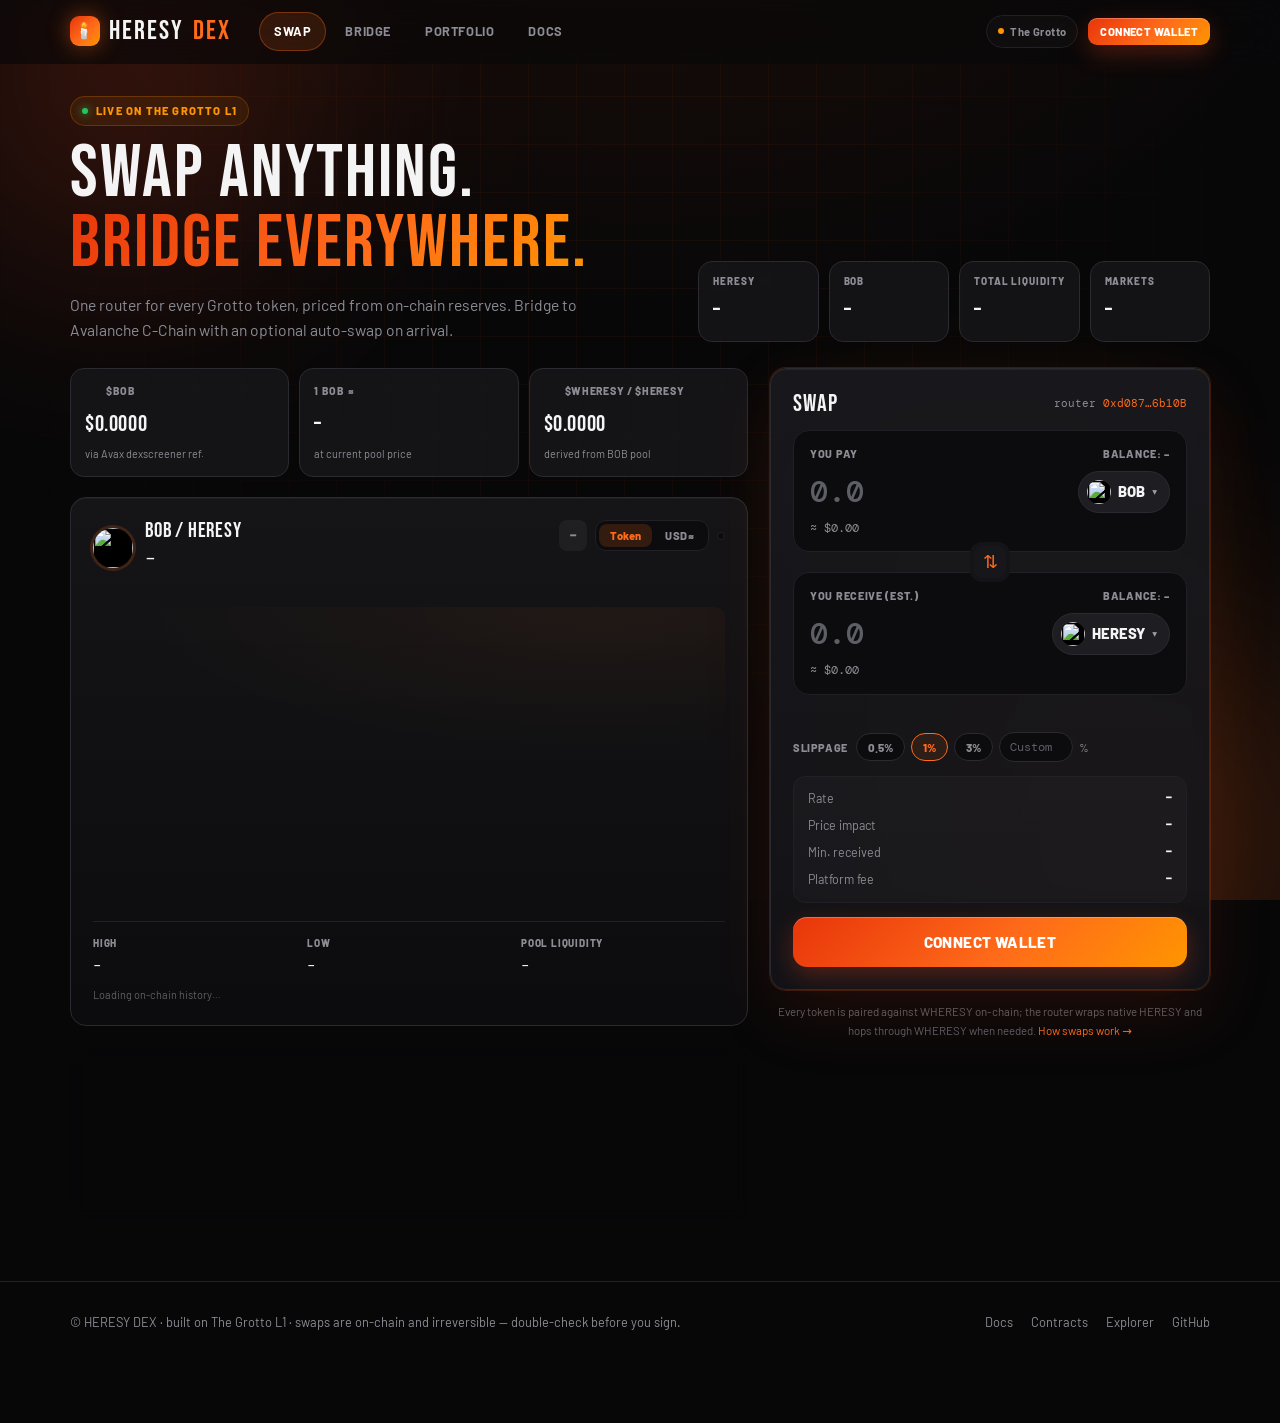
==== commit 087e8e51: "Dexscreener-style candle chart; fix $0.00/– price fallbacks" ====
--- a/index.html
+++ b/index.html
@@ -16,8 +16,6 @@
 <link rel="stylesheet" href="assets/css/app.css"/>
 <script src="https://cdnjs.cloudflare.com/ajax/libs/ethers/6.7.0/ethers.umd.min.js"></script>
 <script>window.ethers||document.write('<script src="https://cdn.jsdelivr.net/npm/ethers@6.7.0/dist/ethers.umd.min.js"><\/script>')</script>
-<script src="https://cdnjs.cloudflare.com/ajax/libs/Chart.js/4.4.4/chart.umd.min.js"></script>
-<script>window.Chart||document.write('<script src="https://cdn.jsdelivr.net/npm/chart.js@4.4.4/dist/chart.umd.min.js"><\/script>')</script>
 </head>
 <body>
 <div id="bg-fx">
--- a/assets/css/app.css
+++ b/assets/css/app.css
@@ -171,3 +171,10 @@
 .chain-tag{font-size:.56rem;font-weight:800;letter-spacing:.5px;text-transform:uppercase;padding:1px 6px;border-radius:999px;margin-left:6px;vertical-align:middle;}
 .chain-tag.grotto{color:var(--orange);background:rgba(255,107,26,.12);} .chain-tag.avalanche{color:#ff6b6b;background:rgba(255,80,80,.12);}
 .c-note{font-size:.7rem;color:var(--faint);margin-top:2px;font-weight:400;}
+
+/* ---- Dexscreener-style candle chart (canvas) ---- */
+.chart-card{background:linear-gradient(180deg,rgba(255,255,255,.035),rgba(255,255,255,0)) , var(--ink, #0E0E10);}
+.chart-wrap{cursor:crosshair;border-radius:10px;overflow:hidden;background:radial-gradient(120% 80% at 80% 0%,rgba(255,107,26,.06),transparent 60%);}
+#price-chart{position:absolute;inset:0;width:100%;height:100%;display:block;touch-action:pan-y;}
+.chart-tab.active img{box-shadow:0 0 0 2px rgba(255,149,0,.35);}
+.chart-change{transition:background .3s ease,color .3s ease;}
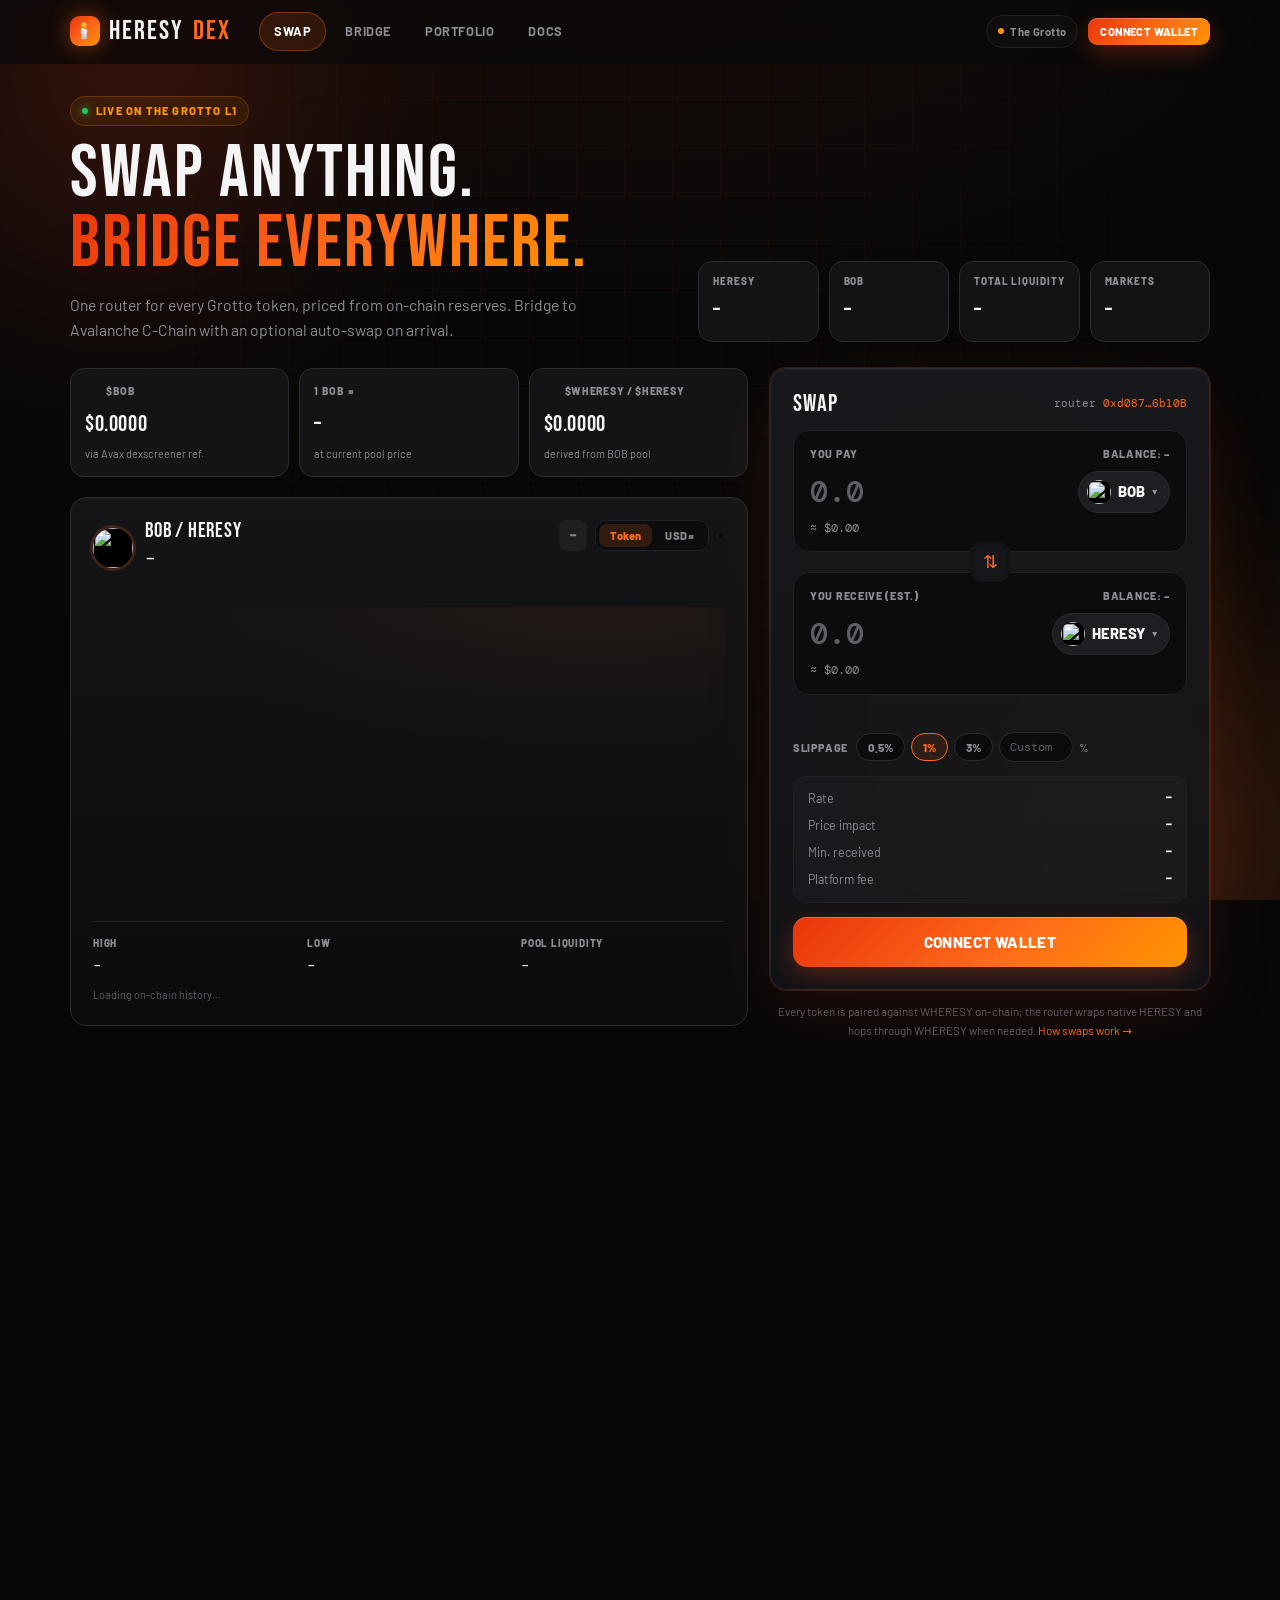
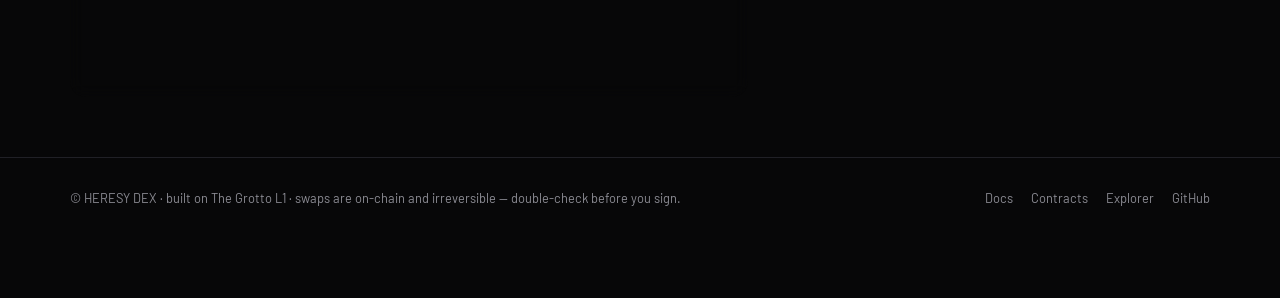
==== commit 00a211cd: "Token details panel: 24h volume/txns/makers, buy-sell pressure, liquidity, FDV, supply, addresses, r" ====
--- a/index.html
+++ b/index.html
@@ -119,6 +119,35 @@
         </div>
         <div class="chart-foot" id="chart-status">Loading on-chain history…</div>
       </div>
+      <div class="card details-card" id="details-card">
+        <div class="table-head">
+          <div><h3 id="det-title">Token details</h3><div class="section-sub" id="det-sub"></div></div>
+        </div>
+        <div class="det-grid">
+          <div class="det-tile"><div class="k">Price (USD)</div><div class="v" id="det-price-usd">–</div></div>
+          <div class="det-tile"><div class="k">Price (HERESY)</div><div class="v" id="det-price-whe">–</div></div>
+          <div class="det-tile"><div class="k">24h volume</div><div class="v" id="det-vol">–</div></div>
+          <div class="det-tile"><div class="k">24h txns</div><div class="v" id="det-txns">–</div></div>
+          <div class="det-tile"><div class="k">Liquidity</div><div class="v" id="det-liq">–</div></div>
+          <div class="det-tile"><div class="k">FDV</div><div class="v" id="det-fdv">–</div></div>
+          <div class="det-tile"><div class="k">Makers 24h</div><div class="v" id="det-makers">–</div></div>
+          <div class="det-tile"><div class="k">Total supply</div><div class="v" id="det-supply">–</div></div>
+        </div>
+        <div class="buy-pressure">
+          <div class="bp-labels"><span class="up" id="det-buys">Buys –</span><span class="down" id="det-sells">Sells –</span></div>
+          <div class="bp-bar"><div class="bp-buy" id="det-bp"></div></div>
+          <div class="bp-labels small"><span id="det-buyvol">Buy vol –</span><span id="det-sellvol">Sell vol –</span></div>
+        </div>
+        <div class="det-addrs" id="det-addrs"></div>
+        <h4 class="det-h">Recent trades</h4>
+        <div class="table-wrap">
+          <table class="markets trades" id="trades-table">
+            <thead><tr><th>Time</th><th>Type</th><th class="num">Price</th><th class="num">Amount</th><th class="num">Value</th><th class="hide-sm">Maker</th><th></th></tr></thead>
+            <tbody id="trades-body"><tr><td colspan="7" class="portfolio-empty">Loading trades…</td></tr></tbody>
+          </table>
+        </div>
+      </div>
+
 
       <div class="card">
         <div class="table-head">
@@ -475,6 +504,7 @@
 <script src="assets/js/swap.js"></script>
 <script src="assets/js/bridge.js"></script>
 <script src="assets/js/chart.js"></script>
+<script src="assets/js/details.js"></script>
 <script src="assets/js/markets.js"></script>
 <script src="assets/js/portfolio.js"></script>
 <script src="assets/js/main.js"></script>
--- a/assets/css/app.css
+++ b/assets/css/app.css
@@ -178,3 +178,20 @@
 #price-chart{position:absolute;inset:0;width:100%;height:100%;display:block;touch-action:pan-y;}
 .chart-tab.active img{box-shadow:0 0 0 2px rgba(255,149,0,.35);}
 .chart-change{transition:background .3s ease,color .3s ease;}
+
+/* ---- token details panel ---- */
+.details-card{margin-top:16px;}
+.det-grid{display:grid;grid-template-columns:repeat(4,1fr);gap:10px;margin-bottom:14px;}
+.det-tile{background:var(--ink);border:1px solid var(--border-soft);border-radius:10px;padding:10px 12px;}
+.det-tile .k{font-size:.6rem;font-weight:800;letter-spacing:.8px;text-transform:uppercase;color:var(--muted);}
+.det-tile .v{font-family:var(--font-mono);font-size:.9rem;margin-top:3px;word-break:break-word;}
+.buy-pressure{margin:6px 0 14px;}
+.bp-labels{display:flex;justify-content:space-between;font-family:var(--font-mono);font-size:.75rem;}
+.bp-labels.small{font-size:.66rem;color:var(--muted);margin-top:4px;}
+.bp-bar{height:8px;border-radius:99px;background:rgba(255,74,28,.35);overflow:hidden;margin:6px 0;}
+.bp-buy{height:100%;width:50%;background:linear-gradient(90deg,#16a34a,#22C55E);transition:width .8s cubic-bezier(.2,.8,.2,1);}
+.det-addrs{display:flex;flex-direction:column;gap:6px;font-size:.78rem;margin-bottom:12px;}
+.det-addrs .k{color:var(--muted);font-weight:700;margin-right:6px;}
+.det-h{font-family:var(--font-display);letter-spacing:.8px;margin:6px 0 8px;font-size:1rem;}
+#trades-table td{white-space:nowrap;font-size:.8rem;}
+@media (max-width:640px){ .det-grid{grid-template-columns:repeat(2,1fr);} }
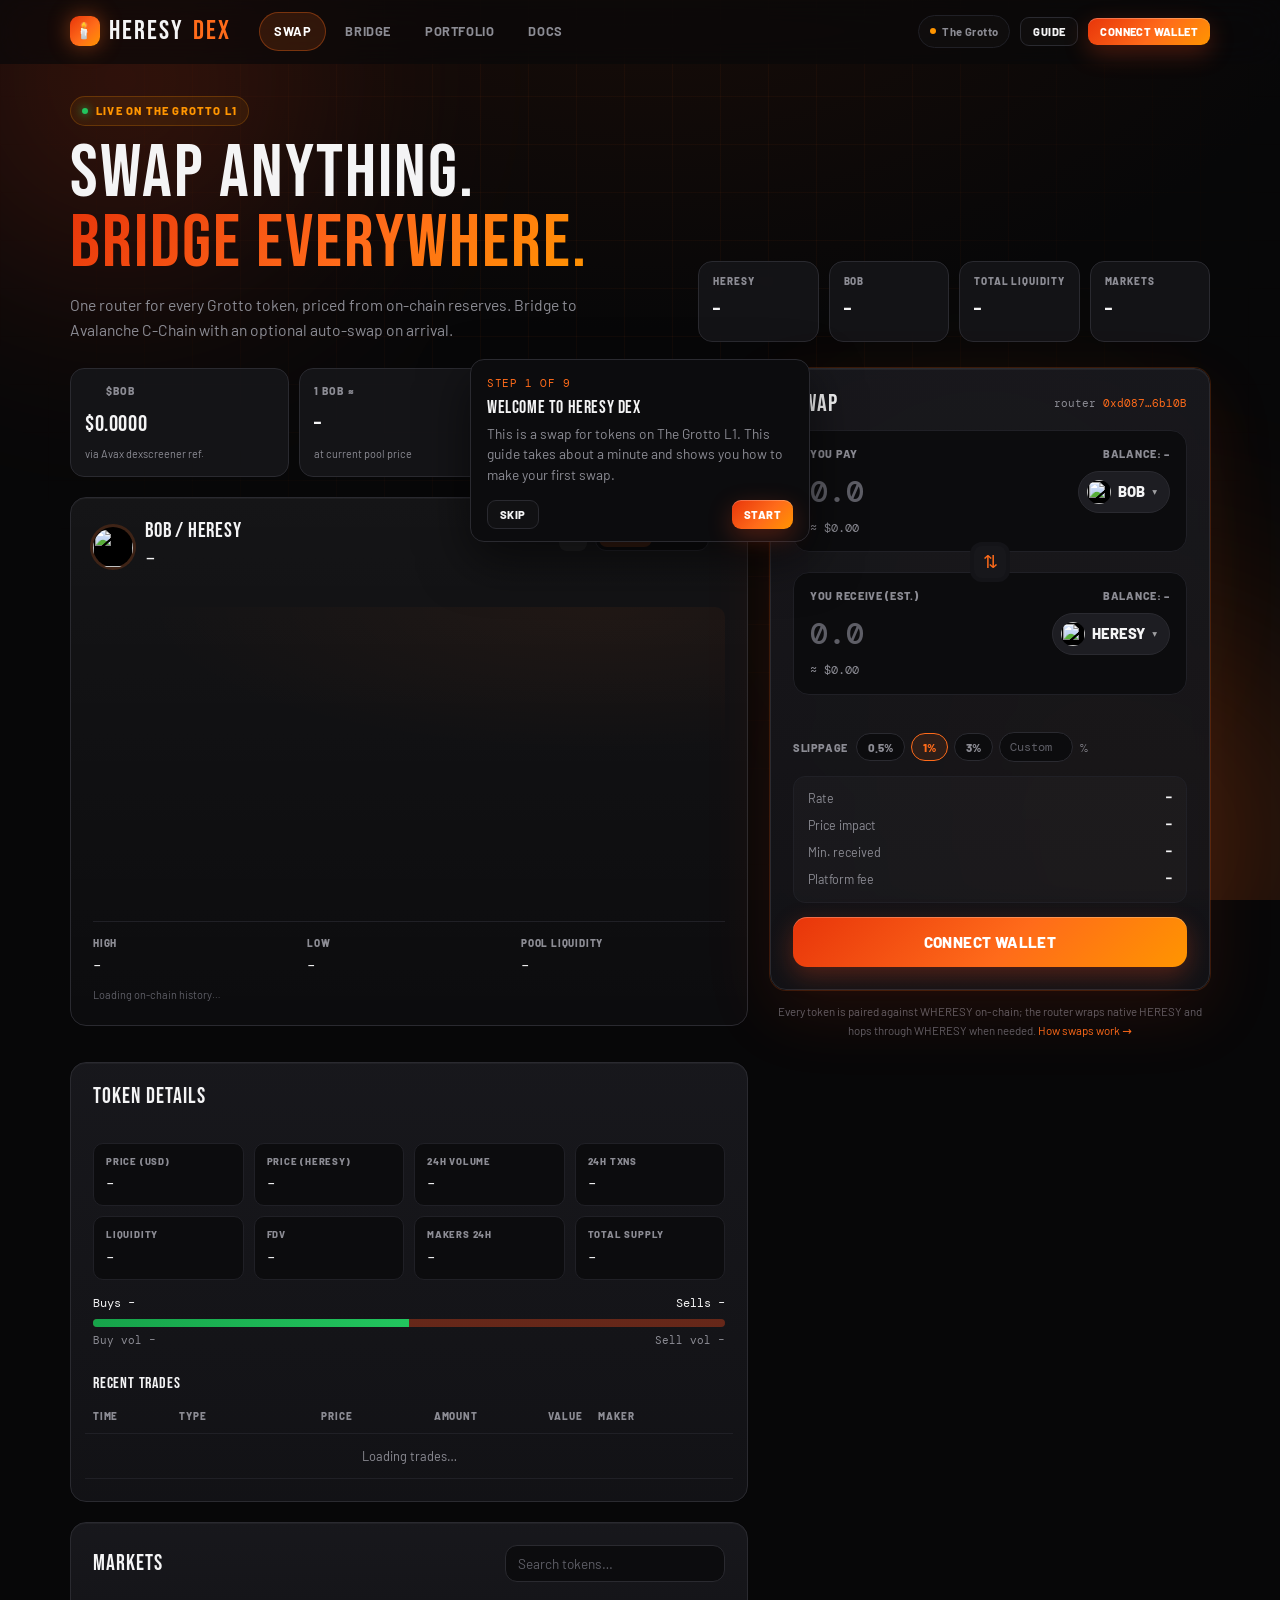
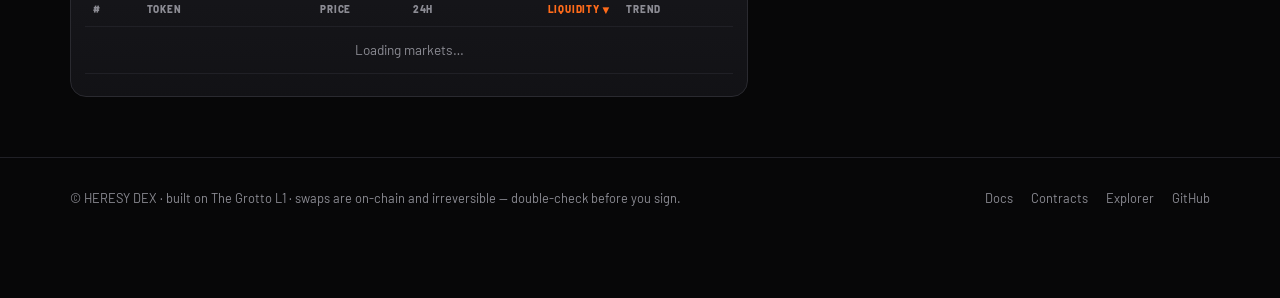
==== commit c99eae5e: "Add new-user guided tour (auto on first visit, Guide button to replay)" ====
--- a/index.html
+++ b/index.html
@@ -37,6 +37,7 @@
     <div class="nav-right">
       <span class="net-pill"><i></i>The Grotto</span>
       <span class="nav-addr" id="nav-addr"></span>
+      <button class="btn btn-ghost btn-sm" onclick="startTour()" title="Replay the guide">Guide</button>
       <button class="btn btn-primary btn-sm" id="btn-connect" onclick="connectWallet()">Connect Wallet</button>
     </div>
   </div>
@@ -508,5 +509,6 @@
 <script src="assets/js/markets.js"></script>
 <script src="assets/js/portfolio.js"></script>
 <script src="assets/js/main.js"></script>
+<script src="assets/js/tour.js"></script>
 </body>
 </html>
--- a/assets/css/app.css
+++ b/assets/css/app.css
@@ -195,3 +195,16 @@
 .det-h{font-family:var(--font-display);letter-spacing:.8px;margin:6px 0 8px;font-size:1rem;}
 #trades-table td{white-space:nowrap;font-size:.8rem;}
 @media (max-width:640px){ .det-grid{grid-template-columns:repeat(2,1fr);} }
+
+/* ---- new-user tour ---- */
+#tour-root{position:fixed;inset:0;z-index:9000;pointer-events:none;display:none;}
+#tour-root.on{display:block;}
+#tour-root.on::before{content:"";position:fixed;inset:0;background:transparent;}
+.tour-spot{position:fixed;display:none;border-radius:14px;box-shadow:0 0 0 9999px rgba(4,4,6,.74),0 0 0 2px var(--orange),0 0 28px rgba(255,149,0,.35);transition:left .35s ease,top .35s ease,width .35s ease,height .35s ease;pointer-events:none;}
+.tour-card{position:fixed;width:min(340px,92vw);background:var(--ink,#0E0E10);border:1px solid var(--border,#2E2E33);border-radius:14px;padding:16px 16px 12px;box-shadow:0 18px 50px rgba(0,0,0,.55);pointer-events:auto;transition:top .35s ease,left .35s ease;animation:tourIn .3s ease;}
+.tour-progress{font-family:var(--font-mono);font-size:.66rem;color:var(--orange);letter-spacing:.6px;text-transform:uppercase;margin-bottom:6px;}
+.tour-card h4{font-family:var(--font-display);font-size:1.15rem;letter-spacing:.6px;margin:0 0 6px;}
+.tour-card p{font-size:.86rem;line-height:1.5;color:var(--muted);margin:0 0 14px;}
+.tour-actions{display:flex;justify-content:space-between;align-items:center;gap:8px;}
+.tour-nav{display:flex;gap:6px;}
+@keyframes tourIn{from{opacity:0;transform:translateY(6px) scale(.98);}to{opacity:1;transform:none;}}
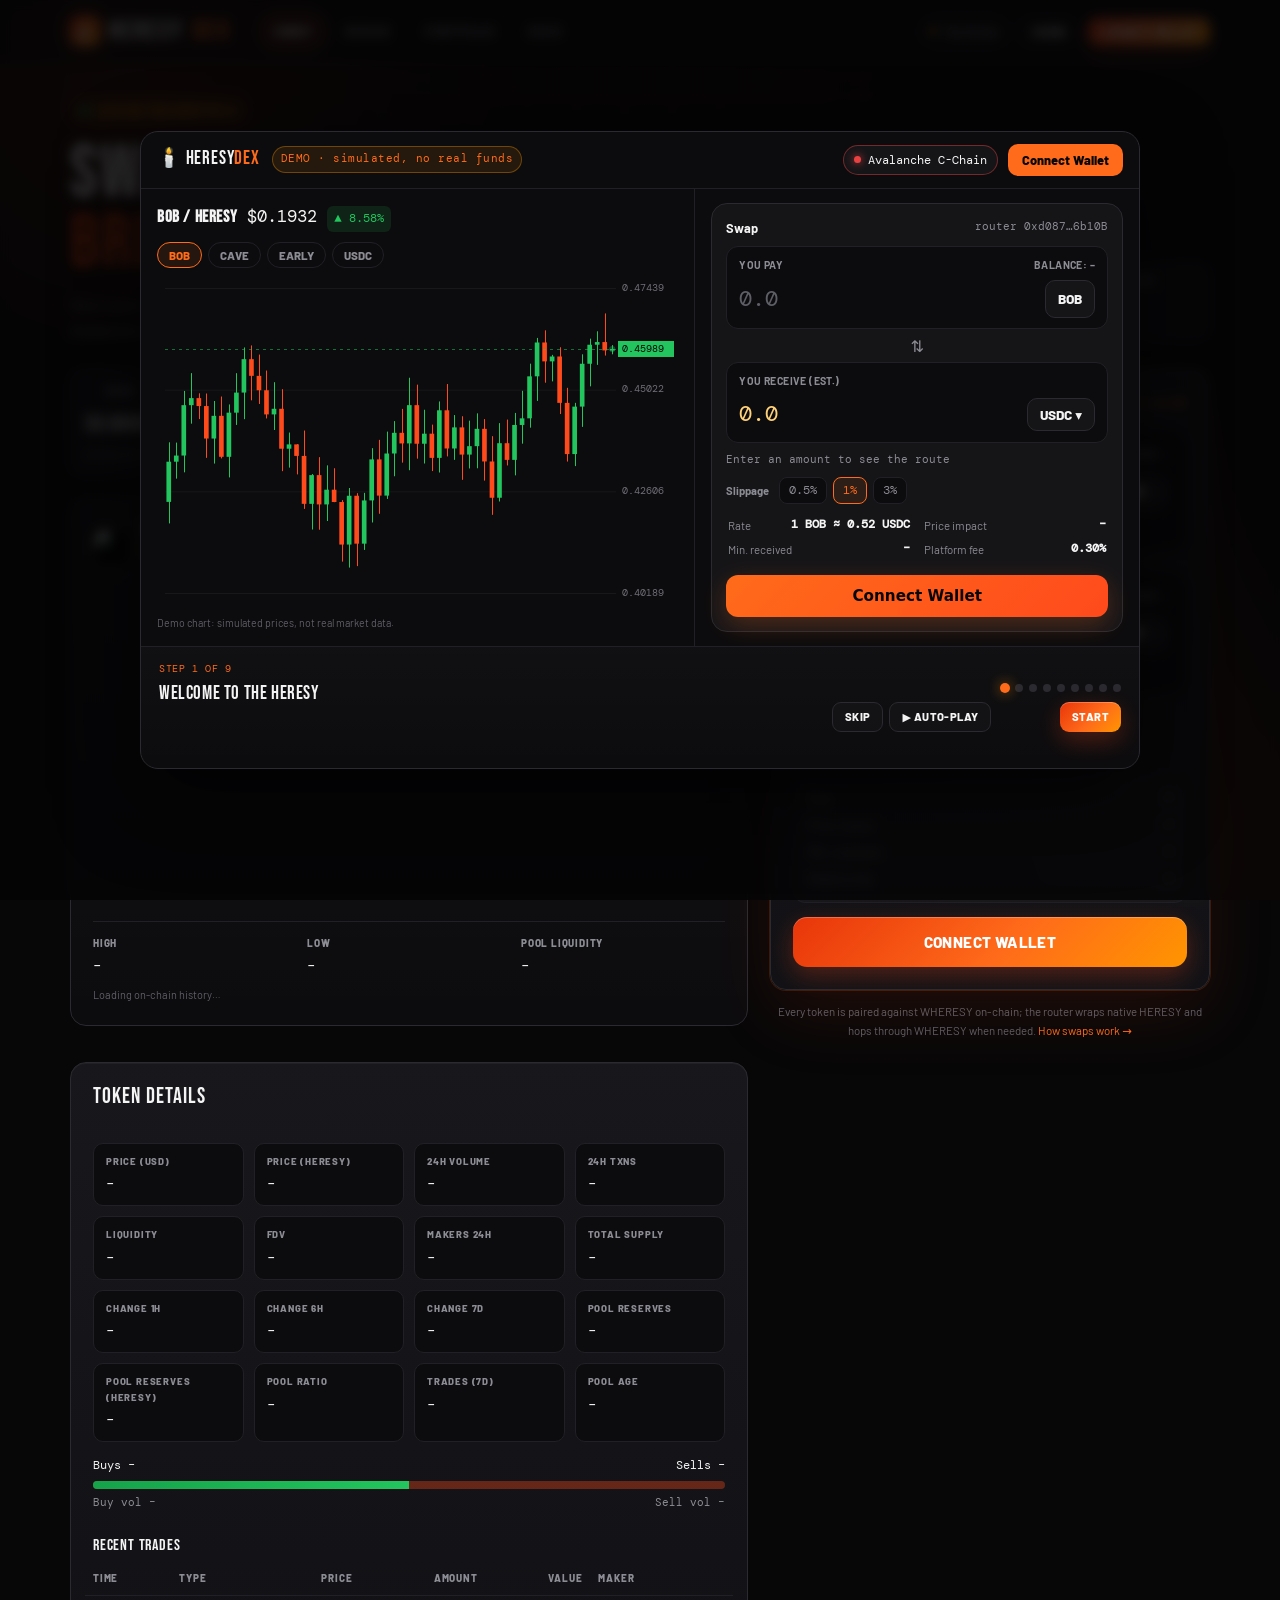
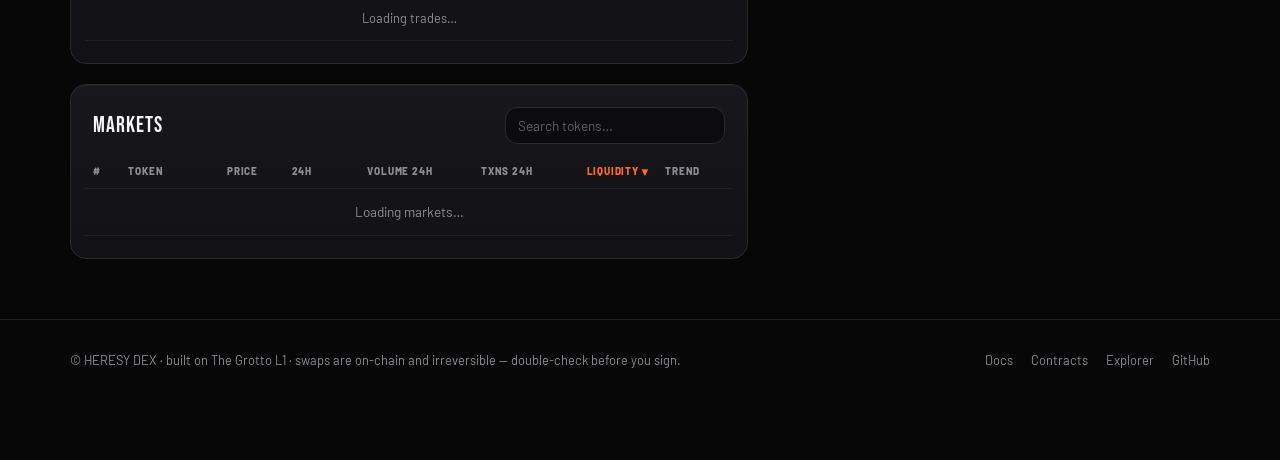
==== commit 672025a6: "UI: markets volume/txns columns, multi-window price changes, reserves, pool ratio, trade count, pool" ====
--- a/index.html
+++ b/index.html
@@ -133,6 +133,14 @@
           <div class="det-tile"><div class="k">FDV</div><div class="v" id="det-fdv">–</div></div>
           <div class="det-tile"><div class="k">Makers 24h</div><div class="v" id="det-makers">–</div></div>
           <div class="det-tile"><div class="k">Total supply</div><div class="v" id="det-supply">–</div></div>
+          <div class="det-tile"><div class="k">Change 1h</div><div class="v" id="det-ch1h">–</div></div>
+          <div class="det-tile"><div class="k">Change 6h</div><div class="v" id="det-ch6h">–</div></div>
+          <div class="det-tile"><div class="k">Change 7d</div><div class="v" id="det-ch7d">–</div></div>
+          <div class="det-tile"><div class="k">Pool reserves</div><div class="v" id="det-res-tok">–</div></div>
+          <div class="det-tile"><div class="k">Pool reserves (HERESY)</div><div class="v" id="det-res-whe">–</div></div>
+          <div class="det-tile"><div class="k">Pool ratio</div><div class="v" id="det-ratio">–</div></div>
+          <div class="det-tile"><div class="k">Trades (7d)</div><div class="v" id="det-trades7d">–</div></div>
+          <div class="det-tile"><div class="k">Pool age</div><div class="v" id="det-age">–</div></div>
         </div>
         <div class="buy-pressure">
           <div class="bp-labels"><span class="up" id="det-buys">Buys –</span><span class="down" id="det-sells">Sells –</span></div>
@@ -162,10 +170,12 @@
               <th data-sort="name" onclick="sortMarkets('name')">Token</th>
               <th class="num" data-sort="price" onclick="sortMarkets('price')">Price</th>
               <th class="num" data-sort="chg" onclick="sortMarkets('chg')">24h</th>
+              <th class="num hide-sm" data-sort="vol" onclick="sortMarkets('vol')">Volume 24h</th>
+              <th class="num hide-sm" data-sort="txns" onclick="sortMarkets('txns')">Txns 24h</th>
               <th class="num hide-sm sorted" data-sort="liq" data-dir="▼" onclick="sortMarkets('liq')">Liquidity</th>
               <th class="hide-sm">Trend</th>
             </tr></thead>
-            <tbody id="markets-body"><tr><td colspan="6" class="portfolio-empty">Loading markets…</td></tr></tbody>
+            <tbody id="markets-body"><tr><td colspan="8" class="portfolio-empty">Loading markets…</td></tr></tbody>
           </table>
         </div>
       </div>
--- a/assets/css/app.css
+++ b/assets/css/app.css
@@ -208,3 +208,123 @@
 .tour-actions{display:flex;justify-content:space-between;align-items:center;gap:8px;}
 .tour-nav{display:flex;gap:6px;}
 @keyframes tourIn{from{opacity:0;transform:translateY(6px) scale(.98);}to{opacity:1;transform:none;}}
+
+/* ---- animated tour demo ---- */
+.tour-spot{transition:left .6s cubic-bezier(.2,.8,.2,1),top .6s cubic-bezier(.2,.8,.2,1),width .6s cubic-bezier(.2,.8,.2,1),height .6s cubic-bezier(.2,.8,.2,1),opacity .4s ease;opacity:0;}
+.tour-spot.on{opacity:1;animation:tourPulse 2.4s ease-in-out infinite;}
+@keyframes tourPulse{0%,100%{box-shadow:0 0 0 9999px rgba(4,4,6,.74),0 0 0 2px var(--orange),0 0 22px rgba(255,149,0,.30);}50%{box-shadow:0 0 0 9999px rgba(4,4,6,.74),0 0 0 2px var(--orange),0 0 40px rgba(255,149,0,.55);}}
+.tour-cursor{position:fixed;width:22px;height:22px;pointer-events:none;opacity:0;transform:translate(-3px,-3px);transition:left .8s cubic-bezier(.45,.05,.2,1),top .8s cubic-bezier(.45,.05,.2,1),opacity .3s ease,transform .15s ease;filter:drop-shadow(0 2px 4px rgba(0,0,0,.5));}
+.tour-cursor.on{opacity:1;}
+.tour-cursor.press{transform:translate(-3px,-3px) scale(.82);}
+.tour-ripple{position:fixed;width:18px;height:18px;margin:-9px 0 0 -9px;border-radius:50%;border:2px solid var(--orange);pointer-events:none;animation:tourRipple .7s ease-out forwards;}
+@keyframes tourRipple{from{transform:scale(.4);opacity:.9;}to{transform:scale(4.2);opacity:0;}}
+.tour-ghost{position:fixed;display:none;min-width:44px;padding:5px 10px;border-radius:8px;background:rgba(14,14,16,.96);border:1px solid var(--orange);color:var(--text,#F4F4F5);font-family:var(--font-mono);font-size:.9rem;pointer-events:none;box-shadow:0 8px 24px rgba(0,0,0,.45);}
+.tour-ghost.on{display:block;animation:tourIn .25s ease;}
+.tour-ghost::after{content:"";position:absolute;left:18px;bottom:-6px;width:10px;height:10px;background:rgba(14,14,16,.96);border-right:1px solid var(--orange);border-bottom:1px solid var(--orange);transform:rotate(45deg);}
+.tour-pressed{transform:scale(.97);transition:transform .12s ease;}
+.tour-bar{height:3px;border-radius:99px;background:rgba(255,255,255,.07);overflow:hidden;margin:-4px -4px 10px;}
+.tour-bar span{display:block;height:100%;width:0;background:linear-gradient(90deg,var(--orange),#FF4A1C);}
+#tour-body{min-height:3.2em;}
+.tour-confetti{position:fixed;width:8px;height:12px;border-radius:2px;pointer-events:none;opacity:0;animation:tourConfetti 1.5s cubic-bezier(.15,.7,.3,1) forwards;}
+@keyframes tourConfetti{0%{transform:translate(0,0) rotate(0);opacity:1;}60%{opacity:1;}100%{transform:translate(var(--dx),calc(var(--dy) + 340px)) rotate(var(--rot));opacity:0;}}
+#tour-auto{white-space:nowrap;}
+
+/* ---- simulated guide demo ---- */
+#tour-root{position:fixed;inset:0;z-index:9000;display:none;align-items:center;justify-content:center;padding:14px;background:rgba(4,4,6,.82);backdrop-filter:blur(6px);-webkit-backdrop-filter:blur(6px);pointer-events:auto;}
+#tour-root.on{display:flex;animation:gdFade .3s ease;}
+@keyframes gdFade{from{opacity:0}to{opacity:1}}
+.gd-frame{position:relative;width:min(1000px,100%);max-height:calc(100vh - 28px);display:flex;flex-direction:column;background:var(--ink,#0E0E10);border:1px solid var(--border,#2E2E33);border-radius:18px;overflow:hidden;box-shadow:0 30px 80px rgba(0,0,0,.6);}
+.gd-top{display:flex;align-items:center;gap:12px;padding:12px 16px;border-bottom:1px solid var(--border-soft,#222);flex-wrap:wrap;}
+.gd-logo{font-family:var(--font-display);font-size:1.2rem;letter-spacing:.8px;}
+.gd-logo span{color:var(--orange);}
+.gd-demo-tag{font-family:var(--font-mono);font-size:.66rem;letter-spacing:.5px;color:var(--orange);background:rgba(255,149,0,.1);border:1px solid rgba(255,149,0,.35);padding:4px 8px;border-radius:999px;}
+.gd-top-r{margin-left:auto;display:flex;align-items:center;gap:10px;}
+.gd-net{display:flex;align-items:center;gap:7px;font-family:var(--font-mono);font-size:.74rem;background:var(--ink-2,#151518);border:1px solid var(--border,#2E2E33);color:var(--text,#F4F4F5);padding:6px 10px;border-radius:999px;cursor:default;transition:all .4s ease;}
+.gd-net i{width:7px;height:7px;border-radius:50%;background:#E84142;box-shadow:0 0 8px #E84142;transition:all .4s;}
+.gd-net.grotto i{background:#22C55E;box-shadow:0 0 8px #22C55E;}
+.gd-net.grotto{border-color:rgba(34,197,94,.45);}
+.gd-net.avax{border-color:rgba(232,65,66,.45);}
+.gd-connect{font-family:var(--font-body);font-weight:800;font-size:.8rem;background:var(--orange);color:#070708;border:0;padding:8px 14px;border-radius:10px;animation:gdGlow 2s ease-in-out infinite;}
+@keyframes gdGlow{0%,100%{box-shadow:0 0 0 0 rgba(255,149,0,.45)}50%{box-shadow:0 0 0 8px rgba(255,149,0,0)}}
+.gd-addr{font-family:var(--font-mono);font-size:.78rem;background:rgba(34,197,94,.12);color:#22C55E;border:1px solid rgba(34,197,94,.35);padding:6px 10px;border-radius:999px;animation:gdIn .4s ease;}
+@keyframes gdIn{from{opacity:0;transform:translateY(-4px)}to{opacity:1;transform:none}}
+.gd-body{display:grid;grid-template-columns:1.25fr 1fr;gap:0;min-height:0;flex:1;overflow:auto;}
+.gd-left{padding:14px 16px;border-right:1px solid var(--border-soft,#222);min-width:0;display:flex;flex-direction:column;}
+.gd-chart-head{display:flex;align-items:baseline;gap:10px;flex-wrap:wrap;}
+.gd-chart-head b{font-family:var(--font-display);font-size:1.05rem;letter-spacing:.6px;}
+.gd-chart-head #gd-px{font-family:var(--font-mono);font-size:1.05rem;}
+.gd-chart-head #gd-chg{font-family:var(--font-mono);font-size:.78rem;padding:3px 7px;border-radius:6px;}
+.gd-chart-head #gd-chg.up{color:#22C55E;background:rgba(34,197,94,.12);}
+.gd-chart-head #gd-chg.down{color:#FF4A1C;background:rgba(255,74,28,.12);}
+.gd-tabs{display:flex;gap:6px;margin:10px 0;flex-wrap:wrap;}
+.gd-tab{font-family:var(--font-body);font-weight:800;font-size:.72rem;background:var(--ink,#0E0E10);border:1px solid var(--border-soft,#222);color:var(--muted);padding:5px 11px;border-radius:999px;transition:all .25s;}
+.gd-tab.on{border-color:var(--orange);color:var(--orange);background:rgba(255,107,26,.1);}
+.gd-chart-wrap{position:relative;flex:1;min-height:230px;}
+#gd-canvas{position:absolute;inset:0;width:100%;height:100%;display:block;}
+.gd-hint{font-size:.66rem;color:var(--faint,#555);margin-top:6px;}
+.gd-card-wrap{padding:14px 16px;min-width:0;}
+.gd-card{position:relative;background:var(--ink-2,#151518);border:1px solid var(--border,#2E2E33);border-radius:16px;padding:14px;display:flex;flex-direction:column;gap:8px;}
+.gd-warn{font-size:.74rem;color:#FFB020;background:rgba(255,176,32,.1);border:1px solid rgba(255,176,32,.35);padding:7px 10px;border-radius:10px;animation:gdIn .3s ease;}
+.gd-head{display:flex;justify-content:space-between;align-items:center;font-size:.8rem;}
+.gd-head span{font-family:var(--font-mono);font-size:.66rem;color:var(--muted);}
+.gd-io{background:var(--ink,#0E0E10);border:1px solid var(--border-soft,#222);border-radius:12px;padding:10px 12px;}
+.gd-io-top{display:flex;justify-content:space-between;font-size:.66rem;color:var(--muted);font-weight:700;letter-spacing:.4px;text-transform:uppercase;}
+.gd-io-row{display:flex;align-items:center;gap:10px;margin-top:6px;position:relative;}
+.gd-input{flex:1;font-family:var(--font-mono);font-size:1.4rem;min-height:34px;color:var(--text,#F4F4F5);word-break:break-all;}
+.gd-input .ph{color:var(--faint,#555);}
+.gd-input.out{color:#FFD27A;}
+.gd-pick{font-family:var(--font-body);font-weight:800;font-size:.85rem;background:var(--ink-2,#151518);border:1px solid var(--border,#2E2E33);color:var(--text,#F4F4F5);padding:7px 12px;border-radius:10px;cursor:default;}
+.gd-pick.open{border-color:var(--orange);}
+.gd-menu{position:absolute;right:0;top:calc(100% + 6px);z-index:5;background:var(--ink-2,#151518);border:1px solid var(--border,#2E2E33);border-radius:12px;padding:6px;display:flex;flex-direction:column;gap:4px;min-width:120px;box-shadow:0 14px 34px rgba(0,0,0,.5);animation:gdIn .25s ease;}
+.gd-menu button{font-family:var(--font-body);font-weight:800;font-size:.8rem;text-align:left;background:transparent;border:0;color:var(--text,#F4F4F5);padding:7px 9px;border-radius:8px;}
+.gd-flip{align-self:center;color:var(--muted);font-size:1rem;margin:-4px 0;}
+.gd-route{font-size:.7rem;color:var(--muted);font-family:var(--font-mono);min-height:1em;}
+.gd-slip{display:flex;align-items:center;gap:6px;font-size:.7rem;color:var(--muted);}
+.gd-slip span{margin-right:4px;font-weight:700;}
+.gd-slip button{font-family:var(--font-mono);font-size:.72rem;background:var(--ink,#0E0E10);border:1px solid var(--border-soft,#222);color:var(--muted);padding:5px 9px;border-radius:8px;transition:all .25s;}
+.gd-slip button.on{border-color:var(--orange);color:var(--orange);background:rgba(255,107,26,.1);}
+.gd-details{display:grid;grid-template-columns:1fr 1fr;gap:6px 14px;font-size:.72rem;padding:4px 2px;}
+.gd-details div{display:flex;justify-content:space-between;gap:6px;}
+.gd-details span{color:var(--muted);}
+.gd-details b{font-family:var(--font-mono);font-weight:600;text-align:right;}
+.gd-cta{margin-top:4px;width:100%;font-family:var(--font-body);font-weight:900;font-size:.95rem;background:linear-gradient(135deg,var(--orange),#FF4A1C);color:#070708;border:0;padding:12px;border-radius:12px;box-shadow:0 8px 26px rgba(255,107,26,.25);transition:transform .15s,opacity .2s;}
+.gd-cta.busy{opacity:.7;animation:gdPulse 1s ease-in-out infinite;}
+@keyframes gdPulse{0%,100%{opacity:.55}50%{opacity:1}}
+.gd-modal-host{position:absolute;inset:0;pointer-events:none;}
+.gd-modal-bg{position:absolute;inset:0;background:rgba(0,0,0,.55);display:flex;align-items:center;justify-content:center;animation:gdFade .2s ease;z-index:20;pointer-events:auto;}
+.gd-modal{width:min(360px,90%);background:var(--ink-2,#151518);border:1px solid var(--border,#2E2E33);border-radius:16px;padding:18px;box-shadow:0 24px 60px rgba(0,0,0,.6);animation:gdPop .3s cubic-bezier(.2,.9,.3,1.2);display:flex;flex-direction:column;gap:10px;}
+@keyframes gdPop{from{opacity:0;transform:scale(.94) translateY(6px)}to{opacity:1;transform:none}}
+.gd-modal h4{font-family:var(--font-display);font-size:1.15rem;letter-spacing:.6px;margin:0;}
+.gd-modal p{font-size:.8rem;color:var(--muted);margin:0;line-height:1.5;}
+.gd-modal p b{color:var(--text,#F4F4F5);}
+.gd-opt{display:flex;align-items:center;gap:10px;font-family:var(--font-body);font-weight:800;font-size:.85rem;background:var(--ink,#0E0E10);border:1px solid var(--border,#2E2E33);color:var(--text,#F4F4F5);padding:11px 12px;border-radius:12px;text-align:left;}
+.gd-opt small{margin-left:auto;font-weight:600;color:var(--muted);font-size:.66rem;}
+.gd-btn-pri{font-family:var(--font-body);font-weight:900;background:var(--orange);color:#070708;border:0;padding:11px;border-radius:12px;}
+.gd-spin{width:34px;height:34px;border-radius:50%;border:3px solid rgba(255,149,0,.2);border-top-color:var(--orange);animation:gdSpin .8s linear infinite;margin:6px auto;}
+@keyframes gdSpin{to{transform:rotate(360deg)}}
+.gd-toast{position:absolute;left:50%;bottom:150px;transform:translateX(-50%);z-index:30;background:rgba(14,14,16,.97);border:1px solid rgba(34,197,94,.45);color:#E6FFF0;font-family:var(--font-mono);font-size:.76rem;padding:9px 14px;border-radius:10px;white-space:nowrap;max-width:92%;overflow:hidden;text-overflow:ellipsis;animation:gdPop .3s ease;box-shadow:0 12px 30px rgba(0,0,0,.5);}
+.gd-narr{display:flex;align-items:center;justify-content:space-between;gap:16px;flex-wrap:wrap;padding:14px 18px;border-top:1px solid var(--border-soft,#222);background:linear-gradient(180deg,rgba(255,255,255,.02),transparent);}
+.gd-narr-text{min-width:0;flex:1;}
+.gd-step{font-family:var(--font-mono);font-size:.64rem;color:var(--orange);letter-spacing:.6px;text-transform:uppercase;}
+.gd-title{font-family:var(--font-display);font-size:1.2rem;letter-spacing:.6px;margin-top:2px;min-height:1.3em;}
+.gd-desc{font-size:.84rem;color:var(--muted);line-height:1.5;margin-top:4px;min-height:3em;}
+.gd-ctrl{display:flex;flex-direction:column;gap:10px;align-items:flex-end;}
+.gd-dots{display:flex;gap:6px;}
+.gd-dots i{width:8px;height:8px;border-radius:50%;background:var(--border,#2E2E33);transition:all .35s;}
+.gd-dots i.done{background:rgba(255,149,0,.45);}
+.gd-dots i.on{background:var(--orange);transform:scale(1.25);box-shadow:0 0 10px rgba(255,149,0,.6);}
+.gd-btns{display:flex;gap:6px;flex-wrap:wrap;justify-content:flex-end;}
+@media (max-width:720px){
+  .gd-body{grid-template-columns:1fr;}
+  .gd-left{border-right:0;border-bottom:1px solid var(--border-soft,#222);}
+  .gd-chart-wrap{min-height:190px;}
+  .gd-narr{padding:12px;}
+  .gd-ctrl{align-items:stretch;width:100%;}
+  .gd-btns{justify-content:space-between;}
+  .gd-toast{bottom:auto;top:58%;}
+}
+
+/* ---- extra market + details ---- */
+.det-tile .v.up{color:var(--success,#22C55E);} .det-tile .v.down{color:var(--red,#FF4A1C);}
+.copy-btn{font-family:var(--font-body);font-weight:800;font-size:.62rem;letter-spacing:.4px;text-transform:uppercase;background:var(--ink,#0E0E10);border:1px solid var(--border,#2E2E33);color:var(--muted);padding:3px 8px;border-radius:6px;margin-left:6px;cursor:pointer;transition:all .2s;}
+.copy-btn:hover{color:var(--orange);border-color:var(--orange);}
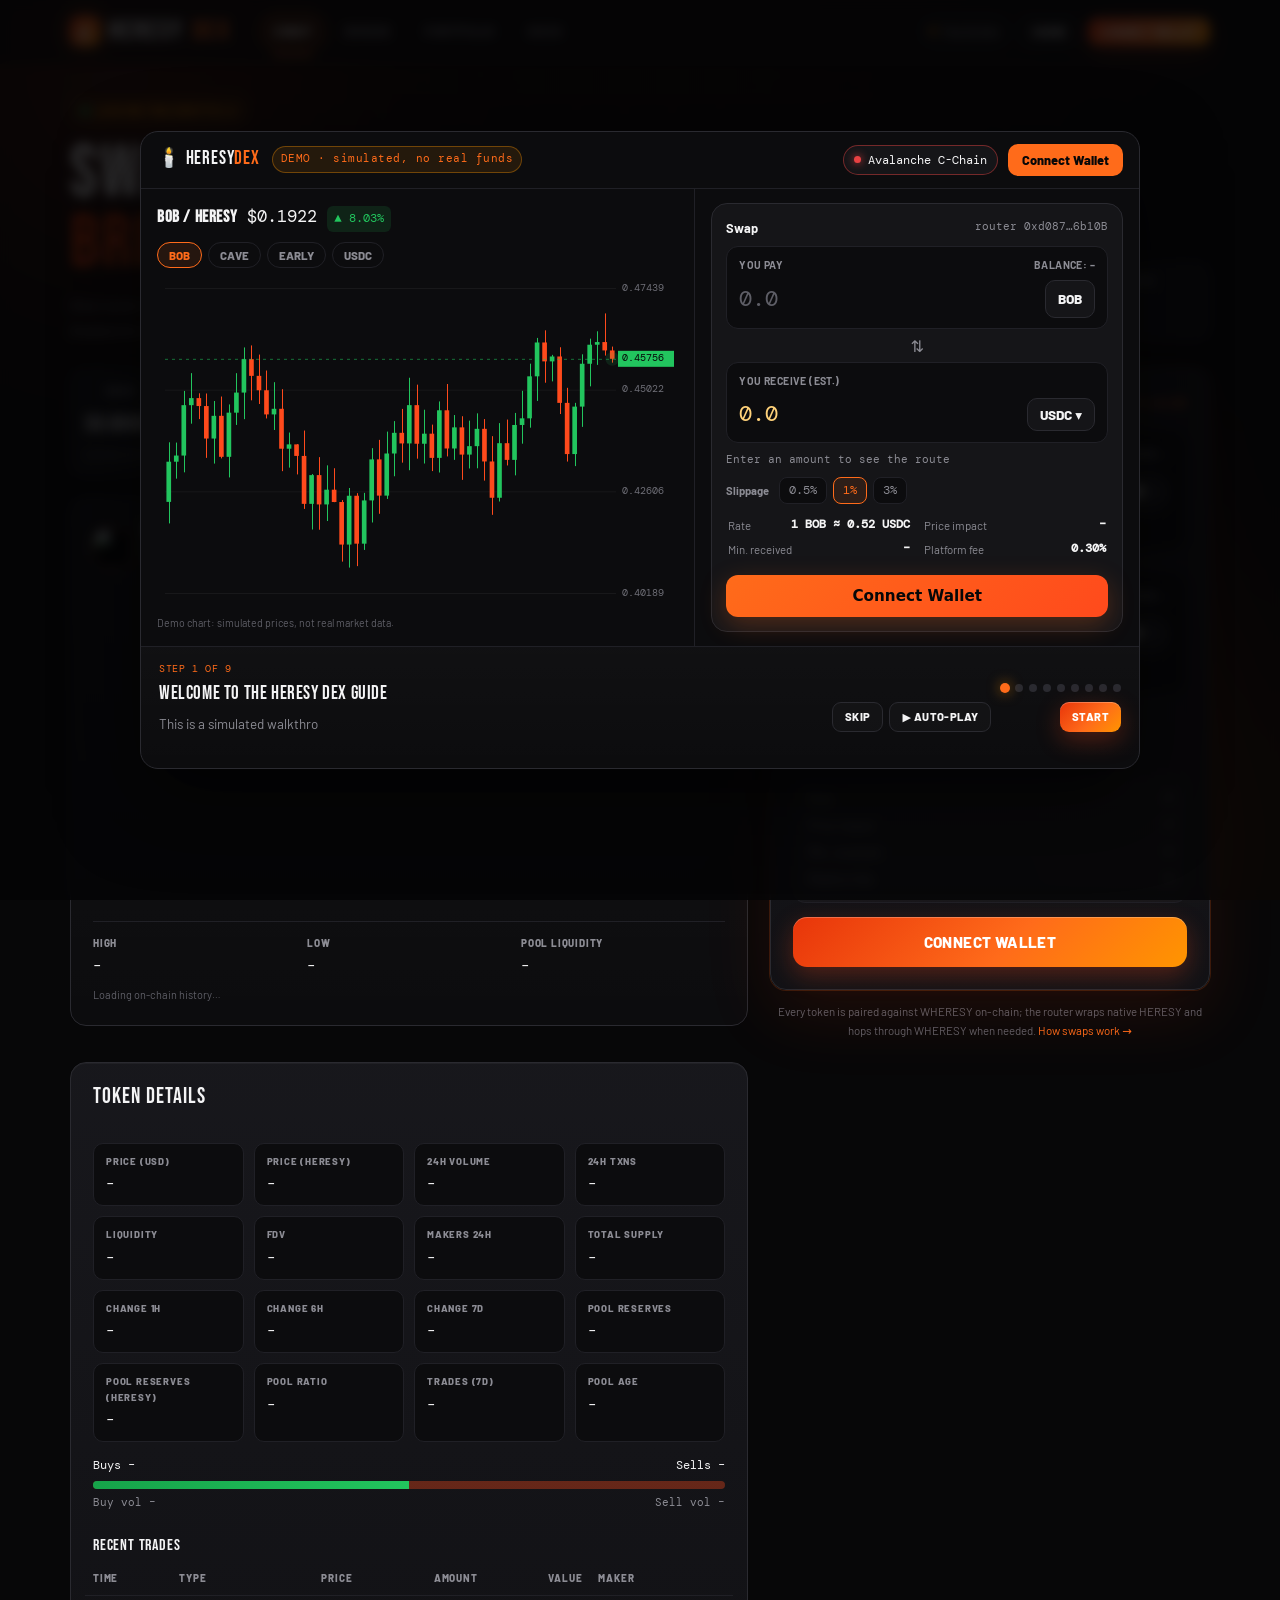
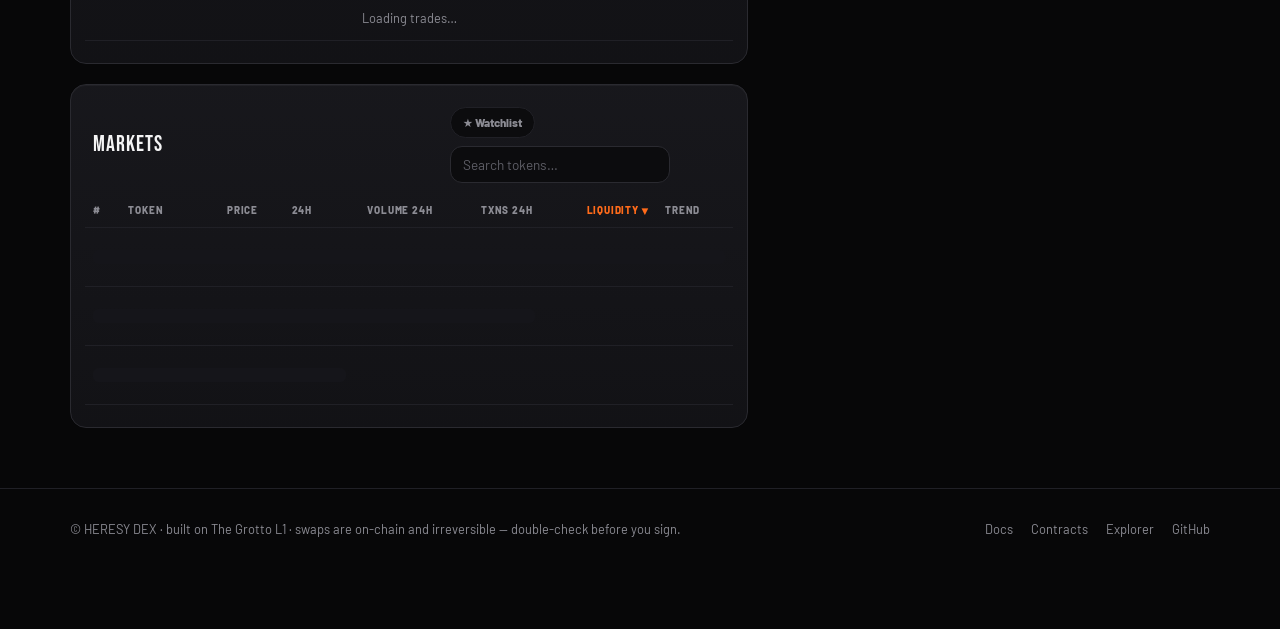
==== commit 9bd3f1c6: "Design upgrade: watchlist stars and filter, price-flash rows, skeleton loaders, glass header, focus " ====
--- a/index.html
+++ b/index.html
@@ -161,7 +161,7 @@
       <div class="card">
         <div class="table-head">
           <h3>Markets</h3>
-          <input class="search" type="search" placeholder="Search tokens…" oninput="filterMarkets(this.value)"/>
+          <div class="mk-tools"><button class="chip" id="watch-toggle" onclick="toggleWatchOnly()">★ Watchlist</button><input class="search" type="search" placeholder="Search tokens…" oninput="filterMarkets(this.value)"/></div>
         </div>
         <div class="table-wrap">
           <table class="markets" id="markets-table">
@@ -175,7 +175,7 @@
               <th class="num hide-sm sorted" data-sort="liq" data-dir="▼" onclick="sortMarkets('liq')">Liquidity</th>
               <th class="hide-sm">Trend</th>
             </tr></thead>
-            <tbody id="markets-body"><tr><td colspan="8" class="portfolio-empty">Loading markets…</td></tr></tbody>
+            <tbody id="markets-body"><tr><td colspan="8"><div class="skel"></div></td></tr><tr><td colspan="8"><div class="skel w70"></div></td></tr><tr><td colspan="8"><div class="skel w40"></div></td></tr></tbody>
           </table>
         </div>
       </div>
--- a/assets/css/app.css
+++ b/assets/css/app.css
@@ -328,3 +328,41 @@
 .det-tile .v.up{color:var(--success,#22C55E);} .det-tile .v.down{color:var(--red,#FF4A1C);}
 .copy-btn{font-family:var(--font-body);font-weight:800;font-size:.62rem;letter-spacing:.4px;text-transform:uppercase;background:var(--ink,#0E0E10);border:1px solid var(--border,#2E2E33);color:var(--muted);padding:3px 8px;border-radius:6px;margin-left:6px;cursor:pointer;transition:all .2s;}
 .copy-btn:hover{color:var(--orange);border-color:var(--orange);}
+
+/* ================= DESIGN UPGRADE: standard-DEX polish ================= */
+::selection{background:rgba(255,149,0,.35);color:#fff;}
+html{scrollbar-color:#2E2E33 transparent;}
+::-webkit-scrollbar{width:10px;height:10px;} ::-webkit-scrollbar-thumb{background:#2a2a30;border-radius:99px;border:2px solid transparent;background-clip:padding-box;} ::-webkit-scrollbar-thumb:hover{background:#3a3a42;background-clip:padding-box;}
+:focus-visible{outline:2px solid var(--orange,#FF9500);outline-offset:2px;border-radius:6px;}
+.topnav{backdrop-filter:saturate(160%) blur(14px);-webkit-backdrop-filter:saturate(160%) blur(14px);}
+.card{transition:transform .25s ease,border-color .25s ease,box-shadow .25s ease;}
+.card:hover{border-color:rgba(255,149,0,.22);}
+.price-card{transition:transform .25s ease,border-color .25s ease;}
+.price-card:hover{transform:translateY(-2px);border-color:rgba(255,149,0,.3);}
+.nav-tab{position:relative;}
+.nav-tab::after{content:"";position:absolute;left:12px;right:12px;bottom:-6px;height:2px;border-radius:2px;background:var(--orange,#FF9500);transform:scaleX(0);transition:transform .3s cubic-bezier(.2,.8,.2,1);}
+.nav-tab.active::after{transform:scaleX(1);}
+.mk-tools{display:flex;align-items:center;gap:8px;flex-wrap:wrap;}
+.chip{font-family:var(--font-body);font-weight:800;font-size:.72rem;background:var(--ink,#0E0E10);border:1px solid var(--border-soft,#222);color:var(--muted);padding:7px 12px;border-radius:999px;cursor:pointer;transition:all .2s ease;}
+.chip:hover{color:var(--text,#F4F4F5);border-color:var(--border,#2E2E33);}
+.chip.on{color:#FFD27A;border-color:rgba(255,149,0,.55);background:rgba(255,149,0,.1);}
+.star{background:none;border:0;color:#3a3a42;font-size:.95rem;padding:0 6px 0 0;cursor:pointer;transition:transform .2s ease,color .2s ease;line-height:1;}
+.star:hover{transform:scale(1.2);color:#8c8c94;}
+.star.on{color:#FFB020;text-shadow:0 0 10px rgba(255,176,32,.5);animation:starPop .35s ease;}
+@keyframes starPop{0%{transform:scale(.6)}60%{transform:scale(1.3)}100%{transform:scale(1)}}
+#markets-table tbody tr{transition:background .2s ease;}
+#markets-table tbody tr:hover{background:rgba(255,255,255,.025);}
+.flash-up td{animation:rowUp .9s ease-out;} .flash-dn td{animation:rowDn .9s ease-out;}
+@keyframes rowUp{0%{background:rgba(34,197,94,.22)}100%{background:transparent}}
+@keyframes rowDn{0%{background:rgba(255,74,28,.22)}100%{background:transparent}}
+.skel{height:14px;border-radius:6px;background:linear-gradient(90deg,#15151a 25%,#23232a 37%,#15151a 63%);background-size:400% 100%;animation:skelShine 1.4s ease infinite;margin:10px 0;}
+.skel.w70{width:70%;} .skel.w40{width:40%;}
+@keyframes skelShine{0%{background-position:100% 0}100%{background-position:-100% 0}}
+.btn{transition:transform .15s ease,box-shadow .2s ease,filter .2s ease;}
+.btn:active{transform:scale(.97);}
+.btn-primary:hover{box-shadow:0 8px 22px rgba(255,107,26,.3);filter:brightness(1.05);}
+.swap-io{transition:border-color .25s ease,box-shadow .25s ease;}
+.swap-io:focus-within{border-color:rgba(255,149,0,.45);box-shadow:0 0 0 3px rgba(255,149,0,.08);}
+.det-tile{transition:border-color .25s ease,transform .25s ease;}
+.det-tile:hover{border-color:rgba(255,149,0,.3);transform:translateY(-1px);}
+@media (prefers-reduced-motion:reduce){*,*::before,*::after{animation-duration:.01ms !important;animation-iteration-count:1 !important;transition-duration:.01ms !important;}}
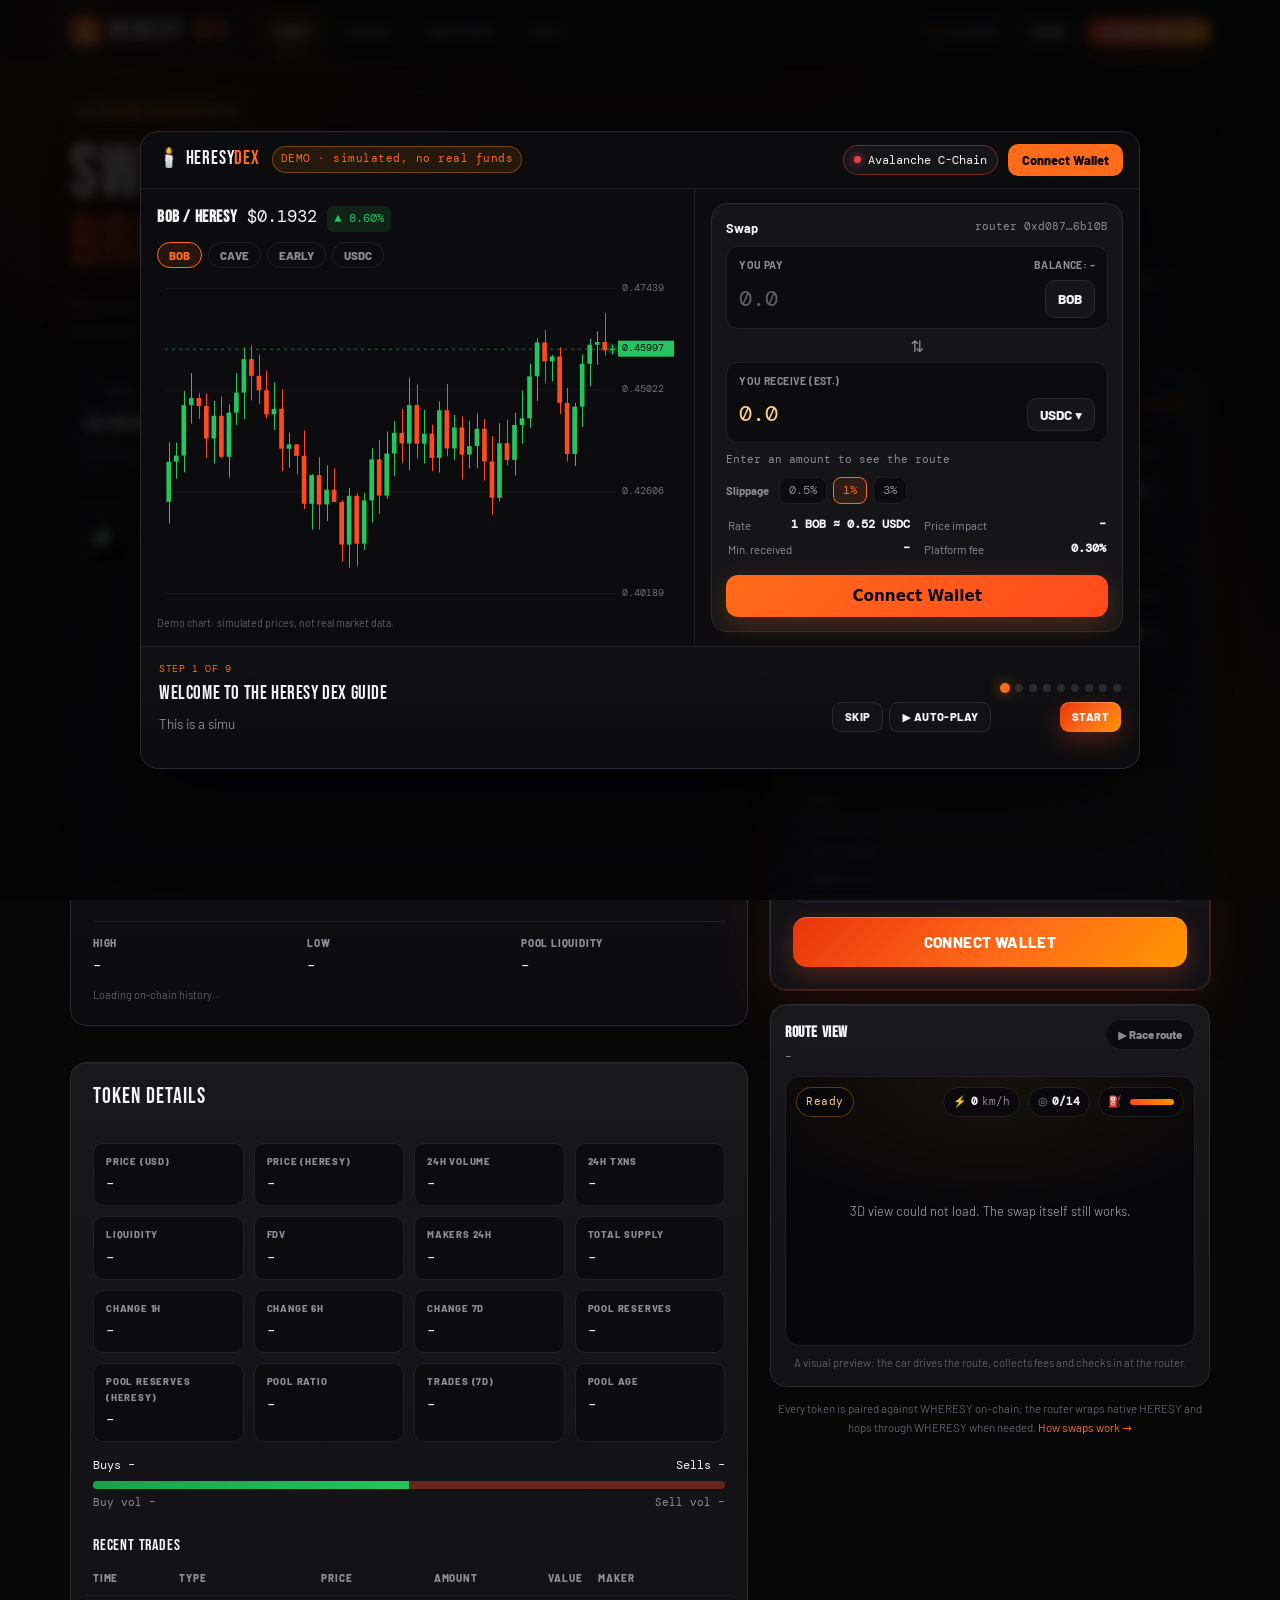
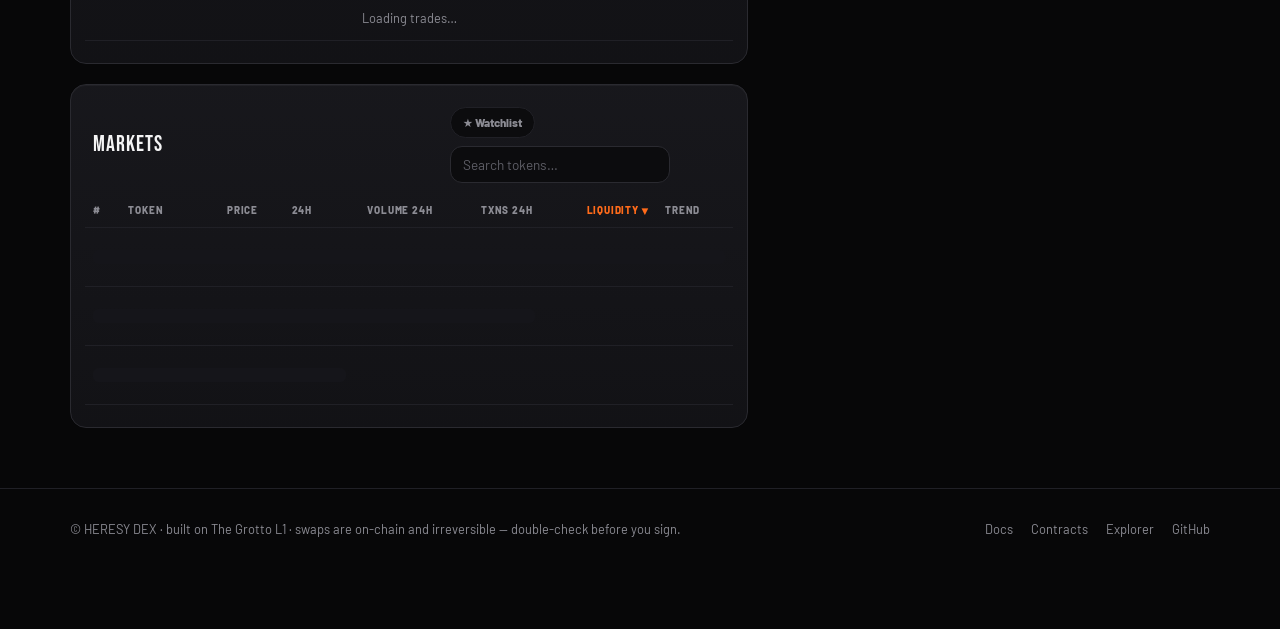
==== commit 9fad20bf: "3D route view (three.js r128): animated car on a night road through the ROUTER checkpoint, coins, fu" ====
--- a/index.html
+++ b/index.html
@@ -240,6 +240,24 @@
         <div class="progress-labels" id="progress-labels" style="display:none;"><span>Approve</span><span>Swap</span></div>
         <div id="tx-swap" class="tx-status"></div>
       </div>
+      <div class="card r3d-card" id="route3d">
+        <div class="r3d-head">
+          <div><b>Route view</b><div class="r3d-sub" id="r3d-route">–</div></div>
+          <button class="chip" id="r3d-play" onclick="route3dRace()">▶ Race route</button>
+        </div>
+        <div class="r3d-stage" id="r3d-stage">
+          <div class="r3d-hud">
+            <div class="r3d-phase" id="r3d-phase">Ready</div>
+            <div class="r3d-stats">
+              <span>⚡ <b id="r3d-speed">0</b> km/h</span>
+              <span>◎ <b id="r3d-coins">0/14</b></span>
+              <span class="r3d-fuel">⛽<i><b id="r3d-fuelbar" style="width:100%"></b></i></span>
+            </div>
+          </div>
+          <div class="r3d-fallback" id="r3d-fallback">Loading 3D view…</div>
+        </div>
+        <div class="r3d-foot" id="r3d-foot">A visual preview: the car drives the route, collects fees and checks in at the router.</div>
+      </div>
       <p style="font-size:.72rem;color:var(--faint);margin-top:12px;text-align:center;">Every token is paired against WHERESY on-chain; the router wraps native HERESY and hops through WHERESY when needed. <a class="addr-link" href="docs.html#swapping">How swaps work →</a></p>
     </aside>
   </div>
@@ -520,5 +538,7 @@
 <script src="assets/js/portfolio.js"></script>
 <script src="assets/js/main.js"></script>
 <script src="assets/js/tour.js"></script>
+<script src="https://cdnjs.cloudflare.com/ajax/libs/three.js/r128/three.min.js"></script>
+<script src="assets/js/route3d.js"></script>
 </body>
 </html>
--- a/assets/css/app.css
+++ b/assets/css/app.css
@@ -366,3 +366,23 @@
 .det-tile{transition:border-color .25s ease,transform .25s ease;}
 .det-tile:hover{border-color:rgba(255,149,0,.3);transform:translateY(-1px);}
 @media (prefers-reduced-motion:reduce){*,*::before,*::after{animation-duration:.01ms !important;animation-iteration-count:1 !important;transition-duration:.01ms !important;}}
+
+/* ---- 3D route view ---- */
+.r3d-card{margin-top:14px;padding:14px;}
+.r3d-head{display:flex;justify-content:space-between;align-items:flex-start;gap:10px;margin-bottom:10px;}
+.r3d-head b{font-family:var(--font-display);letter-spacing:.6px;font-size:1rem;}
+.r3d-sub{font-family:var(--font-mono);font-size:.68rem;color:var(--muted);margin-top:3px;}
+.r3d-stage{position:relative;height:270px;border-radius:14px;overflow:hidden;background:radial-gradient(120% 90% at 50% 0%,#17110b 0%,#07070a 60%);border:1px solid var(--border-soft,#222);}
+.r3d-canvas{position:absolute;inset:0;width:100%;height:100%;display:block;}
+.r3d-hud{position:absolute;left:10px;right:10px;top:10px;display:flex;justify-content:space-between;align-items:center;gap:8px;pointer-events:none;z-index:2;flex-wrap:wrap;}
+.r3d-phase{font-family:var(--font-mono);font-size:.7rem;letter-spacing:.5px;color:#FFD27A;background:rgba(8,8,12,.7);border:1px solid rgba(255,149,0,.35);padding:5px 9px;border-radius:999px;backdrop-filter:blur(6px);}
+.r3d-stats{display:flex;gap:8px;font-family:var(--font-mono);font-size:.68rem;color:var(--muted);}
+.r3d-stats span{background:rgba(8,8,12,.7);border:1px solid var(--border-soft,#222);padding:5px 9px;border-radius:999px;backdrop-filter:blur(6px);display:flex;align-items:center;gap:4px;}
+.r3d-stats b{color:var(--text,#F4F4F5);font-weight:600;}
+.r3d-fuel i{display:inline-block;width:44px;height:6px;border-radius:99px;background:rgba(255,255,255,.1);overflow:hidden;margin-left:4px;}
+.r3d-fuel b{display:block;height:100%;background:linear-gradient(90deg,#FF4A1C,#FF9500);transition:width .3s linear;}
+.r3d-fallback{position:absolute;inset:0;display:flex;align-items:center;justify-content:center;text-align:center;font-size:.8rem;color:var(--muted);padding:20px;}
+.r3d-foot{font-size:.7rem;color:var(--faint,#555);margin-top:8px;text-align:center;}
+#r3d-play:disabled{opacity:.6;cursor:wait;}
+.r3d-conf{position:absolute;top:58%;width:7px;height:10px;border-radius:2px;pointer-events:none;z-index:3;animation:r3dConf 1.4s cubic-bezier(.15,.7,.3,1) forwards;}
+@keyframes r3dConf{0%{transform:translate(0,0) rotate(0);opacity:1}100%{transform:translate(var(--dx),calc(var(--dy) + 220px)) rotate(400deg);opacity:0}}
